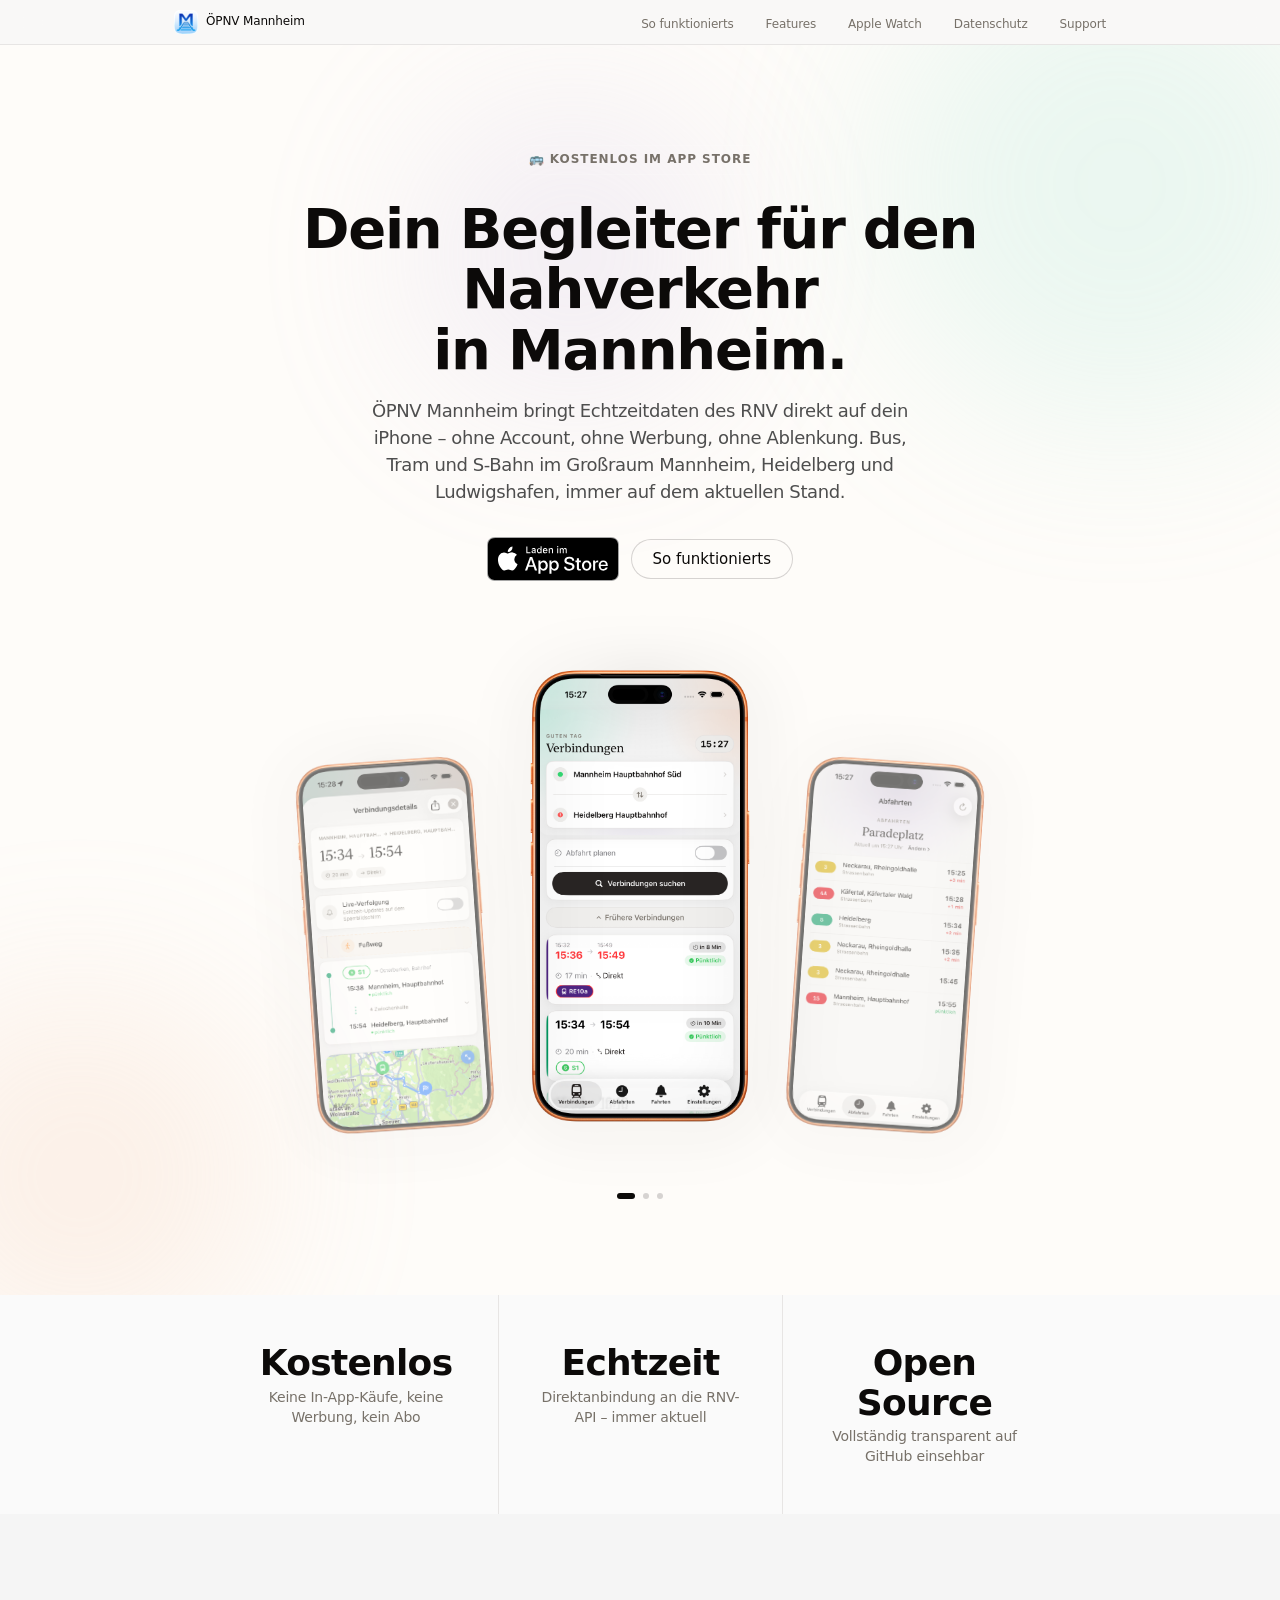
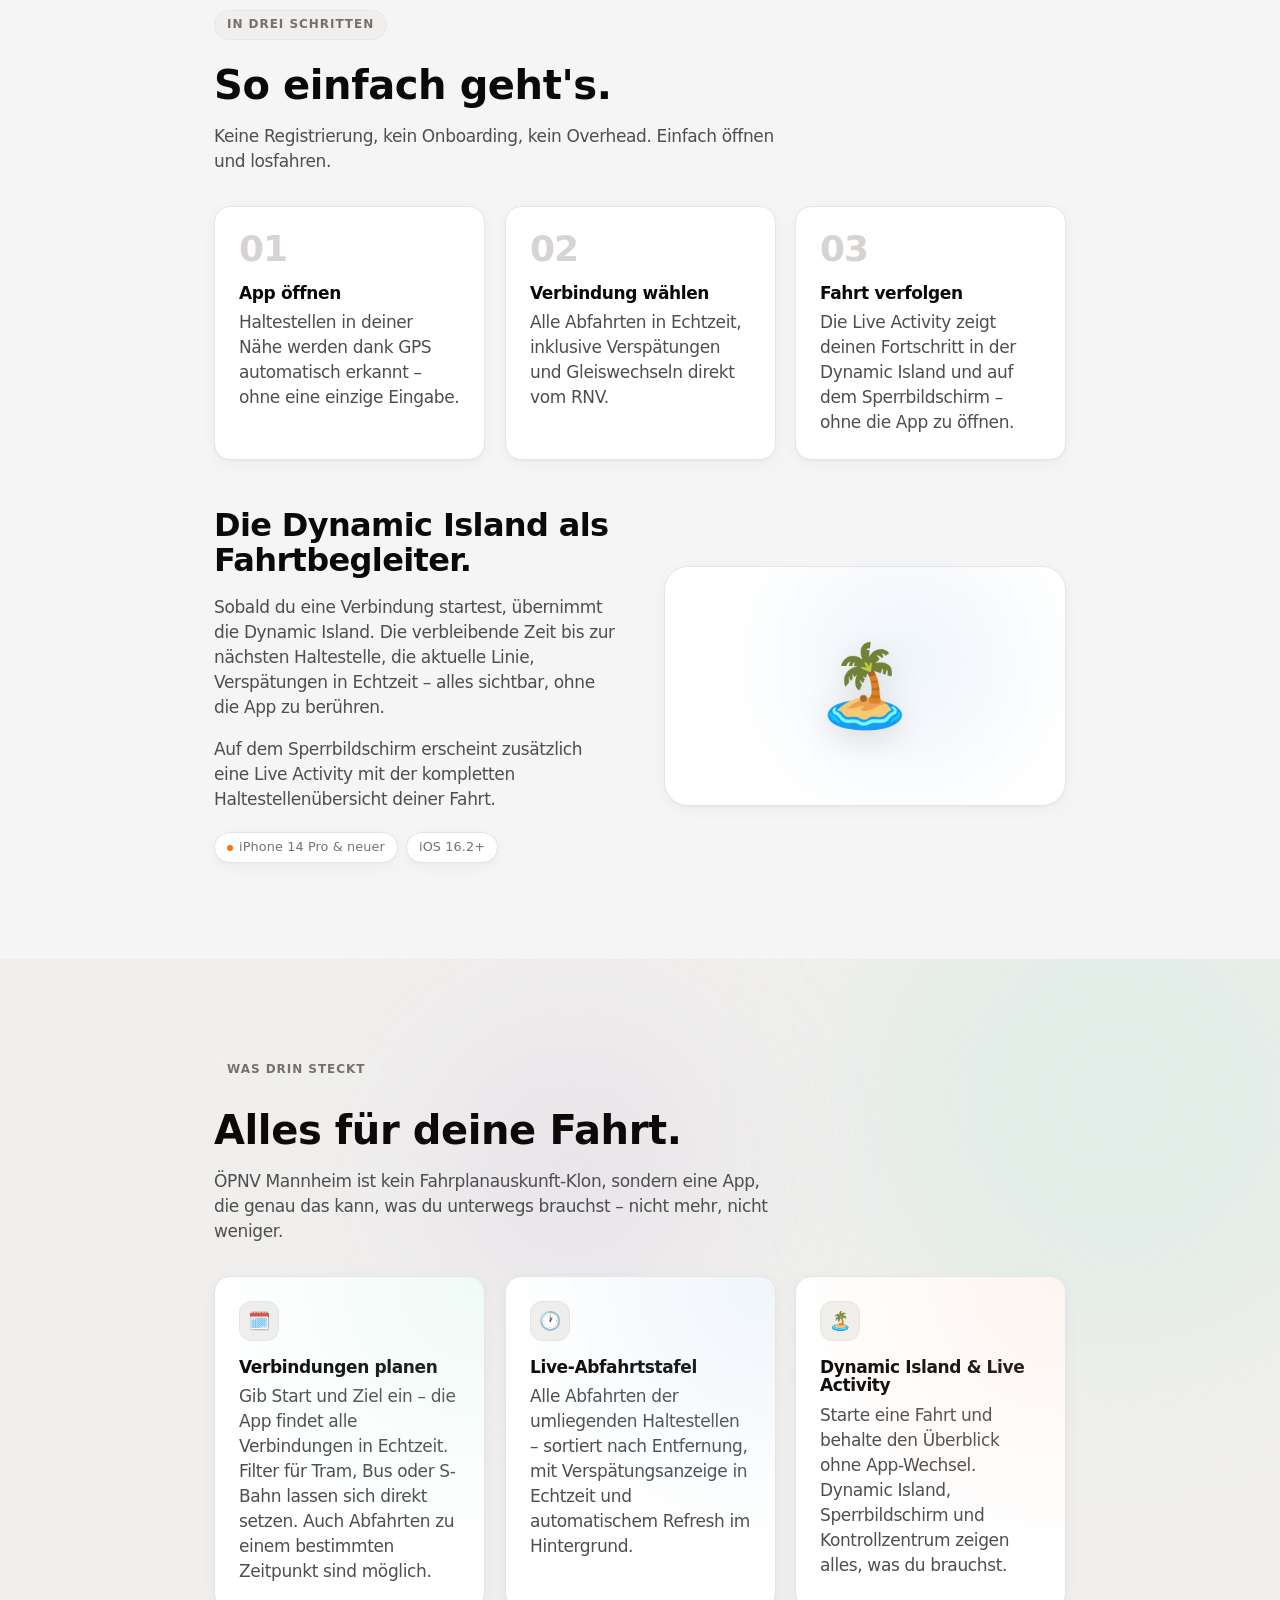
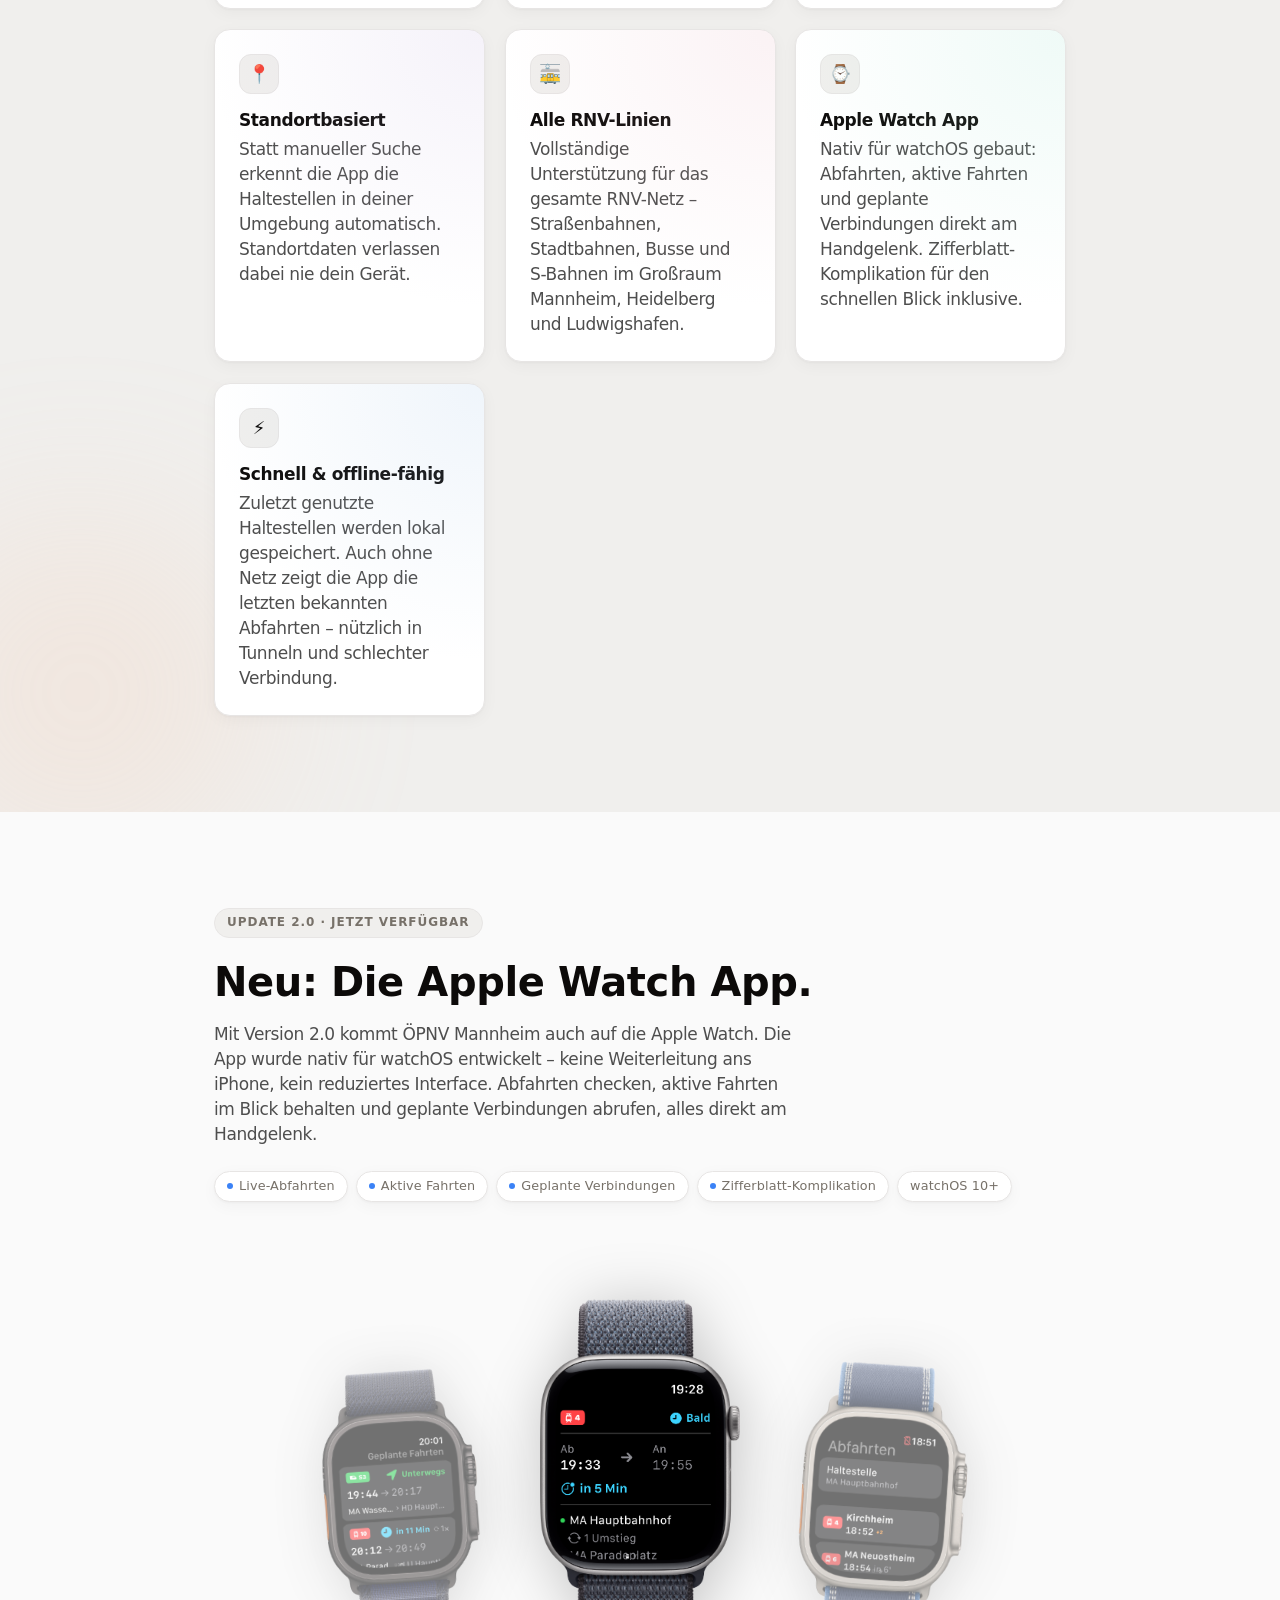
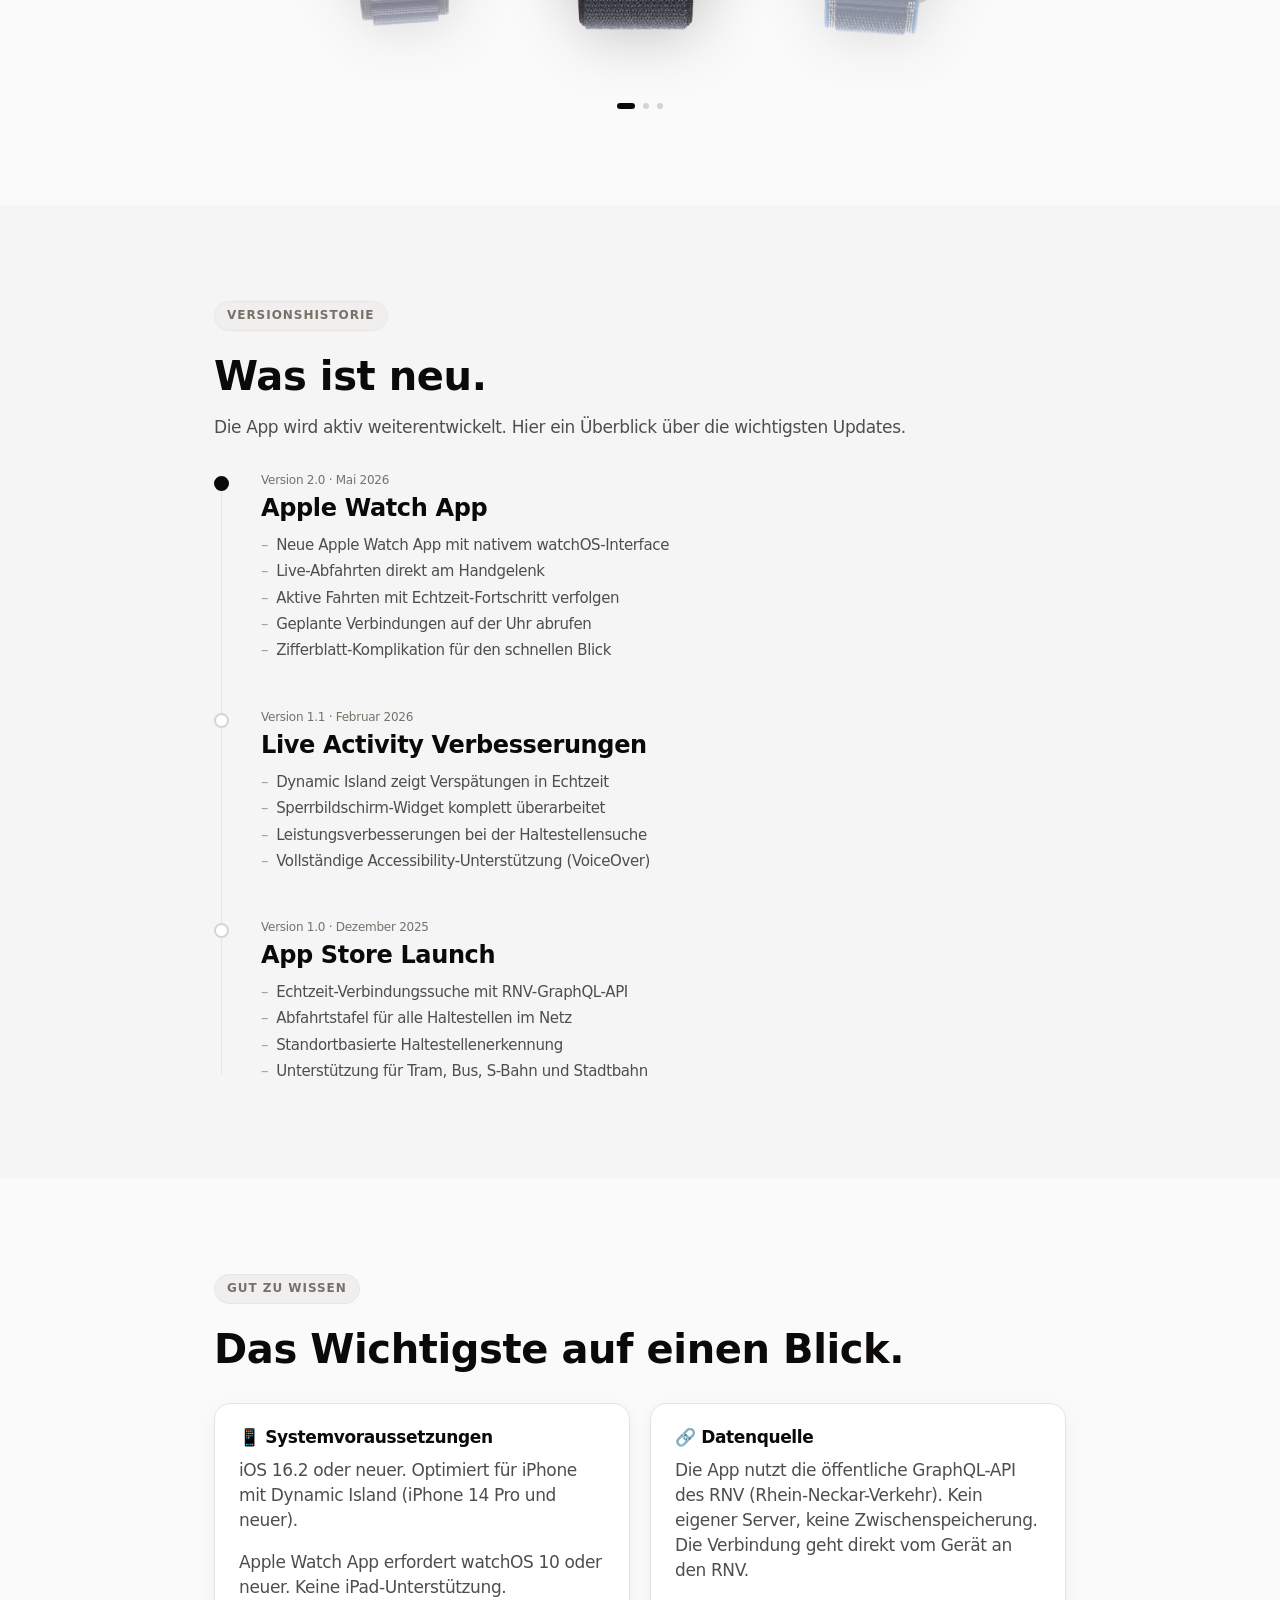
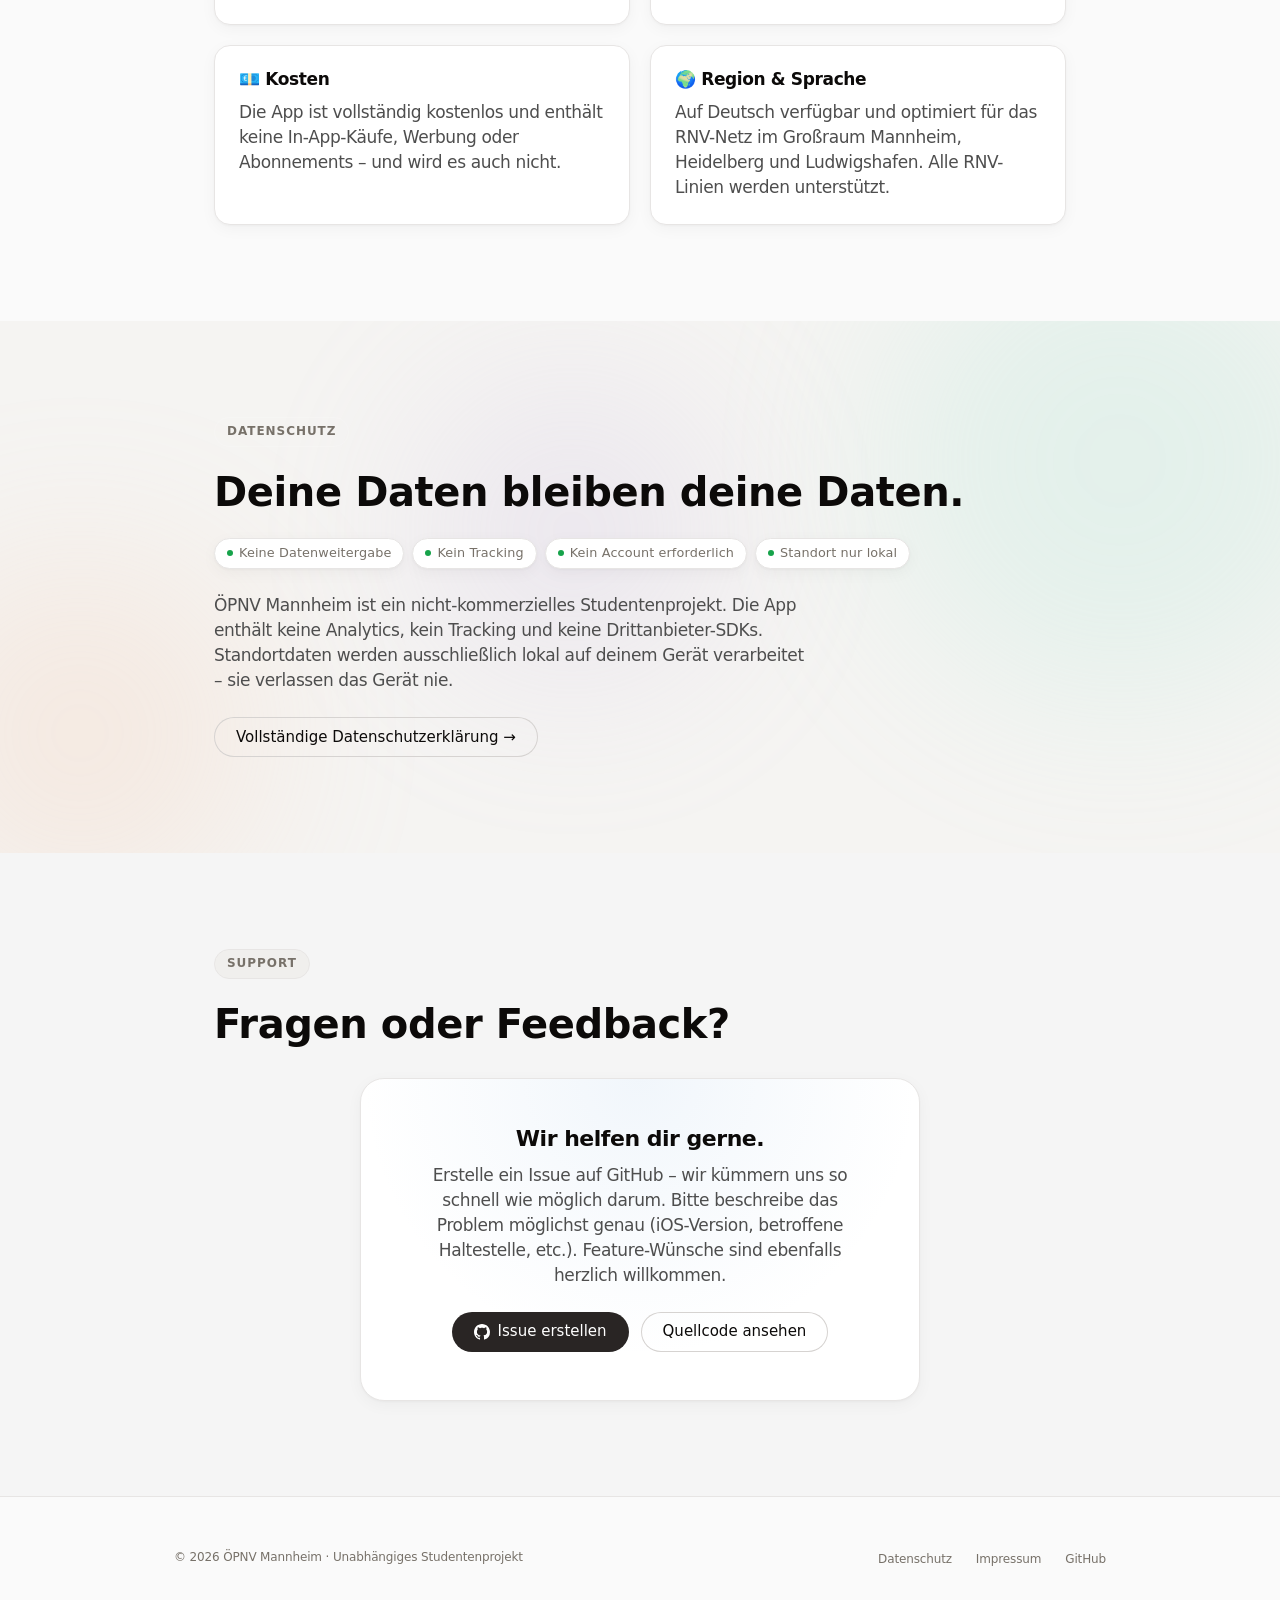
==== docs/index.html @ f4636a9d "Update index.html" ====
<!DOCTYPE html>
<html lang="de" class="no-js">
<head>
  <meta charset="UTF-8" />
  <meta name="viewport" content="width=device-width, initial-scale=1.0" />
  <title>ÖPNV Mannheim – Dein Nahverkehrsbegleiter</title>
  <meta name="description" content="Echtzeit-Verbindungen für Bus, Tram und S-Bahn in Mannheim und Umgebung – kostenlos, ohne Account, direkt auf deinem iPhone und der Apple Watch." />

  <link rel="canonical" href="https://i767513.github.io/RNV-Transport-App/" />
  <link rel="icon" type="image/png" href="favicon.png" />
  <link rel="apple-touch-icon" href="apple-touch-icon.png" />

  <!-- Open Graph -->
  <meta property="og:type"        content="website" />
  <meta property="og:title"       content="ÖPNV Mannheim – Dein Nahverkehrsbegleiter" />
  <meta property="og:description" content="Echtzeit-Verbindungen für Bus, Tram und S-Bahn in Mannheim – kostenlos im App Store." />
  <meta property="og:url"         content="https://i767513.github.io/RNV-Transport-App/" />
  <meta property="og:image"       content="https://i767513.github.io/RNV-Transport-App/screenshots/abfahrten.png" />
  <meta property="og:locale"      content="de_DE" />

  <!-- Twitter / X Card -->
  <meta name="twitter:card"        content="summary_large_image" />
  <meta name="twitter:title"       content="ÖPNV Mannheim" />
  <meta name="twitter:description" content="Echtzeit-Verbindungen für Bus, Tram und S-Bahn in Mannheim – kostenlos im App Store." />
  <meta name="twitter:image"       content="https://i767513.github.io/RNV-Transport-App/screenshots/abfahrten.png" />

  <!-- JSON-LD -->
  <script type="application/ld+json">
  {
    "@context": "https://schema.org",
    "@type": "MobileApplication",
    "name": "ÖPNV Mannheim",
    "description": "Echtzeit-Verbindungen für Bus, Tram und S-Bahn in Mannheim und Umgebung.",
    "applicationCategory": "TravelApplication",
    "operatingSystem": "iOS 16.2+",
    "offers": { "@type": "Offer", "price": "0", "priceCurrency": "EUR" },
    "url": "https://apps.apple.com/de/app/mannheim-transportation/id6761051893",
    "author": { "@type": "Person", "name": "Stefan Friedrich" }
  }
  </script>

  <link rel="stylesheet" href="style.css" />

  <noscript>
    <style>
      .carousel-slide { position: relative !important; opacity: 1 !important; transform: none !important; pointer-events: auto !important; display: block; }
      .carousel-slide + .carousel-slide { display: none; }
      .carousel-dots { display: none; }
      .anim { opacity: 1 !important; transform: none !important; }
      .hero-enter { opacity: 1 !important; transform: none !important; }
    </style>
  </noscript>
</head>
<body>

<!-- ── Navigation ─────────────────────────────────────────────── -->
<nav id="mainNav">
  <div class="nav-inner">
    <a class="nav-logo" href="#">
      <img src="favicon.png" alt="" width="30" height="30" />
      ÖPNV Mannheim
    </a>

    <ul class="nav-links">
      <li><a href="#wie">So funktionierts</a></li>
      <li><a href="#features">Features</a></li>
      <li><a href="#applewatch">Apple Watch</a></li>
      <li><a href="datenschutz.html">Datenschutz</a></li>
      <li><a href="#support">Support</a></li>
    </ul>

    <button class="nav-hamburger" id="navHamburger" aria-label="Menü öffnen" aria-expanded="false" aria-controls="navMobile">
      <span></span><span></span><span></span>
    </button>
  </div>
</nav>

<div class="nav-mobile" id="navMobile" role="dialog" aria-label="Navigation">
  <a href="#wie">So funktionierts</a>
  <a href="#features">Features</a>
  <a href="#applewatch">Apple Watch</a>
  <a href="#neuigkeiten">Neuigkeiten</a>
  <a href="datenschutz.html">Datenschutz</a>
  <a href="#support">Support</a>
  <a href="impressum.html">Impressum</a>
</div>

<!-- ── Hero ───────────────────────────────────────────────────── -->
<section id="hero" class="tile-dark">
  <div class="orb-field">
    <div class="orb orb-1"></div>
    <div class="orb orb-2"></div>
    <div class="orb orb-3"></div>
  </div>
  <div class="container hero-content">
    <span class="eyebrow hero-enter hero-enter-1">🚌 Kostenlos im App Store</span>
    <h1 class="hero-enter hero-enter-2">Dein Begleiter für den Nahverkehr in&nbsp;Mannheim.</h1>
    <p class="hero-sub hero-enter hero-enter-3">
      ÖPNV Mannheim bringt Echtzeitdaten des RNV direkt auf dein iPhone –
      ohne Account, ohne Werbung, ohne Ablenkung.
      Bus, Tram und S-Bahn im Großraum Mannheim, Heidelberg und Ludwigshafen,
      immer auf dem aktuellen Stand.
    </p>

    <div class="btn-group hero-enter hero-enter-4">
      <a href="https://apps.apple.com/de/app/mannheim-transportation/id6761051893"
         class="appstore-badge-link"
         target="_blank" rel="noopener"
         aria-label="ÖPNV Mannheim im App Store laden">
        <picture>
          <source srcset="appstore-badge-white.svg" media="(prefers-color-scheme: dark)" />
          <img src="appstore-badge-black.svg" alt="Laden im App Store" height="44" />
        </picture>
      </a>
      <a href="#wie" class="btn btn-outline">So funktionierts</a>
    </div>

    <!-- iPhone Carousel -->
    <div class="carousel hero-enter hero-enter-4" id="carousel" style="animation-delay:.65s">
      <div class="carousel-track" id="carouselTrack" tabindex="0" role="region" aria-label="App Screenshots" aria-live="polite">
        <div class="carousel-slide" data-index="0" role="img" aria-label="Verbindungen suchen">
          <div class="phone-mockup">
            <img src="screenshots/iPhone 17 Pro - Cosmic Orange - Portrait.png" class="phone-frame-img" alt="" draggable="false" />
            <img src="screenshots/verbindungen.png" class="phone-screenshot" alt="Verbindungen suchen" draggable="false" />
          </div>
        </div>
        <div class="carousel-slide" data-index="1" role="img" aria-label="Abfahrtstafel">
          <div class="phone-mockup">
            <img src="screenshots/iPhone 17 Pro - Cosmic Orange - Portrait.png" class="phone-frame-img" alt="" draggable="false" />
            <img src="screenshots/abfahrten.png" class="phone-screenshot" alt="Abfahrtstafel am Paradeplatz" draggable="false" />
          </div>
        </div>
        <div class="carousel-slide" data-index="2" role="img" aria-label="Verbindungsdetails">
          <div class="phone-mockup">
            <img src="screenshots/iPhone 17 Pro - Cosmic Orange - Portrait.png" class="phone-frame-img" alt="" draggable="false" />
            <img src="screenshots/details.png" class="phone-screenshot" alt="Verbindungsdetails mit Karte" draggable="false" />
          </div>
        </div>
      </div>
      <div class="carousel-dots" id="carouselDots" role="tablist" aria-label="Screenshots navigieren">
        <button class="dot" role="tab" aria-label="Screenshot 1" aria-selected="true"></button>
        <button class="dot" role="tab" aria-label="Screenshot 2" aria-selected="false"></button>
        <button class="dot" role="tab" aria-label="Screenshot 3" aria-selected="false"></button>
      </div>
    </div>
  </div>
</section>

<!-- ── Stats Band ──────────────────────────────────────────────── -->
<section id="stats" class="tile-parchment">
  <div class="container">
    <div class="stats-grid">
      <div class="stat-item anim">
        <span class="stat-value">Kostenlos</span>
        <span class="stat-label">Keine In-App-Käufe, keine Werbung, kein Abo</span>
      </div>
      <div class="stat-item anim anim-d1">
        <span class="stat-value">Echtzeit</span>
        <span class="stat-label">Direktanbindung an die RNV-API – immer aktuell</span>
      </div>
      <div class="stat-item anim anim-d2">
        <span class="stat-value">Open Source</span>
        <span class="stat-label">Vollständig transparent auf GitHub einsehbar</span>
      </div>
    </div>
  </div>
</section>

<!-- ── So funktioniert's ─────────────────────────────────────── -->
<section id="wie" class="tile-light">
  <div class="container">
    <span class="eyebrow anim">In drei Schritten</span>
    <h2 class="anim">So einfach geht's.</h2>
    <p class="anim" style="max-width:560px">
      Keine Registrierung, kein Onboarding, kein Overhead.
      Einfach öffnen und losfahren.
    </p>

    <div class="steps-grid">
      <div class="step-card anim anim-d1">
        <div class="step-number">01</div>
        <h3>App öffnen</h3>
        <p>Haltestellen in deiner Nähe werden dank GPS automatisch erkannt – ohne eine einzige Eingabe.</p>
      </div>
      <div class="step-card anim anim-d2">
        <div class="step-number">02</div>
        <h3>Verbindung wählen</h3>
        <p>Alle Abfahrten in Echtzeit, inklusive Verspätungen und Gleiswechseln direkt vom RNV.</p>
      </div>
      <div class="step-card anim anim-d3">
        <div class="step-number">03</div>
        <h3>Fahrt verfolgen</h3>
        <p>Die Live Activity zeigt deinen Fortschritt in der Dynamic Island und auf dem Sperrbildschirm – ohne die App zu öffnen.</p>
      </div>
    </div>

    <!-- Dynamic Island Highlight -->
    <div class="feature-highlight" style="margin-top: var(--sp-xxl)">
      <div class="highlight-text anim">
        <h3>Die Dynamic Island als Fahrtbegleiter.</h3>
        <p>
          Sobald du eine Verbindung startest, übernimmt die Dynamic Island.
          Die verbleibende Zeit bis zur nächsten Haltestelle, die aktuelle Linie,
          Verspätungen in Echtzeit – alles sichtbar, ohne die App zu berühren.
        </p>
        <p>
          Auf dem Sperrbildschirm erscheint zusätzlich eine Live Activity mit
          der kompletten Haltestellenübersicht deiner Fahrt.
        </p>
        <div class="badge-group" style="margin-top: var(--sp-base)">
          <span class="badge"><span class="dot" style="background:#f97316"></span> iPhone 14 Pro & neuer</span>
          <span class="badge">iOS 16.2+</span>
        </div>
      </div>
      <div class="highlight-visual anim anim-d2">
        <span class="big-emoji">🏝️</span>
      </div>
    </div>
  </div>
</section>

<!-- ── Features ─────────────────────────────────────────────────── -->
<section id="features" class="tile-dark-2">
  <div class="orb-field">
    <div class="orb orb-1"></div>
    <div class="orb orb-2"></div>
    <div class="orb orb-3"></div>
  </div>
  <div class="container">
    <span class="eyebrow anim">Was drin steckt</span>
    <h2 class="anim">Alles für deine Fahrt.</h2>
    <p class="anim" style="max-width:560px">
      ÖPNV Mannheim ist kein Fahrplanauskunft-Klon, sondern eine App,
      die genau das kann, was du unterwegs brauchst – nicht mehr, nicht weniger.
    </p>
    <div class="features-grid">

      <div class="feature-card anim anim-d1">
        <div class="feature-icon">🗓️</div>
        <h3>Verbindungen planen</h3>
        <p>Gib Start und Ziel ein – die App findet alle Verbindungen in Echtzeit. Filter für Tram, Bus oder S-Bahn lassen sich direkt setzen. Auch Abfahrten zu einem bestimmten Zeitpunkt sind möglich.</p>
      </div>

      <div class="feature-card anim anim-d2">
        <div class="feature-icon">🕐</div>
        <h3>Live-Abfahrtstafel</h3>
        <p>Alle Abfahrten der umliegenden Haltestellen – sortiert nach Entfernung, mit Verspätungsanzeige in Echtzeit und automatischem Refresh im Hintergrund.</p>
      </div>

      <div class="feature-card anim anim-d3">
        <div class="feature-icon">🏝️</div>
        <h3>Dynamic Island & Live Activity</h3>
        <p>Starte eine Fahrt und behalte den Überblick ohne App-Wechsel. Dynamic Island, Sperrbildschirm und Kontrollzentrum zeigen alles, was du brauchst.</p>
      </div>

      <div class="feature-card anim anim-d4">
        <div class="feature-icon">📍</div>
        <h3>Standortbasiert</h3>
        <p>Statt manueller Suche erkennt die App die Haltestellen in deiner Umgebung automatisch. Standortdaten verlassen dabei nie dein Gerät.</p>
      </div>

      <div class="feature-card anim anim-d5">
        <div class="feature-icon">🚋</div>
        <h3>Alle RNV-Linien</h3>
        <p>Vollständige Unterstützung für das gesamte RNV-Netz – Straßenbahnen, Stadtbahnen, Busse und S-Bahnen im Großraum Mannheim, Heidelberg und Ludwigshafen.</p>
      </div>

      <div class="feature-card anim anim-d6">
        <div class="feature-icon">⌚</div>
        <h3>Apple Watch App</h3>
        <p>Nativ für watchOS gebaut: Abfahrten, aktive Fahrten und geplante Verbindungen direkt am Handgelenk. Zifferblatt-Komplikation für den schnellen Blick inklusive.</p>
      </div>

      <div class="feature-card anim anim-d7">
        <div class="feature-icon">⚡</div>
        <h3>Schnell & offline-fähig</h3>
        <p>Zuletzt genutzte Haltestellen werden lokal gespeichert. Auch ohne Netz zeigt die App die letzten bekannten Abfahrten – nützlich in Tunneln und schlechter Verbindung.</p>
      </div>

    </div>
  </div>
</section>

<!-- ── Apple Watch ─────────────────────────────────────────────── -->
<section id="applewatch" class="tile-parchment">
  <div class="container">
    <span class="eyebrow anim">Update 2.0 · Jetzt verfügbar</span>
    <h2 class="anim">Neu: Die Apple Watch&nbsp;App.</h2>
    <p class="anim" style="max-width:580px">
      Mit Version 2.0 kommt ÖPNV Mannheim auch auf die Apple Watch.
      Die App wurde nativ für watchOS entwickelt – keine Weiterleitung ans iPhone,
      kein reduziertes Interface. Abfahrten checken, aktive Fahrten im Blick behalten
      und geplante Verbindungen abrufen, alles direkt am Handgelenk.
    </p>

    <div class="badge-group anim">
      <span class="badge"><span class="dot" style="background:#3b82f6"></span> Live-Abfahrten</span>
      <span class="badge"><span class="dot" style="background:#3b82f6"></span> Aktive Fahrten</span>
      <span class="badge"><span class="dot" style="background:#3b82f6"></span> Geplante Verbindungen</span>
      <span class="badge"><span class="dot" style="background:#3b82f6"></span> Zifferblatt-Komplikation</span>
      <span class="badge">watchOS 10+</span>
    </div>

    <!-- Watch Carousel -->
    <div class="carousel carousel--watch anim" id="watchCarousel">
      <div class="carousel-track" id="watchCarouselTrack" tabindex="0" role="region" aria-label="Apple Watch Screenshots" aria-live="polite">
        <div class="carousel-slide" data-index="0">
          <img src="screenshots/Apple watch S11.png" class="watch-img" alt="Aktive Fahrt auf Apple Watch Series 11" draggable="false" />
        </div>
        <div class="carousel-slide" data-index="1">
          <img src="screenshots/Ultra 3 Natural Blue.png" class="watch-img" alt="Abfahrten auf Apple Watch Ultra 3" draggable="false" />
        </div>
        <div class="carousel-slide" data-index="2">
          <img src="screenshots/Ultra 3 .png" class="watch-img" alt="Geplante Fahrten auf Apple Watch Ultra 3" draggable="false" />
        </div>
      </div>
      <div class="carousel-dots" id="watchCarouselDots" role="tablist" aria-label="Watch Screenshots navigieren">
        <button class="dot" role="tab" aria-label="Watch Screenshot 1" aria-selected="true"></button>
        <button class="dot" role="tab" aria-label="Watch Screenshot 2" aria-selected="false"></button>
        <button class="dot" role="tab" aria-label="Watch Screenshot 3" aria-selected="false"></button>
      </div>
    </div>
  </div>
</section>

<!-- ── Neuigkeiten / Changelog ───────────────────────────────────── -->
<section id="neuigkeiten" class="tile-light">
  <div class="container">
    <span class="eyebrow anim">Versionshistorie</span>
    <h2 class="anim">Was ist neu.</h2>
    <p class="anim">Die App wird aktiv weiterentwickelt. Hier ein Überblick über die wichtigsten Updates.</p>

    <div class="timeline">

      <div class="timeline-item anim">
        <div class="timeline-dot is-latest"></div>
        <div class="timeline-body">
          <p class="timeline-version">Version 2.0 · Mai 2026</p>
          <p class="timeline-title">Apple Watch App</p>
          <ul class="timeline-list">
            <li>Neue Apple Watch App mit nativem watchOS-Interface</li>
            <li>Live-Abfahrten direkt am Handgelenk</li>
            <li>Aktive Fahrten mit Echtzeit-Fortschritt verfolgen</li>
            <li>Geplante Verbindungen auf der Uhr abrufen</li>
            <li>Zifferblatt-Komplikation für den schnellen Blick</li>
          </ul>
        </div>
      </div>

      <div class="timeline-item anim">
        <div class="timeline-dot"></div>
        <div class="timeline-body">
          <p class="timeline-version">Version 1.1 · Februar 2026</p>
          <p class="timeline-title">Live Activity Verbesserungen</p>
          <ul class="timeline-list">
            <li>Dynamic Island zeigt Verspätungen in Echtzeit</li>
            <li>Sperrbildschirm-Widget komplett überarbeitet</li>
            <li>Leistungsverbesserungen bei der Haltestellensuche</li>
            <li>Vollständige Accessibility-Unterstützung (VoiceOver)</li>
          </ul>
        </div>
      </div>

      <div class="timeline-item anim">
        <div class="timeline-dot"></div>
        <div class="timeline-body">
          <p class="timeline-version">Version 1.0 · Dezember 2025</p>
          <p class="timeline-title">App Store Launch</p>
          <ul class="timeline-list">
            <li>Echtzeit-Verbindungssuche mit RNV-GraphQL-API</li>
            <li>Abfahrtstafel für alle Haltestellen im Netz</li>
            <li>Standortbasierte Haltestellenerkennung</li>
            <li>Unterstützung für Tram, Bus, S-Bahn und Stadtbahn</li>
          </ul>
        </div>
      </div>

    </div>
  </div>
</section>

<!-- ── Info ──────────────────────────────────────────────────────── -->
<section id="info" class="tile-parchment">
  <div class="container">
    <span class="eyebrow anim">Gut zu wissen</span>
    <h2 class="anim">Das Wichtigste auf einen Blick.</h2>
    <div class="info-grid">
      <div class="info-card anim anim-d1">
        <h3>📱 Systemvoraussetzungen</h3>
        <p>iOS 16.2 oder neuer. Optimiert für iPhone mit Dynamic Island (iPhone 14 Pro und neuer).</p>
        <p>Apple Watch App erfordert watchOS 10 oder neuer. Keine iPad-Unterstützung.</p>
      </div>
      <div class="info-card anim anim-d2">
        <h3>🔗 Datenquelle</h3>
        <p>Die App nutzt die öffentliche GraphQL-API des RNV (Rhein-Neckar-Verkehr). Kein eigener Server, keine Zwischenspeicherung. Die Verbindung geht direkt vom Gerät an den RNV.</p>
      </div>
      <div class="info-card anim anim-d3">
        <h3>💶 Kosten</h3>
        <p>Die App ist vollständig kostenlos und enthält keine In-App-Käufe, Werbung oder Abonnements – und wird es auch nicht.</p>
      </div>
      <div class="info-card anim anim-d4">
        <h3>🌍 Region & Sprache</h3>
        <p>Auf Deutsch verfügbar und optimiert für das RNV-Netz im Großraum Mannheim, Heidelberg und Ludwigshafen. Alle RNV-Linien werden unterstützt.</p>
      </div>
    </div>
  </div>
</section>

<!-- ── Datenschutz ───────────────────────────────────────────────── -->
<section id="datenschutz" class="tile-dark-3">
  <div class="orb-field">
    <div class="orb orb-1"></div>
    <div class="orb orb-2"></div>
    <div class="orb orb-3"></div>
  </div>
  <div class="container">
    <span class="eyebrow anim">Datenschutz</span>
    <h2 class="anim">Deine Daten bleiben deine Daten.</h2>
    <div class="badge-group anim">
      <span class="badge"><span class="dot"></span> Keine Datenweitergabe</span>
      <span class="badge"><span class="dot"></span> Kein Tracking</span>
      <span class="badge"><span class="dot"></span> Kein Account erforderlich</span>
      <span class="badge"><span class="dot"></span> Standort nur lokal</span>
    </div>
    <p class="anim" style="margin-top: 1.5rem; max-width: 600px;">
      ÖPNV Mannheim ist ein nicht-kommerzielles Studentenprojekt.
      Die App enthält keine Analytics, kein Tracking und keine Drittanbieter-SDKs.
      Standortdaten werden ausschließlich lokal auf deinem Gerät verarbeitet –
      sie verlassen das Gerät nie.
    </p>
    <div class="btn-group anim" style="margin-top: 1.5rem">
      <a href="datenschutz.html" class="btn btn-outline">Vollständige Datenschutzerklärung →</a>
    </div>
  </div>
</section>

<!-- ── Support ───────────────────────────────────────────────────── -->
<section id="support" class="tile-light">
  <div class="container">
    <span class="eyebrow anim">Support</span>
    <h2 class="anim">Fragen oder Feedback?</h2>
    <div class="support-box anim">
      <h3>Wir helfen dir gerne.</h3>
      <p>
        Erstelle ein Issue auf GitHub – wir kümmern uns so schnell wie möglich darum.
        Bitte beschreibe das Problem möglichst genau (iOS-Version, betroffene Haltestelle, etc.).
        Feature-Wünsche sind ebenfalls herzlich willkommen.
      </p>
      <div class="btn-group" style="justify-content: center">
        <a href="https://github.com/I767513/RNV-Transport-App/issues/new"
           class="btn btn-primary"
           target="_blank" rel="noopener">
          <svg width="16" height="16" viewBox="0 0 24 24" fill="currentColor" aria-hidden="true">
            <path d="M12 0C5.37 0 0 5.37 0 12c0 5.31 3.435 9.795 8.205 11.385.6.105.825-.255.825-.57 0-.285-.015-1.23-.015-2.235-3.015.555-3.795-.735-4.035-1.41-.135-.345-.72-1.41-1.23-1.695-.42-.225-1.02-.78-.015-.795.945-.015 1.62.87 1.845 1.23 1.08 1.815 2.805 1.305 3.495.99.105-.78.42-1.305.765-1.605-2.67-.3-5.46-1.335-5.46-5.925 0-1.305.465-2.385 1.23-3.225-.12-.3-.54-1.53.12-3.18 0 0 1.005-.315 3.3 1.23.96-.27 1.98-.405 3-.405s2.04.135 3 .405c2.295-1.56 3.3-1.23 3.3-1.23.66 1.65.24 2.88.12 3.18.765.84 1.23 1.905 1.23 3.225 0 4.605-2.805 5.625-5.475 5.925.435.375.81 1.095.81 2.22 0 1.605-.015 2.895-.015 3.3 0 .315.225.69.825.57A12.02 12.02 0 0 0 24 12c0-6.63-5.37-12-12-12z"/>
          </svg>
          Issue erstellen
        </a>
        <a href="https://github.com/friedrichstefan/RNV-Transport-App" class="btn btn-outline" target="_blank" rel="noopener">
          Quellcode ansehen
        </a>
      </div>
    </div>
  </div>
</section>

<!-- ── Footer ────────────────────────────────────────────────────── -->
<footer class="tile-parchment">
  <div class="footer-inner">
    <span>© 2026 ÖPNV Mannheim · Unabhängiges Studentenprojekt</span>
    <ul>
      <li><a href="datenschutz.html">Datenschutz</a></li>
      <li><a href="impressum.html">Impressum</a></li>
      <li><a href="https://github.com/friedrichstefan/RNV-Transport-App" target="_blank" rel="noopener">GitHub</a></li>
    </ul>
  </div>
</footer>


<script>
/* ── Bootstrap ──────────────────────────────────────── */
document.documentElement.classList.remove('no-js');

/* ── Nav: Hamburger ─────────────────────────────────── */
(function () {
  var hamburger = document.getElementById('navHamburger');
  var menu      = document.getElementById('navMobile');

  function close() {
    menu.classList.remove('is-open');
    hamburger.classList.remove('is-open');
    hamburger.setAttribute('aria-expanded', 'false');
    document.body.style.overflow = '';
  }

  hamburger.addEventListener('click', function () {
    var open = menu.classList.toggle('is-open');
    hamburger.classList.toggle('is-open', open);
    hamburger.setAttribute('aria-expanded', String(open));
    document.body.style.overflow = open ? 'hidden' : '';
  });

  menu.querySelectorAll('a').forEach(function (a) { a.addEventListener('click', close); });
  document.addEventListener('keydown', function (e) { if (e.key === 'Escape') close(); });
})();

/* ── Nav: Scroll shadow ─────────────────────────────── */
(function () {
  var nav = document.getElementById('mainNav');
  window.addEventListener('scroll', function () {
    nav.classList.toggle('scrolled', window.scrollY > 40);
  }, { passive: true });
})();

/* ── Scroll Animations (Intersection Observer) ──────── */
(function () {
  if (!window.IntersectionObserver) {
    document.querySelectorAll('.anim').forEach(function (el) {
      el.classList.add('visible');
    });
    return;
  }

  var observer = new IntersectionObserver(function (entries) {
    entries.forEach(function (entry) {
      if (entry.isIntersecting) {
        entry.target.classList.add('visible');
        observer.unobserve(entry.target);
      }
    });
  }, { threshold: 0.12, rootMargin: '0px 0px -48px 0px' });

  document.querySelectorAll('.anim').forEach(function (el) {
    observer.observe(el);
  });
})();

/* ── Shared Carousel Factory ────────────────────────── */
function initCarousel(trackId, dotsId) {
  var track   = document.getElementById(trackId);
  var slides  = Array.from(track.querySelectorAll('.carousel-slide'));
  var dots    = Array.from(document.querySelectorAll('#' + dotsId + ' .dot'));
  var total   = slides.length;
  var current = 0;
  var timer;
  var paused  = false;

  function goTo(i) {
    var prev = (i - 1 + total) % total;
    var next = (i + 1) % total;
    slides.forEach(function (s, j) {
      s.classList.remove('is-active', 'is-prev', 'is-next');
      if (j === i)    s.classList.add('is-active');
      else if (j === prev) s.classList.add('is-prev');
      else if (j === next) s.classList.add('is-next');
    });
    dots.forEach(function (d, j) {
      d.classList.toggle('active', j === i);
      d.setAttribute('aria-selected', String(j === i));
    });
    current = i;
  }

  function tick() { goTo((current + 1) % total); }

  function startTimer() {
    clearInterval(timer);
    if (!paused) timer = setInterval(tick, 6000);
  }

  dots.forEach(function (d, i) {
    d.addEventListener('click', function () { goTo(i); startTimer(); });
  });

  track.addEventListener('mouseenter', function () { paused = true;  clearInterval(timer); });
  track.addEventListener('mouseleave', function () { paused = false; startTimer(); });

  track.addEventListener('keydown', function (e) {
    if (e.key === 'ArrowLeft')  { goTo((current - 1 + total) % total); startTimer(); }
    if (e.key === 'ArrowRight') { goTo((current + 1) % total); startTimer(); }
  });

  /* Touch */
  var sx = 0, sy = 0, drag = false;
  track.addEventListener('touchstart', function (e) {
    sx = e.touches[0].clientX; sy = e.touches[0].clientY; drag = true;
  }, { passive: true });
  track.addEventListener('touchmove', function (e) {
    if (!drag) return;
    if (Math.abs(e.touches[0].clientX - sx) > Math.abs(e.touches[0].clientY - sy)) e.preventDefault();
  }, { passive: false });
  track.addEventListener('touchend', function (e) {
    if (!drag) return; drag = false;
    var dx = e.changedTouches[0].clientX - sx;
    if (Math.abs(dx) > 40) { goTo(dx < 0 ? (current + 1) % total : (current - 1 + total) % total); startTimer(); }
  });

  /* Mouse drag */
  var mx = 0, md = false;
  track.addEventListener('mousedown',  function (e) { mx = e.clientX; md = true; });
  track.addEventListener('mouseup',    function (e) {
    if (!md) return; md = false;
    var dx = e.clientX - mx;
    if (Math.abs(dx) > 40) { goTo(dx < 0 ? (current + 1) % total : (current - 1 + total) % total); startTimer(); }
  });
  track.addEventListener('mouseleave', function () { md = false; });

  goTo(0);
  startTimer();
}

initCarousel('carouselTrack', 'carouselDots');
initCarousel('watchCarouselTrack', 'watchCarouselDots');
</script>
</body>
</html>
---- docs/style.css ----
/* ── Design Tokens – Blend (Apple structure × ElevenLabs soul) ─ */
:root {
  /* CTAs – ElevenLabs warm ink pill (not Apple blue) */
  --c-primary:        #292524;
  --c-primary-active: #0c0a09;
  --c-on-primary:     #ffffff;

  /* Text – ElevenLabs warm ink scale */
  --c-ink:       #0c0a09;
  --c-body:      #4e4e4e;
  --c-muted:     #777169;
  --c-muted-soft:#a8a29e;

  /* Canvas – ElevenLabs off-white (warmer than Apple white) */
  --c-canvas:          #f5f5f5;
  --c-canvas-soft:     #fafafa;
  --c-surface:         #ffffff;
  --c-surface-strong:  #f0efed;

  /* Dark tiles – ElevenLabs warm dark (not Apple cool gray) */
  --c-tile-dark:   #0c0a09;
  --c-tile-dark-2: #1c1917;
  --c-tile-dark-3: #110f0e;

  /* Hairlines – ElevenLabs warm */
  --c-hairline:        #e7e5e4;
  --c-hairline-solid:  #d6d3d1;
  --c-hairline-soft:   #f0efed;

  /* Gradient orbs – ElevenLabs atmospheric palette */
  --c-grad-mint:    #a7e5d3;
  --c-grad-peach:   #f4c5a8;
  --c-grad-lavender:#c8b8e0;
  --c-grad-sky:     #a8c8e8;
  --c-grad-rose:    #e8b8c4;

  /* Semantic */
  --c-success: #16a34a;
  --c-error:   #dc2626;

  /* Typography – Apple SF Pro system stack (unchanged) */
  --font-display: 'SF Pro Display', system-ui, -apple-system, BlinkMacSystemFont, 'Inter', sans-serif;
  --font-body:    'SF Pro Text',    system-ui, -apple-system, BlinkMacSystemFont, 'Inter', sans-serif;

  /* Spacing */
  --sp-xxs:     4px;
  --sp-xs:      8px;
  --sp-sm:      12px;
  --sp-base:    20px;
  --sp-md:      17px;
  --sp-lg:      24px;
  --sp-xl:      32px;
  --sp-xxl:     48px;
  --sp-section: 96px;

  /* Radius – ElevenLabs rounder scale */
  --r-xs:   4px;
  --r-sm:   6px;
  --r-md:   8px;
  --r-lg:   12px;
  --r-xl:   16px;
  --r-xxl:  24px;
  --r-pill: 9999px;

  /* Shadows – ElevenLabs soft editorial */
  --shadow-card:       0 1px 3px rgba(0,0,0,.04), 0 4px 16px rgba(0,0,0,.04);
  --shadow-card-hover: 0 2px 8px rgba(0,0,0,.06), 0 8px 32px rgba(0,0,0,.08);
  --shadow-product:    drop-shadow(rgba(0,0,0,.22) 3px 5px 30px);

  /* Orb opacity */
  --orb-opacity: .32;
}

/* ── Tile overrides – hell im Light Mode, dunkel im Dark Mode ── */
.tile-dark   { background: #fefcf9; --orb-opacity: .22; }
.tile-dark-2 { background: #f0efed; --orb-opacity: .20; }
.tile-dark-3 { background: #f5f4f2; --orb-opacity: .22; }

.tile-parchment { background: var(--c-canvas-soft); }

/* ── Reset & Base ─────────────────────────────────────────────── */
*, *::before, *::after { box-sizing: border-box; margin: 0; padding: 0; }
html { scroll-behavior: smooth; }

body {
  font-family: var(--font-body);
  font-size: 17px;
  line-height: 1.47;
  letter-spacing: -0.022em;
  background: var(--c-canvas);
  color: var(--c-ink);
  -webkit-font-smoothing: antialiased;
  -moz-osx-font-smoothing: grayscale;
}

/* ── Typography – Apple metrics, untouched ───────────────────── */
h1, h2, h3 {
  font-family: var(--font-display);
  font-weight: 600;
  color: var(--c-ink);
  line-height: 1.08;
}

h1 { font-size: clamp(2.1rem, 5.5vw, 3.5rem); letter-spacing: -0.022em; }
h2 { font-size: clamp(1.7rem, 4vw, 2.5rem);   letter-spacing: -0.01em;  margin-bottom: var(--sp-md); }
h3 { font-size: 1.0625rem; font-weight: 600; letter-spacing: -0.022em; font-family: var(--font-body); margin-bottom: var(--sp-xs); }

p {
  font-family: var(--font-body);
  font-size: 17px;
  color: var(--c-body);
  line-height: 1.47;
  letter-spacing: -0.022em;
  margin-bottom: 1em;
}
p:last-child { margin-bottom: 0; }

a { color: var(--c-ink); text-decoration: underline; text-underline-offset: 3px; }
a:hover { opacity: .7; text-decoration: none; }

/* ── Layout ─────────────────────────────────────────────────── */
.container         { max-width: 900px; margin: 0 auto; padding: 0 var(--sp-lg); }
.container--narrow { max-width: 720px; margin: 0 auto; padding: 0 var(--sp-lg); }

section { padding: var(--sp-section) 0; position: relative; overflow: hidden; }
section + section { border-top: none; }

/* ── Eyebrow / Label – ElevenLabs pill style ─────────────────── */
.eyebrow {
  display: inline-flex;
  align-items: center;
  gap: var(--sp-xs);
  font-family: var(--font-body);
  font-size: .75rem;
  font-weight: 600;
  letter-spacing: .08em;
  text-transform: uppercase;
  color: var(--c-muted);
  background: var(--c-surface-strong);
  border: 1px solid var(--c-hairline);
  border-radius: var(--r-pill);
  padding: 5px 12px;
  margin-bottom: var(--sp-lg);
  text-decoration: none;
}

.tile-dark .eyebrow,
.tile-dark-2 .eyebrow,
.tile-dark-3 .eyebrow {
  background: rgba(255,255,255,.06);
  border-color: rgba(255,255,255,.12);
}

/* ── Gradient Orbs – ElevenLabs atmospheric ──────────────────── */
.orb-field {
  position: absolute;
  inset: 0;
  pointer-events: none;
  z-index: 0;
  overflow: hidden;
}

.orb {
  position: absolute;
  border-radius: 50%;
  filter: blur(88px);
  opacity: var(--orb-opacity);
}

.orb-1 { width: 480px; height: 480px; background: var(--c-grad-mint);     top: -100px; right: -80px; }
.orb-2 { width: 360px; height: 360px; background: var(--c-grad-peach);    bottom: -60px; left: -100px; }
.orb-3 { width: 300px; height: 300px; background: var(--c-grad-lavender); top: 60px; left: 33%; }

@keyframes orbFloat {
  0%, 100% { transform: translateY(0px) scale(1); }
  50%       { transform: translateY(-22px) scale(1.04); }
}
.orb-1 { animation: orbFloat 14s ease-in-out infinite; }
.orb-2 { animation: orbFloat 18s ease-in-out infinite 2.5s; }
.orb-3 { animation: orbFloat 16s ease-in-out infinite 5s; }

/* ── Navigation ─────────────────────────────────────────────── */
nav {
  position: sticky;
  top: 0;
  z-index: 200;
  background: rgba(250, 249, 248, 0.90);
  backdrop-filter: saturate(180%) blur(20px);
  -webkit-backdrop-filter: saturate(180%) blur(20px);
  border-bottom: 1px solid var(--c-hairline);
  transition: background .3s, border-color .3s;
}

nav.scrolled { background: rgba(250, 249, 248, 0.96); }

.nav-inner {
  display: flex;
  align-items: center;
  justify-content: space-between;
  height: 44px;
  max-width: 980px;
  margin: 0 auto;
  padding: 0 var(--sp-lg);
}

.nav-logo {
  display: flex;
  align-items: center;
  gap: var(--sp-xs);
  text-decoration: none;
  font-size: 12px;
  font-weight: 400;
  letter-spacing: -0.012em;
  color: var(--c-ink);
}

.nav-logo:hover { opacity: 1; text-decoration: none; }
.nav-logo img { width: 24px; height: 24px; border-radius: 6px; }

.nav-links { display: flex; align-items: center; gap: var(--sp-xl); list-style: none; }

.nav-links a {
  font-size: 12px;
  font-weight: 400;
  letter-spacing: -0.012em;
  text-decoration: none;
  color: var(--c-muted);
  transition: color .15s;
}
.nav-links a:hover { color: var(--c-ink); opacity: 1; text-decoration: none; }

/* Hamburger */
.nav-hamburger {
  display: none;
  flex-direction: column;
  justify-content: center;
  align-items: center;
  gap: 4px;
  width: 36px;
  height: 36px;
  background: none;
  border: none;
  cursor: pointer;
  padding: 0;
}

.nav-hamburger span {
  display: block;
  width: 18px;
  height: 1px;
  background: var(--c-ink);
  border-radius: 1px;
  transition: transform .22s ease, opacity .22s ease;
  transform-origin: center;
}

.nav-hamburger.is-open span:nth-child(1) { transform: translateY(5px) rotate(45deg); }
.nav-hamburger.is-open span:nth-child(2) { opacity: 0; transform: scaleX(0); }
.nav-hamburger.is-open span:nth-child(3) { transform: translateY(-5px) rotate(-45deg); }

.nav-mobile {
  display: none;
  position: fixed;
  inset: 44px 0 0 0;
  background: rgba(250, 249, 248, .97);
  backdrop-filter: blur(24px);
  -webkit-backdrop-filter: blur(24px);
  z-index: 190;
  flex-direction: column;
  padding: var(--sp-xl) var(--sp-lg);
  border-top: 1px solid var(--c-hairline);
}

.nav-mobile.is-open { display: flex; }

.nav-mobile a {
  display: block;
  font-family: var(--font-display);
  font-size: 1.5rem;
  font-weight: 600;
  color: var(--c-ink);
  text-decoration: none;
  padding: var(--sp-md) 0;
  border-bottom: 1px solid var(--c-hairline);
  transition: color .15s;
}
.nav-mobile a:last-child { border-bottom: none; }
.nav-mobile a:hover { opacity: .6; text-decoration: none; }

/* ── Buttons – ElevenLabs ink pill ───────────────────────────── */
.btn {
  display: inline-flex;
  align-items: center;
  gap: var(--sp-xs);
  padding: 10px 22px;
  height: 40px;
  border-radius: var(--r-pill);
  font-family: var(--font-body);
  font-size: .9375rem;
  font-weight: 500;
  letter-spacing: 0;
  text-decoration: none;
  cursor: pointer;
  border: none;
  transition: opacity .15s, transform .15s, background .15s;
  white-space: nowrap;
  line-height: 1;
}
.btn:hover { opacity: .85; transform: translateY(-1px); text-decoration: none; }
.btn:active { transform: scale(0.97) translateY(0); }

.btn-primary { background: var(--c-primary); color: var(--c-on-primary); }
.btn-primary:hover { opacity: 1; background: var(--c-primary-active); }

.btn-outline {
  background: transparent;
  color: var(--c-ink);
  box-shadow: inset 0 0 0 1px var(--c-hairline-solid);
}

.btn-group { display: flex; gap: var(--sp-sm); flex-wrap: wrap; align-items: center; }

/* App Store badge */
.appstore-badge-link {
  display: inline-flex;
  align-items: center;
  text-decoration: none;
  transition: opacity .15s, transform .15s;
}
.appstore-badge-link:hover  { opacity: .8; transform: translateY(-1px); text-decoration: none; }
.appstore-badge-link img    { display: block; height: 44px; width: auto; }

/* ── Badge Pills – ElevenLabs ────────────────────────────────── */
.badge {
  display: inline-flex;
  align-items: center;
  gap: 6px;
  background: var(--c-surface);
  border: 1px solid var(--c-hairline);
  border-radius: var(--r-pill);
  padding: 5px 12px;
  font-size: .8rem;
  font-weight: 400;
  color: var(--c-muted);
  box-shadow: var(--shadow-card);
  letter-spacing: .01em;
}

.badge .dot { width: 6px; height: 6px; border-radius: 50%; background: var(--c-success); flex-shrink: 0; }
.badge-group { display: flex; flex-wrap: wrap; gap: var(--sp-xs); margin: var(--sp-lg) 0 0; }

/* Ensure containers in dark tiles sit above orb-field (z-index:0) */
.tile-dark   > .container,
.tile-dark-2 > .container,
.tile-dark-3 > .container { position: relative; z-index: 1; }

/* ── Hero ────────────────────────────────────────────────────── */
#hero {
  padding: 100px 0 var(--sp-section);
  text-align: center;
}

.hero-content { position: relative; z-index: 1; }
#hero .eyebrow { display: inline-flex; text-align: center; }
#hero h1 { margin: 0 auto var(--sp-md); max-width: 760px; }

.hero-sub {
  font-size: 1.125rem;
  color: var(--c-body);
  max-width: 540px;
  margin: 0 auto var(--sp-xl);
  line-height: 1.5;
}

.hero-content .btn-group { justify-content: center; }

/* ── Carousel ────────────────────────────────────────────────── */
.carousel { margin-top: var(--sp-xxl); }

.carousel-track {
  display: flex;
  align-items: center;
  justify-content: center;
  height: 540px;
  position: relative;
  touch-action: pan-y;
  cursor: grab;
  outline: none;
}
.carousel-track:active { cursor: grabbing; }

.carousel-slide {
  position: absolute;
  transition: transform .55s cubic-bezier(.4,0,.2,1), opacity .55s cubic-bezier(.4,0,.2,1);
  opacity: 0;
  pointer-events: none;
  will-change: transform, opacity;
}

.carousel-slide.is-active  { opacity: 1; pointer-events: auto; transform: translateX(0) rotate(0deg) scale(1); z-index: 3; }
.carousel-slide.is-prev    { opacity: .55; transform: translateX(-252px) rotate(-4deg) scale(.82); transform-origin: bottom right; z-index: 2; }
.carousel-slide.is-next    { opacity: .55; transform: translateX(252px)  rotate(4deg)  scale(.82); transform-origin: bottom left;  z-index: 2; }

.phone-mockup { position: relative; display: inline-block; width: 224px; }

.phone-mockup .phone-frame-img {
  display: block; width: 100%; height: auto;
  position: relative; z-index: 2;
  pointer-events: none; user-select: none; -webkit-user-drag: none;
  filter: var(--shadow-product);
}

.phone-mockup .phone-screenshot {
  position: absolute;
  top: 2.5%; left: 5.33%; width: 89.33%; height: 96.7%;
  object-fit: cover; z-index: 1;
  border-radius: 14px 14px 32px 32px;
  user-select: none; -webkit-user-drag: none;
}

.carousel-dots { display: flex; justify-content: center; gap: var(--sp-xs); margin-top: var(--sp-lg); }

.carousel-dots .dot {
  width: 6px; height: 6px; border-radius: 50%;
  background: var(--c-hairline-solid);
  border: none; cursor: pointer; padding: 0;
  transition: background .2s, width .25s cubic-bezier(.4,0,.2,1);
}

.carousel-dots .dot.active { background: var(--c-ink); width: 18px; border-radius: 3px; }

/* Watch carousel */
.carousel--watch .carousel-track { height: 430px; }

.watch-img {
  width: 200px; height: auto; display: block;
  filter: var(--shadow-product);
  user-select: none; -webkit-user-drag: none;
}

/* ── Stats Band ──────────────────────────────────────────────── */
#stats { padding: 0; }

.stats-grid { display: grid; grid-template-columns: repeat(3, 1fr); }

.stat-item { padding: var(--sp-xxl) var(--sp-xl); text-align: center; position: relative; }

.stat-item + .stat-item { border-left: 1px solid var(--c-hairline); }

.stat-value {
  display: block;
  font-family: var(--font-display);
  font-size: clamp(1.5rem, 3.5vw, 2.25rem);
  font-weight: 600;
  letter-spacing: -0.02em;
  color: var(--c-ink);
  margin-bottom: var(--sp-xxs);
  line-height: 1.1;
}

.stat-label { display: block; font-size: 14px; color: var(--c-muted); line-height: 1.43; letter-spacing: -0.014em; }

/* ── Steps ───────────────────────────────────────────────────── */
.steps-grid {
  display: grid;
  grid-template-columns: repeat(3, 1fr);
  gap: var(--sp-base);
  margin-top: var(--sp-xl);
}

.step-card {
  background: var(--c-surface);
  border: 1px solid var(--c-hairline);
  border-radius: var(--r-xl);
  padding: var(--sp-lg);
  box-shadow: var(--shadow-card);
  transition: box-shadow .2s, transform .2s;
}

.step-card:hover { box-shadow: var(--shadow-card-hover); transform: translateY(-2px); }

.step-number {
  font-family: var(--font-display);
  font-size: 2.25rem;
  font-weight: 600;
  letter-spacing: -0.03em;
  color: var(--c-hairline-solid);
  line-height: 1;
  margin-bottom: var(--sp-md);
  transition: color .3s;
}

.step-card:hover .step-number { color: var(--c-muted-soft); }

/* ── Feature Cards ───────────────────────────────────────────── */
.features-grid {
  display: grid;
  grid-template-columns: repeat(auto-fill, minmax(250px, 1fr));
  gap: var(--sp-base);
  margin-top: var(--sp-xl);
}

.feature-card {
  background: var(--c-surface);
  border-radius: var(--r-xl);
  padding: var(--sp-lg);
  border: 1px solid var(--c-hairline);
  box-shadow: var(--shadow-card);
  position: relative;
  overflow: hidden;
  transition: box-shadow .2s, transform .2s;
}

.feature-card:hover { box-shadow: var(--shadow-card-hover); transform: translateY(-2px); }

/* Subtle gradient blob – ElevenLabs signature on cards */
.feature-card::before {
  content: "";
  position: absolute;
  inset: 0;
  background: radial-gradient(circle at top right, var(--blob-color, transparent) 0%, transparent 65%);
  opacity: .18;
  pointer-events: none;
}

.feature-card:nth-child(1) { --blob-color: var(--c-grad-mint); }
.feature-card:nth-child(2) { --blob-color: var(--c-grad-sky); }
.feature-card:nth-child(3) { --blob-color: var(--c-grad-peach); }
.feature-card:nth-child(4) { --blob-color: var(--c-grad-lavender); }
.feature-card:nth-child(5) { --blob-color: var(--c-grad-rose); }
.feature-card:nth-child(6) { --blob-color: var(--c-grad-mint); }
.feature-card:nth-child(7) { --blob-color: var(--c-grad-sky); }

.feature-icon {
  width: 40px; height: 40px;
  border-radius: var(--r-lg);
  background: var(--c-surface-strong);
  border: 1px solid var(--c-hairline);
  display: grid; place-items: center;
  font-size: 18px;
  margin-bottom: var(--sp-md);
}

/* ── Info Cards ──────────────────────────────────────────────── */
.info-grid {
  display: grid;
  grid-template-columns: 1fr 1fr;
  gap: var(--sp-base);
  margin-top: var(--sp-xl);
}

.info-card {
  background: var(--c-surface);
  border-radius: var(--r-xl);
  padding: var(--sp-lg);
  border: 1px solid var(--c-hairline);
  box-shadow: var(--shadow-card);
}

.info-card h3 { margin-bottom: var(--sp-sm); }

/* ── Timeline / Changelog ────────────────────────────────────── */
.timeline { margin-top: var(--sp-xl); position: relative; }

.timeline::before {
  content: "";
  position: absolute;
  left: 7px; top: 8px; bottom: 8px;
  width: 1px;
  background: var(--c-hairline);
}

.timeline-item { display: flex; gap: var(--sp-xl); padding-bottom: var(--sp-xxl); position: relative; }
.timeline-item:last-child { padding-bottom: 0; }

.timeline-dot {
  width: 15px; height: 15px; border-radius: 50%;
  background: var(--c-surface);
  border: 2px solid var(--c-hairline-solid);
  flex-shrink: 0; margin-top: 4px; position: relative; z-index: 1;
}

.timeline-dot.is-latest { background: var(--c-ink); border-color: var(--c-ink); }

.timeline-body { flex: 1; }

.timeline-version { font-size: 12px; color: var(--c-muted); margin-bottom: var(--sp-xxs); }

.timeline-title {
  font-family: var(--font-display);
  font-size: 1.5rem; font-weight: 600;
  color: var(--c-ink);
  letter-spacing: -0.015em;
  margin-bottom: var(--sp-sm);
  line-height: 1.2;
}

.timeline-list { list-style: none; display: flex; flex-direction: column; gap: var(--sp-xxs); }

.timeline-list li {
  font-size: 15px; color: var(--c-body);
  display: flex; align-items: baseline; gap: var(--sp-xs);
}

.timeline-list li::before { content: "–"; color: var(--c-muted-soft); flex-shrink: 0; }

/* ── Feature Highlight ───────────────────────────────────────── */
.feature-highlight {
  display: grid;
  grid-template-columns: 1fr 1fr;
  gap: var(--sp-xxl);
  align-items: center;
  margin-top: var(--sp-xxl);
}

.feature-highlight.reverse { direction: rtl; }
.feature-highlight.reverse > * { direction: ltr; }

.highlight-text h3 {
  font-family: var(--font-display);
  font-size: clamp(1.5rem, 3vw, 2rem);
  font-weight: 600;
  letter-spacing: -0.02em;
  margin-bottom: var(--sp-md);
  line-height: 1.1;
  color: var(--c-ink);
}

.highlight-visual {
  background: var(--c-surface);
  border: 1px solid var(--c-hairline);
  border-radius: var(--r-xxl);
  padding: var(--sp-xl);
  display: flex; align-items: center; justify-content: center;
  min-height: 240px;
  position: relative; overflow: hidden;
  box-shadow: var(--shadow-card);
}

.highlight-visual::before {
  content: "";
  position: absolute; inset: 0;
  background: radial-gradient(circle at 60% 40%, var(--c-grad-sky) 0%, transparent 65%);
  opacity: .18;
  pointer-events: none;
}

.highlight-visual .big-emoji {
  font-size: 5rem;
  position: relative; z-index: 1;
  filter: drop-shadow(0 8px 16px rgba(0,0,0,.12));
}

/* ── Privacy Section ─────────────────────────────────────────── */
#datenschutz .prose { max-width: 680px; }

/* ── Support Box ─────────────────────────────────────────────── */
.support-box {
  background: var(--c-surface);
  border-radius: var(--r-xxl);
  padding: var(--sp-xxl);
  border: 1px solid var(--c-hairline);
  box-shadow: var(--shadow-card);
  text-align: center;
  max-width: 560px;
  margin: var(--sp-xl) auto 0;
  position: relative; overflow: hidden;
}

.support-box::before {
  content: "";
  position: absolute; inset: 0;
  background: radial-gradient(circle at 50% 0%, var(--c-grad-sky) 0%, transparent 65%);
  opacity: .16;
  pointer-events: none;
}

.support-box > * { position: relative; z-index: 1; }
.support-box h3 { font-size: 1.375rem; margin-bottom: var(--sp-sm); }
.support-box p  { margin-bottom: var(--sp-lg); }

/* ── Footer ──────────────────────────────────────────────────── */
footer { border-top: 1px solid var(--c-hairline); padding: var(--sp-xxl) 0; }

.footer-inner {
  display: flex; align-items: center; justify-content: space-between;
  flex-wrap: wrap; gap: var(--sp-md);
  max-width: 980px; margin: 0 auto; padding: 0 var(--sp-lg);
}

footer span, footer a { font-size: 12px; color: var(--c-muted); letter-spacing: -0.012em; }
footer a { text-decoration: none; }
footer a:hover { color: var(--c-ink); opacity: 1; text-decoration: none; }
footer ul { list-style: none; display: flex; gap: var(--sp-lg); flex-wrap: wrap; }

/* ── Sub-page layout ─────────────────────────────────────────── */
.page-main { max-width: 720px; margin: 0 auto; padding: 72px var(--sp-lg) 96px; }

.page-eyebrow { font-size: 12px; font-weight: 400; color: var(--c-muted); margin-bottom: var(--sp-sm); }

.page-main h1 { margin-bottom: var(--sp-xl); }

.card {
  background: var(--c-surface);
  border-radius: var(--r-xl);
  padding: var(--sp-xl);
  border: 1px solid var(--c-hairline);
  box-shadow: var(--shadow-card);
  margin-bottom: var(--sp-md);
}

.card h2 { font-size: 17px; font-family: var(--font-body); font-weight: 600; letter-spacing: -0.022em; margin-bottom: var(--sp-sm); line-height: 1.24; }
.card h3 { font-size: 15px; font-weight: 600; margin-top: var(--sp-lg); margin-bottom: var(--sp-xs); font-family: var(--font-body); }
.card h3:first-of-type { margin-top: 0; }
.card p { font-size: 15px; }

.disclaimer { background: var(--c-canvas-soft); border: 1px solid var(--c-hairline); border-radius: var(--r-sm); padding: var(--sp-md) var(--sp-lg); margin-top: var(--sp-xl); }
.disclaimer p { font-size: 14px; }

.highlight-box { background: var(--c-canvas-soft); border: 1px solid var(--c-hairline); border-radius: var(--r-sm); padding: var(--sp-md) var(--sp-lg); margin-bottom: var(--sp-lg); }
.highlight-box p { font-size: 15px; }

.meta { font-size: 12px; color: var(--c-muted); margin-top: var(--sp-xl); padding-top: var(--sp-lg); border-top: 1px solid var(--c-hairline); }

.back-link { font-size: 14px; color: var(--c-muted); text-decoration: none; display: flex; align-items: center; gap: 4px; transition: color .15s; }
.back-link:hover { color: var(--c-ink); text-decoration: none; opacity: 1; }

/* ── Scroll Animations ───────────────────────────────────────── */
.anim {
  opacity: 0;
  transform: translateY(22px);
  transition:
    opacity  0.78s cubic-bezier(0.25, 0.46, 0.45, 0.94),
    transform 0.78s cubic-bezier(0.25, 0.46, 0.45, 0.94);
  will-change: transform, opacity;
}

.anim.visible { opacity: 1; transform: translateY(0); }

.anim-d1 { transition-delay: 0.08s; }
.anim-d2 { transition-delay: 0.16s; }
.anim-d3 { transition-delay: 0.24s; }
.anim-d4 { transition-delay: 0.32s; }
.anim-d5 { transition-delay: 0.40s; }
.anim-d6 { transition-delay: 0.48s; }
.anim-d7 { transition-delay: 0.56s; }

/* Hero entrance */
.hero-enter {
  opacity: 0;
  transform: translateY(18px);
  animation: heroUp 0.85s cubic-bezier(0.25, 0.46, 0.45, 0.94) forwards;
}
.hero-enter-1 { animation-delay: 0.05s; }
.hero-enter-2 { animation-delay: 0.18s; }
.hero-enter-3 { animation-delay: 0.31s; }
.hero-enter-4 { animation-delay: 0.44s; }

@keyframes heroUp { to { opacity: 1; transform: translateY(0); } }

/* Nav scrolled state */
nav.scrolled { box-shadow: 0 1px 20px rgba(0,0,0,.2); }

/* ── Responsive ──────────────────────────────────────────────── */
@media (max-width: 768px) {
  .nav-links    { display: none; }
  .nav-hamburger{ display: flex; }
}

@media (max-width: 640px) {
  :root { --sp-section: 64px; }

  #hero { padding-top: 72px; text-align: left; }
  #hero .eyebrow { display: inline-flex; }
  #hero h1 { margin-left: 0; margin-right: 0; }
  .hero-sub { margin-left: 0; margin-right: 0; max-width: 100%; }
  .hero-content .btn-group { justify-content: flex-start; }

  .carousel-track { height: 460px; }
  /* Peek-Effekt: Nachbar-Slides schauen seitlich rein */
  .carousel-slide.is-prev { opacity: .5; transform: translateX(-120px) rotate(-2deg) scale(.82); pointer-events: none; }
  .carousel-slide.is-next { opacity: .5; transform: translateX( 120px) rotate( 2deg) scale(.82); pointer-events: none; }
  .phone-mockup { width: 200px; }

  .carousel--watch .carousel-track { height: 360px; }
  .watch-img { width: 170px; }

  .features-grid { grid-template-columns: 1fr; }
  .steps-grid    { grid-template-columns: 1fr; }
  .info-grid     { grid-template-columns: 1fr; }
  .stats-grid    { grid-template-columns: 1fr; }

  .stat-item + .stat-item { border-left: none; border-top: 1px solid var(--c-hairline); }

  .feature-highlight,
  .feature-highlight.reverse { grid-template-columns: 1fr; direction: ltr; }

  .support-box { padding: var(--sp-xl); }
  .timeline::before { left: 5px; }
  .timeline-item { gap: var(--sp-md); }
}

/* ── Dark Mode (prefers-color-scheme) ───────────────────────── */
@media (prefers-color-scheme: dark) {
  :root {
    /* Canvas */
    --c-canvas:          #0c0a09;
    --c-canvas-soft:     #1c1917;
    --c-surface:         #1c1917;
    --c-surface-strong:  #292524;

    /* Text */
    --c-ink:        #fafaf9;
    --c-body:       #a8a29e;
    --c-muted:      #78716c;
    --c-muted-soft: #57534e;

    /* Hairlines */
    --c-hairline:        rgba(255,255,255,.10);
    --c-hairline-solid:  rgba(255,255,255,.18);
    --c-hairline-soft:   rgba(255,255,255,.06);

    /* CTAs */
    --c-primary:        #fafaf9;
    --c-primary-active: #e7e5e4;
    --c-on-primary:     #0c0a09;

    /* Shadows */
    --shadow-card:       0 1px 3px rgba(0,0,0,.35), 0 4px 16px rgba(0,0,0,.28);
    --shadow-card-hover: 0 2px 8px rgba(0,0,0,.45), 0 8px 32px rgba(0,0,0,.38);

    --orb-opacity: .38;
  }

  /* Navigation – dunkel */
  nav {
    background: rgba(12, 10, 9, 0.90);
    border-bottom: none;
  }
  nav.scrolled { background: rgba(12, 10, 9, 0.96); }
  .nav-logo { color: #fafaf9; }
  .nav-links a { color: rgba(250,250,249,.62); }
  .nav-links a:hover { color: #fafaf9; }
  .nav-hamburger span { background: rgba(250,250,249,.85); }
  .nav-mobile {
    background: rgba(12,10,9,.96);
    border-top-color: rgba(255,255,255,.08);
  }
  .nav-mobile a {
    color: #fafaf9;
    border-bottom-color: rgba(255,255,255,.08);
  }

  /* Tile-dark – dunkle Hintergründe + CSS-Variable-Overrides */
  .tile-dark {
    background: var(--c-tile-dark);
    --c-ink:            #fafaf9;
    --c-body:           #a8a29e;
    --c-muted:          #78716c;
    --c-muted-soft:     #57534e;
    --c-surface:        #1c1917;
    --c-surface-strong: #292524;
    --c-hairline:       rgba(255,255,255,.10);
    --c-hairline-solid: rgba(255,255,255,.14);
    --c-primary:        #fafaf9;
    --orb-opacity:      .38;
  }
  .tile-dark-2 {
    background: var(--c-tile-dark-2);
    --c-ink:            #fafaf9;
    --c-body:           #a8a29e;
    --c-muted:          #78716c;
    --c-muted-soft:     #57534e;
    --c-surface:        #292524;
    --c-surface-strong: #3c3836;
    --c-hairline:       rgba(255,255,255,.10);
    --c-hairline-solid: rgba(255,255,255,.14);
    --c-primary:        #fafaf9;
    --orb-opacity:      .35;
  }
  .tile-dark-3 {
    background: var(--c-tile-dark-3);
    --c-ink:            #fafaf9;
    --c-body:           #a8a29e;
    --c-muted:          #78716c;
    --c-muted-soft:     #57534e;
    --c-surface:        #1c1917;
    --c-surface-strong: #292524;
    --c-hairline:       rgba(255,255,255,.10);
    --c-hairline-solid: rgba(255,255,255,.14);
    --c-primary:        #fafaf9;
    --orb-opacity:      .38;
  }

  /* Eyebrow auf dunklen Tiles */
  .tile-dark .eyebrow,
  .tile-dark-2 .eyebrow,
  .tile-dark-3 .eyebrow {
    background: rgba(255,255,255,.06);
    border-color: rgba(255,255,255,.12);
  }

  /* Badges auf dunklen Tiles */
  .tile-dark .badge,
  .tile-dark-2 .badge,
  .tile-dark-3 .badge {
    background: rgba(255,255,255,.06);
    border-color: rgba(255,255,255,.12);
    color: rgba(250,250,249,.55);
    box-shadow: none;
  }

  /* Outline-Button – überall auf dunklem Untergrund */
  .btn-outline {
    color: rgba(250,250,249,.86);
    box-shadow: inset 0 0 0 1px rgba(255,255,255,.28);
  }
  .btn-outline:hover {
    box-shadow: inset 0 0 0 1px rgba(255,255,255,.55);
  }

  /* Carousel Dots auf dunklen Tiles */
  .tile-dark .carousel-dots .dot,
  .tile-dark-2 .carousel-dots .dot { background: rgba(255,255,255,.28); }
  .tile-dark .carousel-dots .dot.active,
  .tile-dark-2 .carousel-dots .dot.active { background: rgba(250,250,249,.85); }
}

/* ── Noscript ────────────────────────────────────────────────── */
.no-js .carousel-slide { position: relative !important; opacity: 1 !important; transform: none !important; pointer-events: auto !important; display: block; }
.no-js .carousel-slide + .carousel-slide { display: none; }
.no-js .carousel-dots  { display: none; }
.no-js .anim           { opacity: 1 !important; transform: none !important; }
.no-js .hero-enter     { opacity: 1 !important; transform: none !important; }
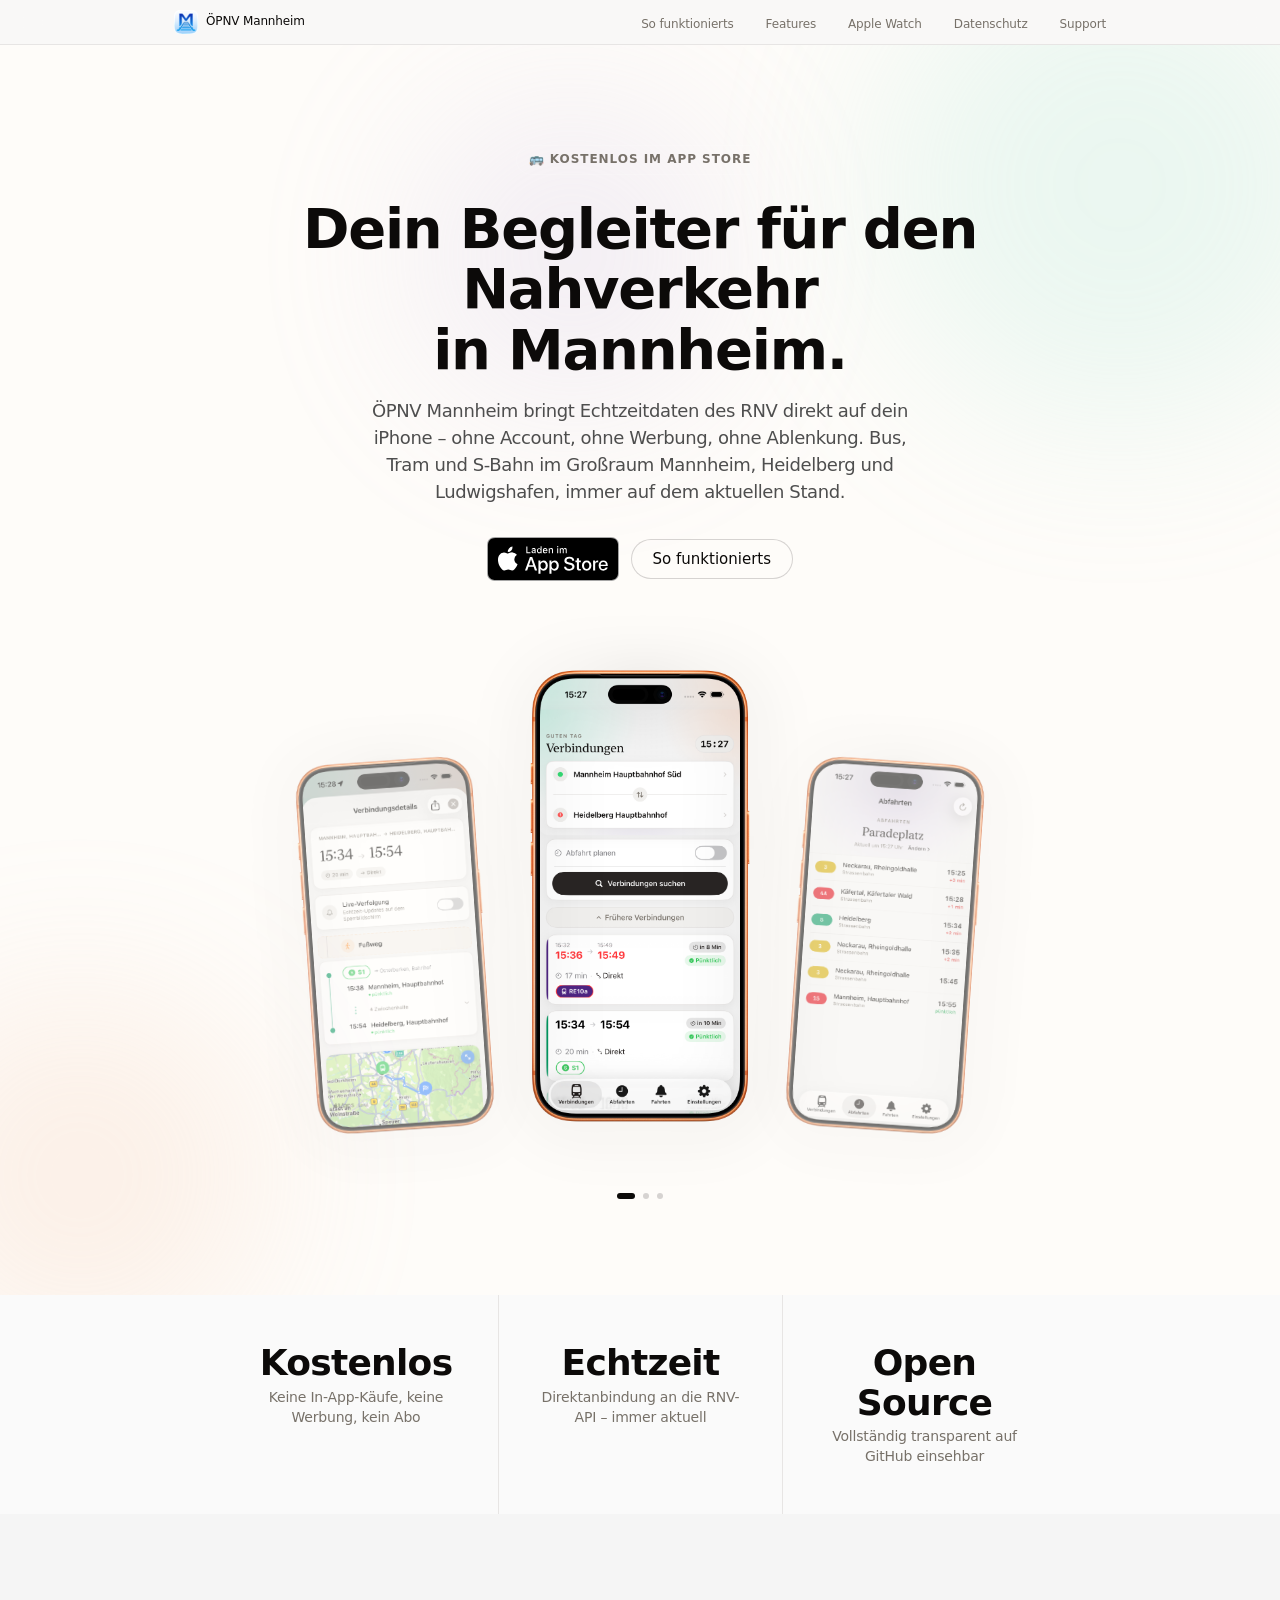
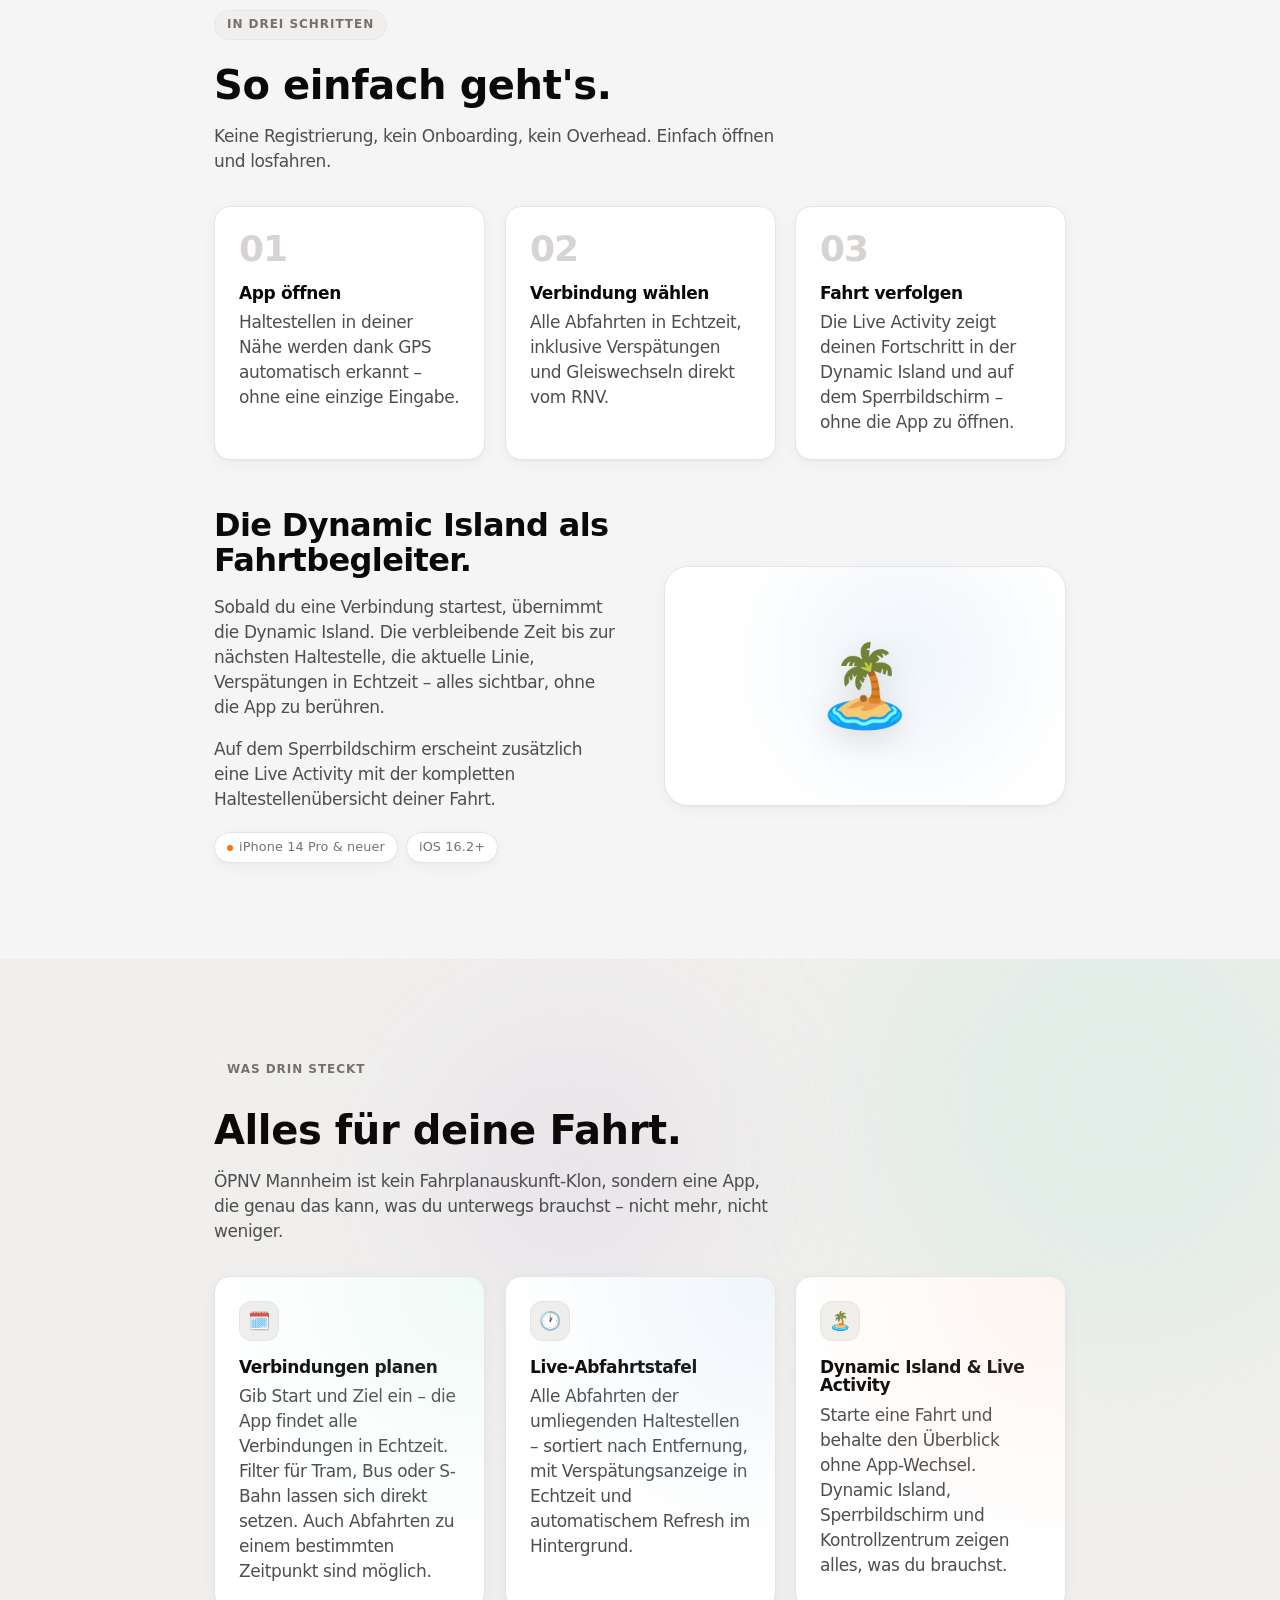
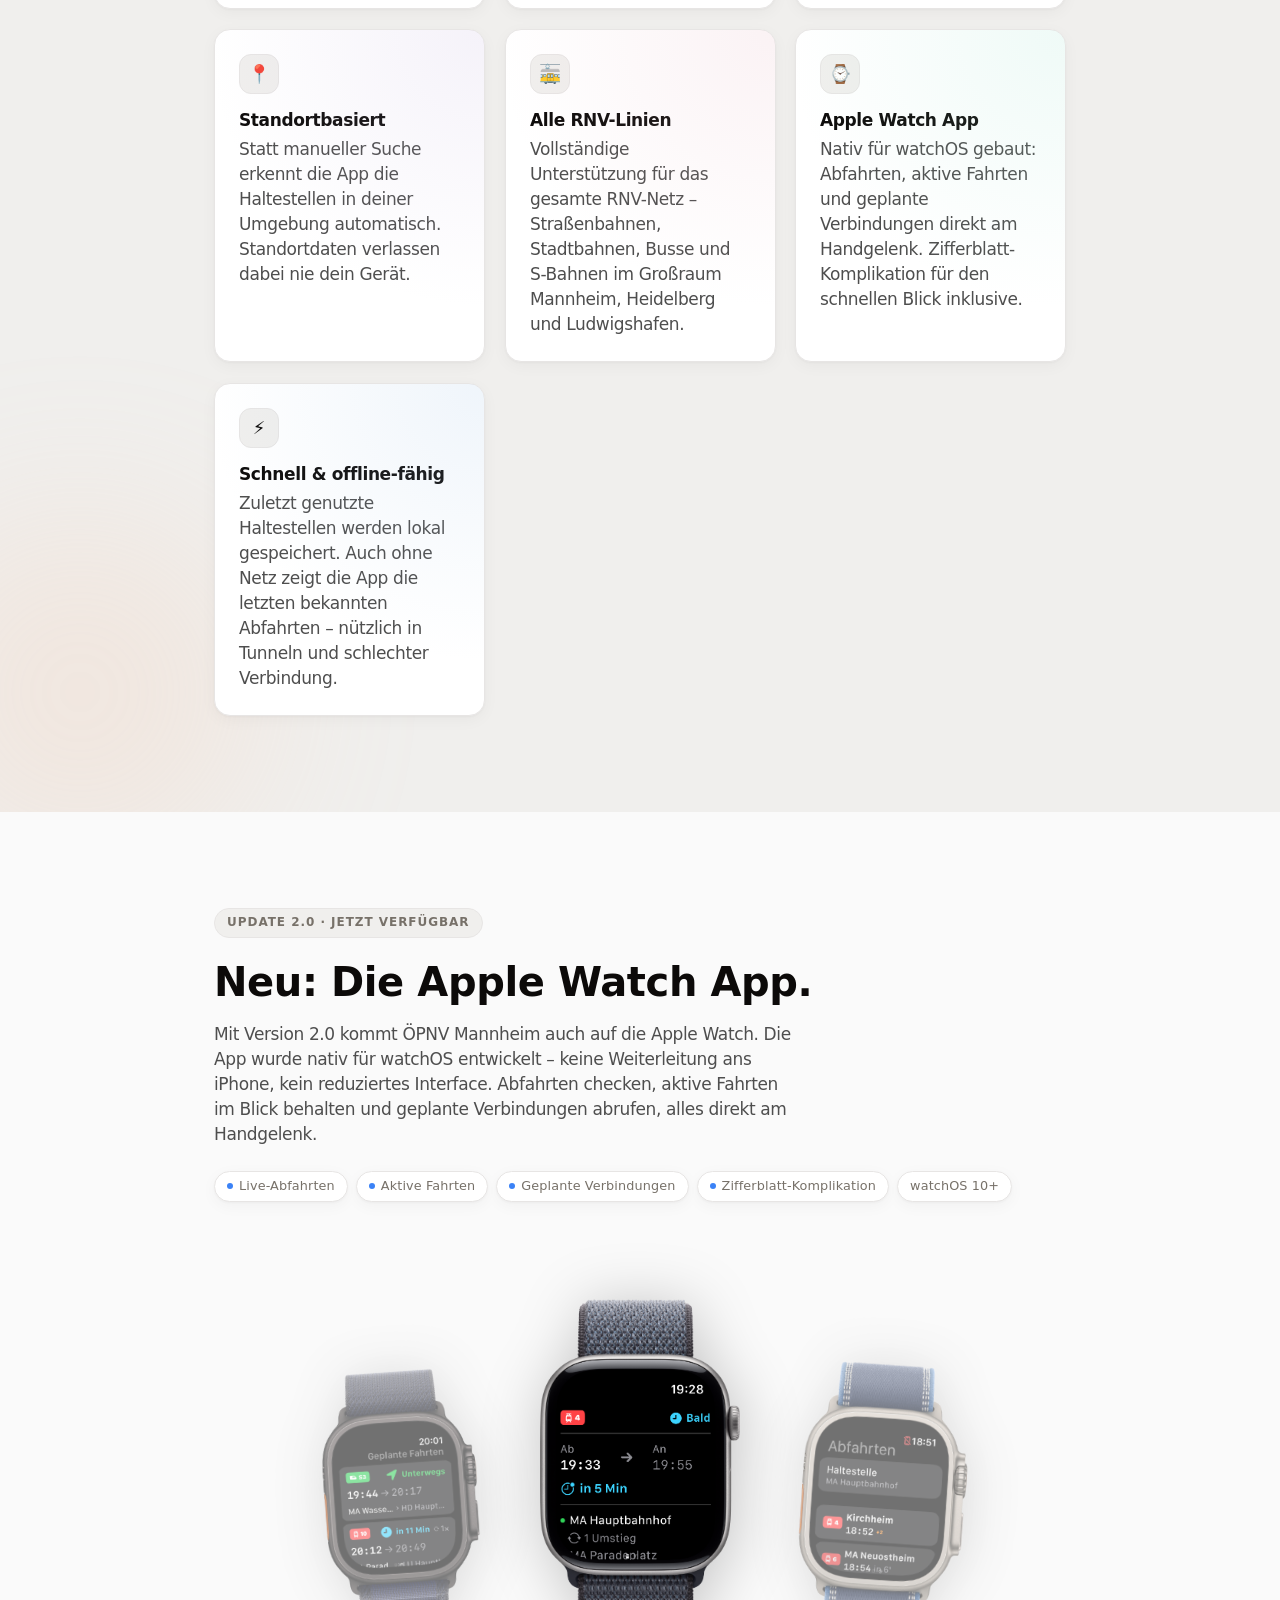
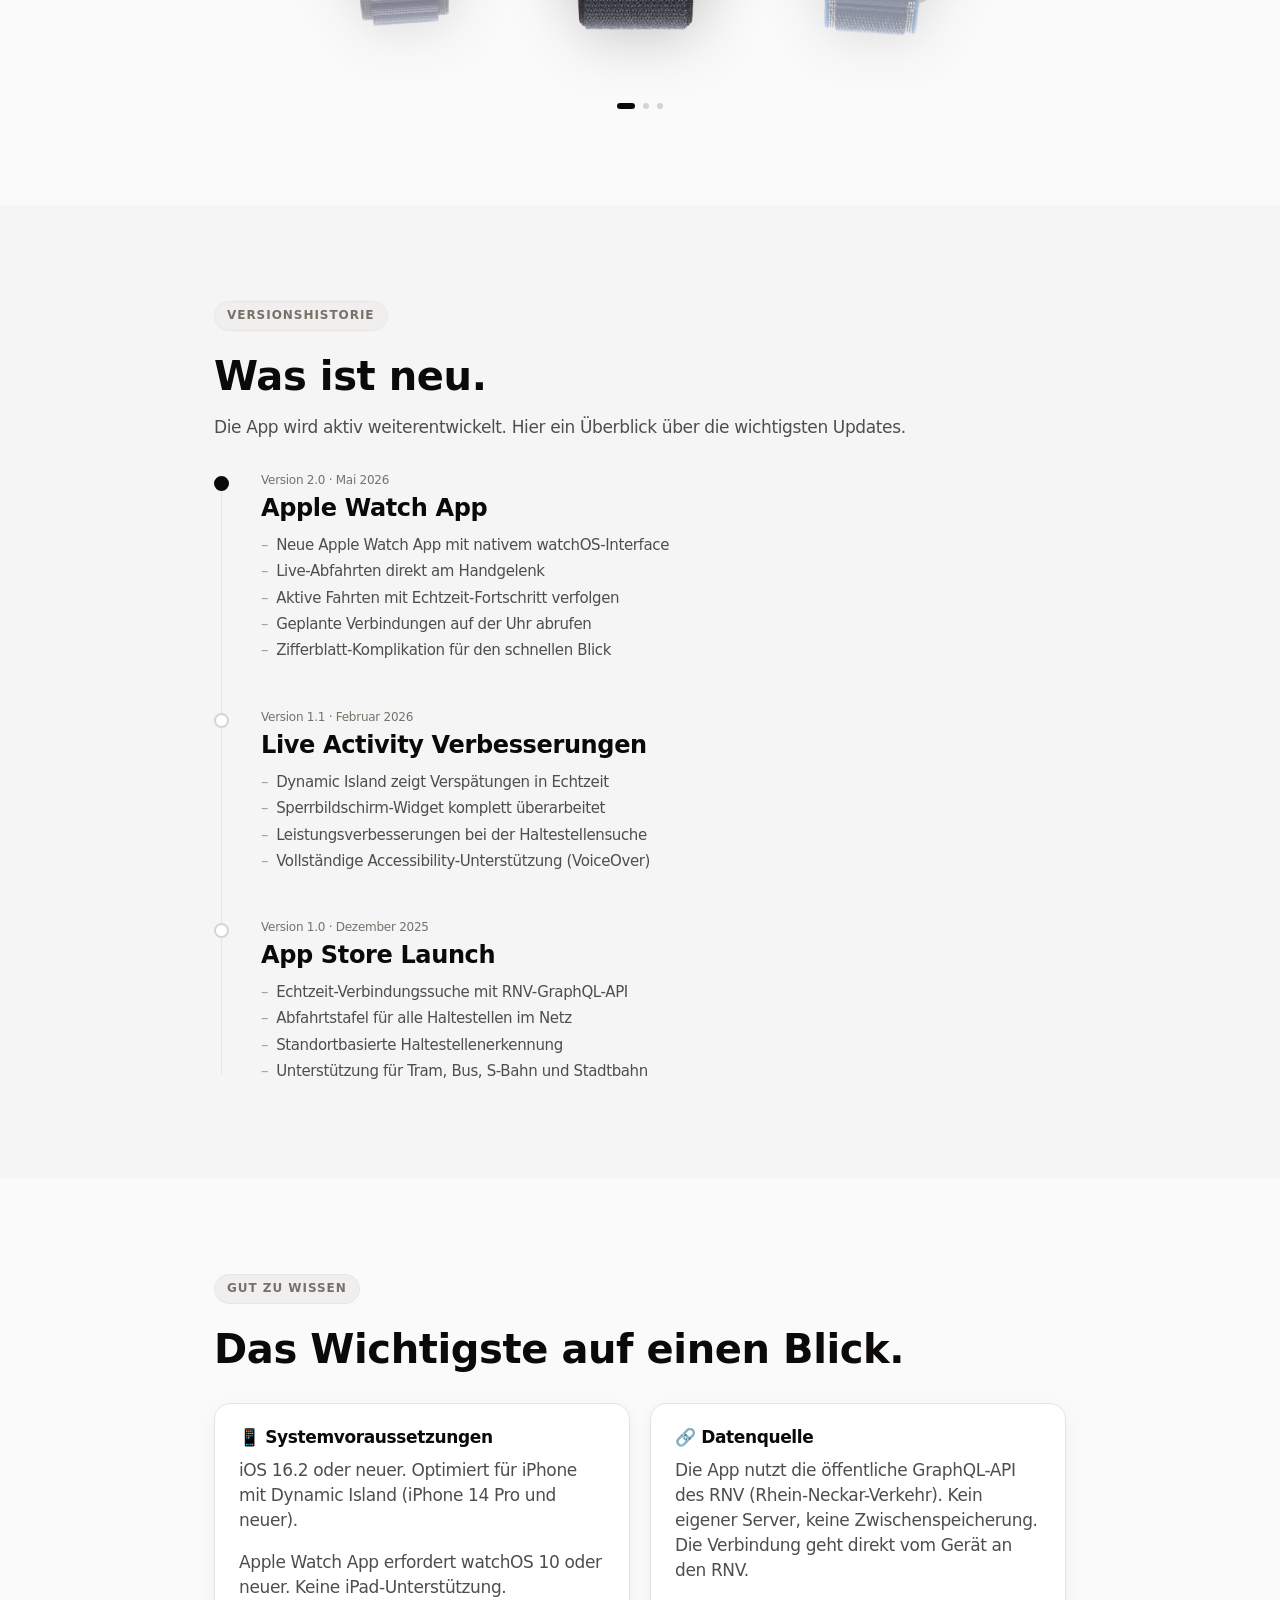
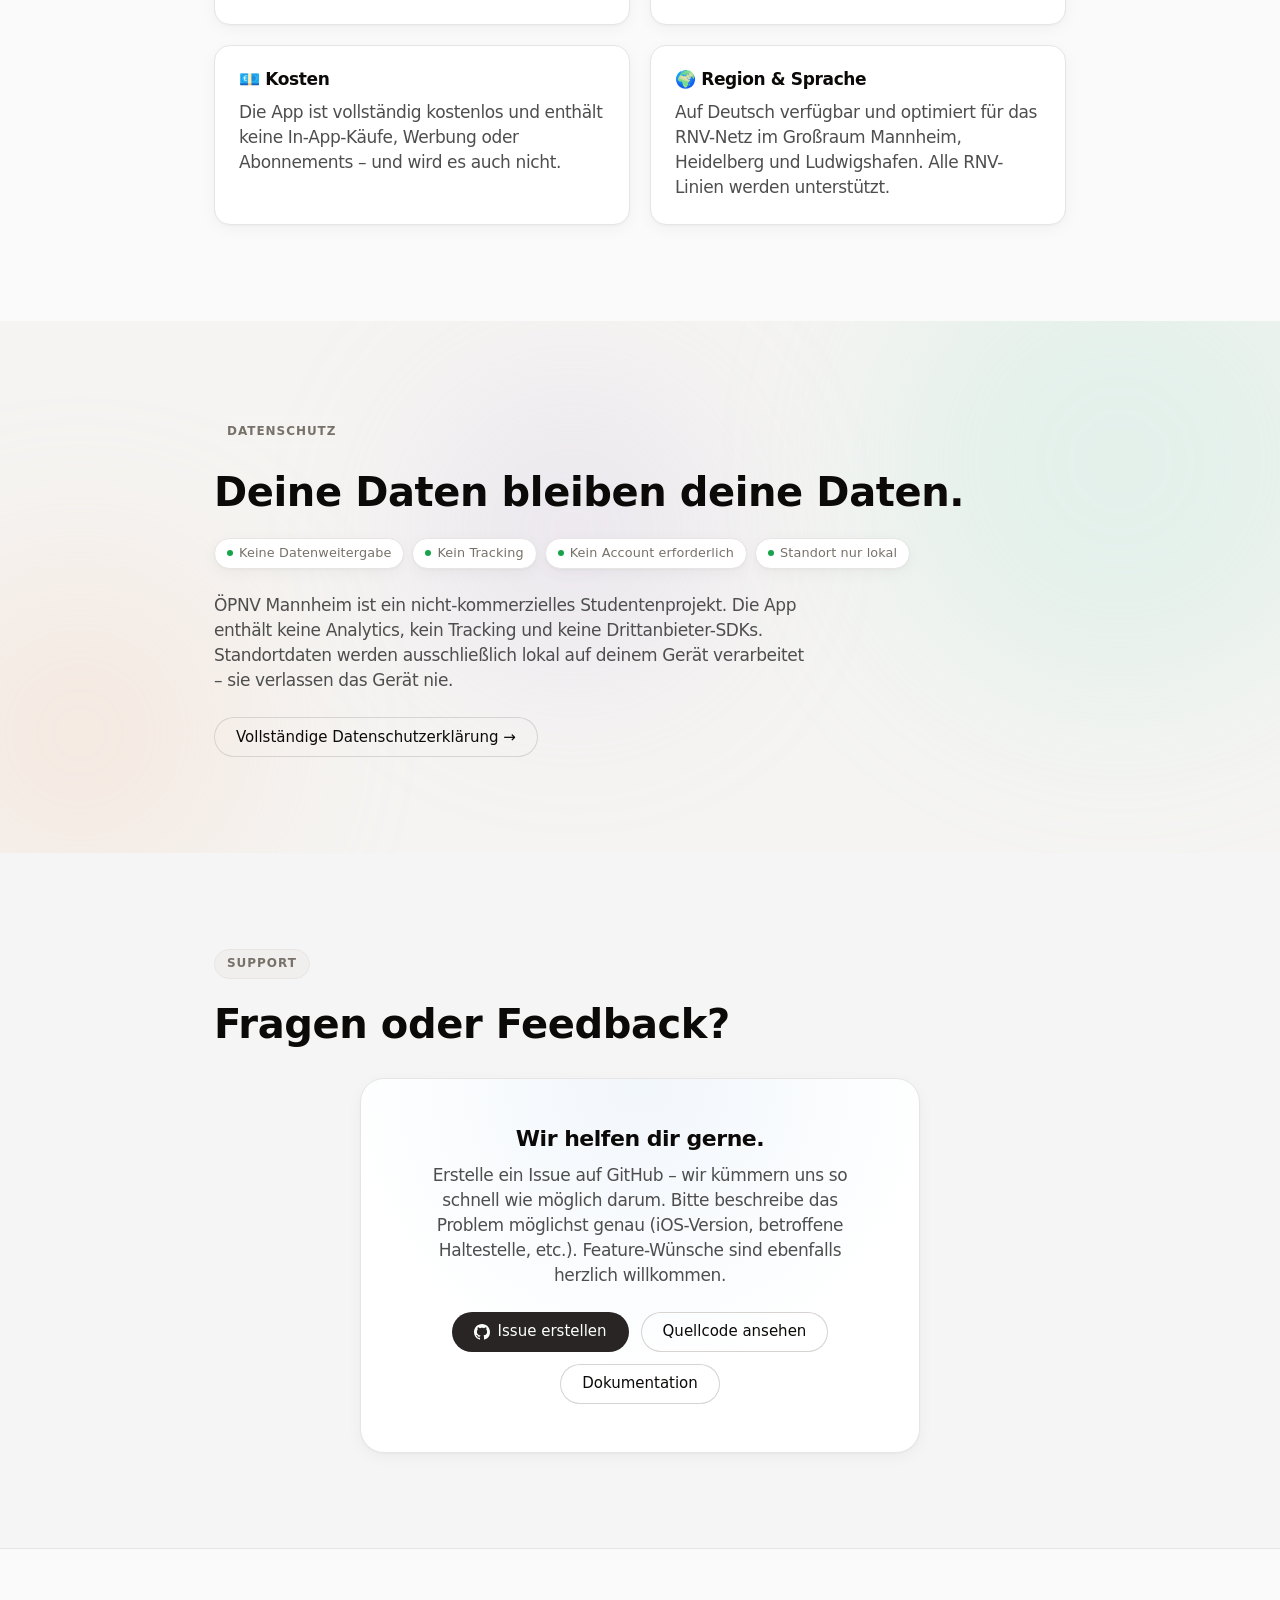
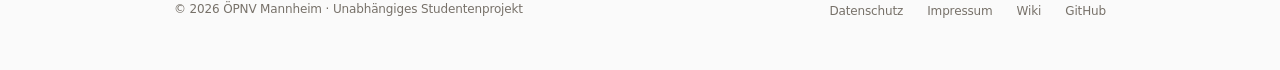
==== commit 6a2a97fb: "docs: Wiki-Link in Support-Section und Footer eingebaut" ====
--- a/docs/index.html
+++ b/docs/index.html
@@ -6,7 +6,7 @@
   <title>ÖPNV Mannheim – Dein Nahverkehrsbegleiter</title>
   <meta name="description" content="Echtzeit-Verbindungen für Bus, Tram und S-Bahn in Mannheim und Umgebung – kostenlos, ohne Account, direkt auf deinem iPhone und der Apple Watch." />
 
-  <link rel="canonical" href="https://i767513.github.io/RNV-Transport-App/" />
+  <link rel="canonical" href="https://friedrichstefan.github.io/RNV-Transport-App/" />
   <link rel="icon" type="image/png" href="favicon.png" />
   <link rel="apple-touch-icon" href="apple-touch-icon.png" />
 
@@ -14,15 +14,15 @@
   <meta property="og:type"        content="website" />
   <meta property="og:title"       content="ÖPNV Mannheim – Dein Nahverkehrsbegleiter" />
   <meta property="og:description" content="Echtzeit-Verbindungen für Bus, Tram und S-Bahn in Mannheim – kostenlos im App Store." />
-  <meta property="og:url"         content="https://i767513.github.io/RNV-Transport-App/" />
-  <meta property="og:image"       content="https://i767513.github.io/RNV-Transport-App/screenshots/abfahrten.png" />
+  <meta property="og:url"         content="https://friedrichstefan.github.io/RNV-Transport-App/" />
+  <meta property="og:image"       content="https://friedrichstefan.github.io/RNV-Transport-App/screenshots/abfahrten.png" />
   <meta property="og:locale"      content="de_DE" />
 
   <!-- Twitter / X Card -->
   <meta name="twitter:card"        content="summary_large_image" />
   <meta name="twitter:title"       content="ÖPNV Mannheim" />
   <meta name="twitter:description" content="Echtzeit-Verbindungen für Bus, Tram und S-Bahn in Mannheim – kostenlos im App Store." />
-  <meta name="twitter:image"       content="https://i767513.github.io/RNV-Transport-App/screenshots/abfahrten.png" />
+  <meta name="twitter:image"       content="https://friedrichstefan.github.io/RNV-Transport-App/screenshots/abfahrten.png" />
 
   <!-- JSON-LD -->
   <script type="application/ld+json">
@@ -447,7 +447,7 @@
         Feature-Wünsche sind ebenfalls herzlich willkommen.
       </p>
       <div class="btn-group" style="justify-content: center">
-        <a href="https://github.com/I767513/RNV-Transport-App/issues/new"
+        <a href="https://github.com/friedrichstefan/RNV-Transport-App/issues"
            class="btn btn-primary"
            target="_blank" rel="noopener">
           <svg width="16" height="16" viewBox="0 0 24 24" fill="currentColor" aria-hidden="true">
@@ -458,6 +458,9 @@
         <a href="https://github.com/friedrichstefan/RNV-Transport-App" class="btn btn-outline" target="_blank" rel="noopener">
           Quellcode ansehen
         </a>
+        <a href="https://github.com/friedrichstefan/RNV-Transport-App/wiki" class="btn btn-outline" target="_blank" rel="noopener">
+          Dokumentation
+        </a>
       </div>
     </div>
   </div>
@@ -470,6 +473,7 @@
     <ul>
       <li><a href="datenschutz.html">Datenschutz</a></li>
       <li><a href="impressum.html">Impressum</a></li>
+      <li><a href="https://github.com/friedrichstefan/RNV-Transport-App/wiki" target="_blank" rel="noopener">Wiki</a></li>
       <li><a href="https://github.com/friedrichstefan/RNV-Transport-App" target="_blank" rel="noopener">GitHub</a></li>
     </ul>
   </div>
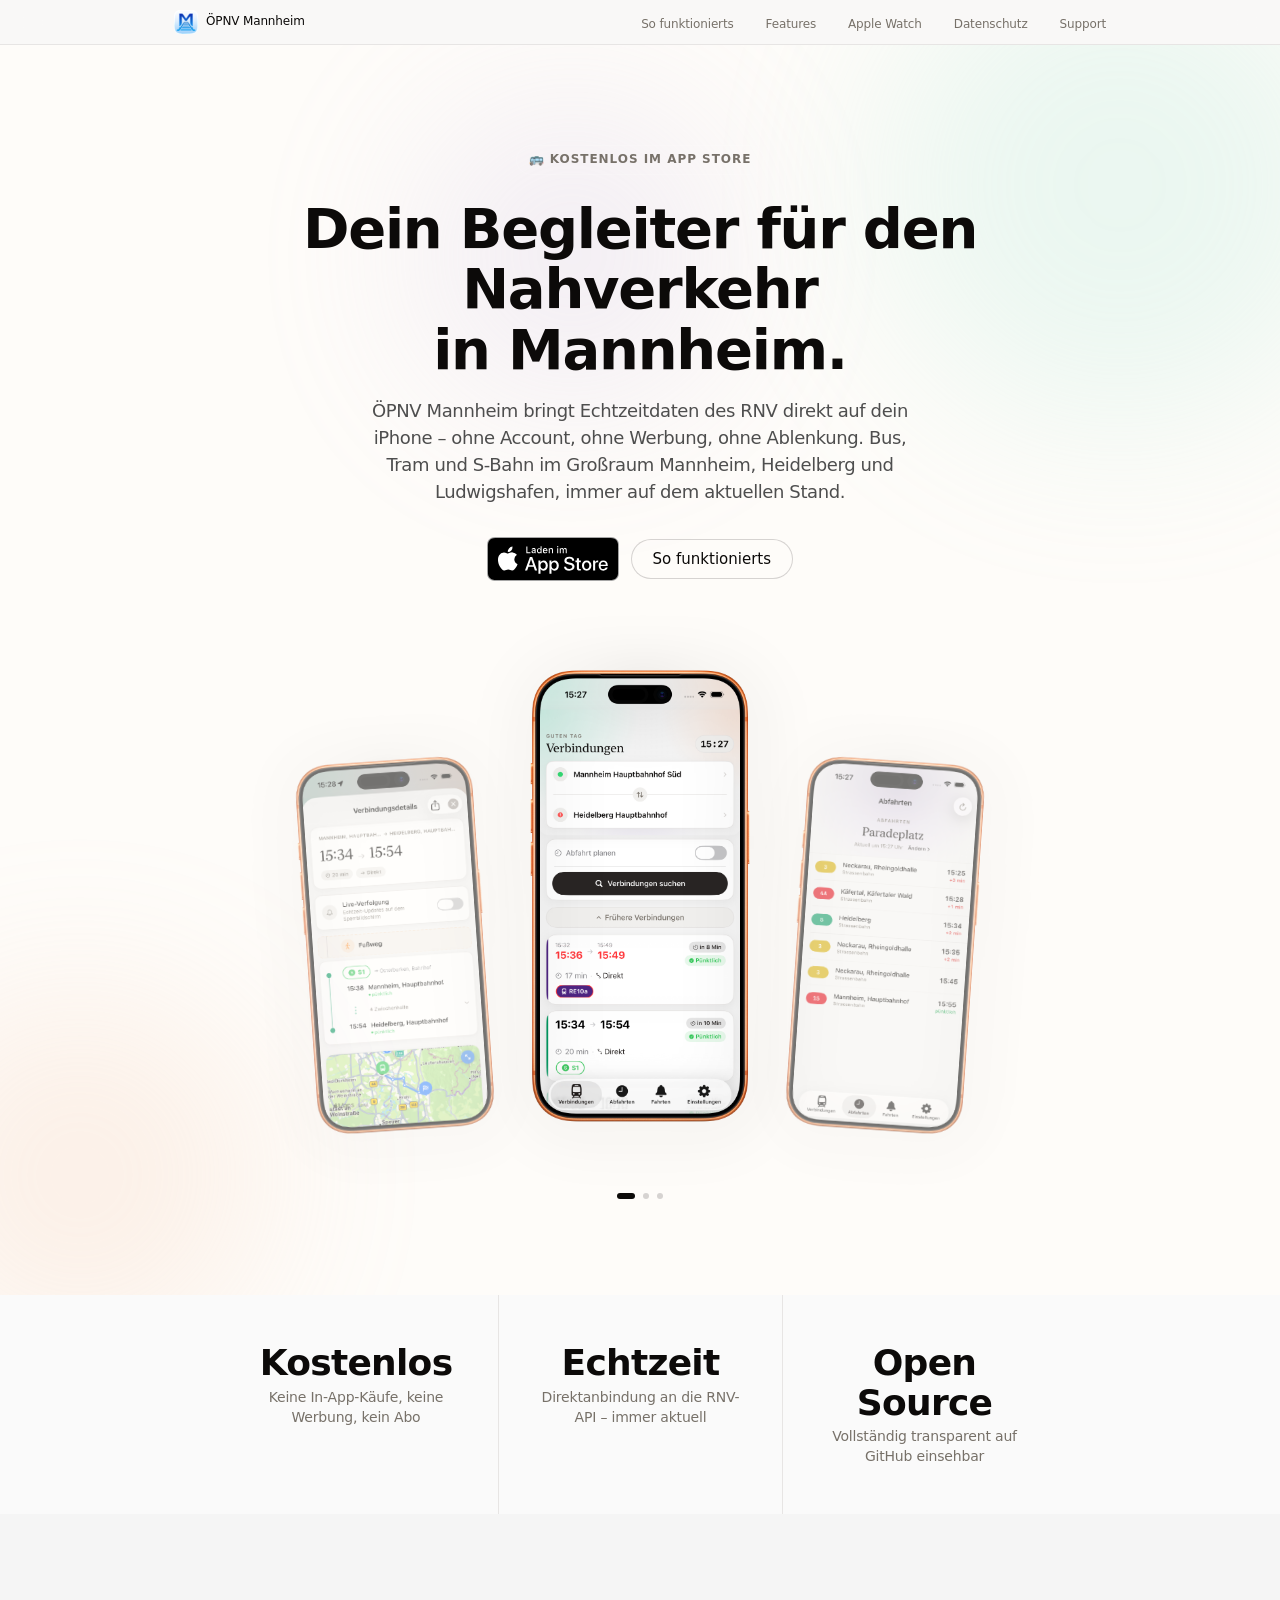
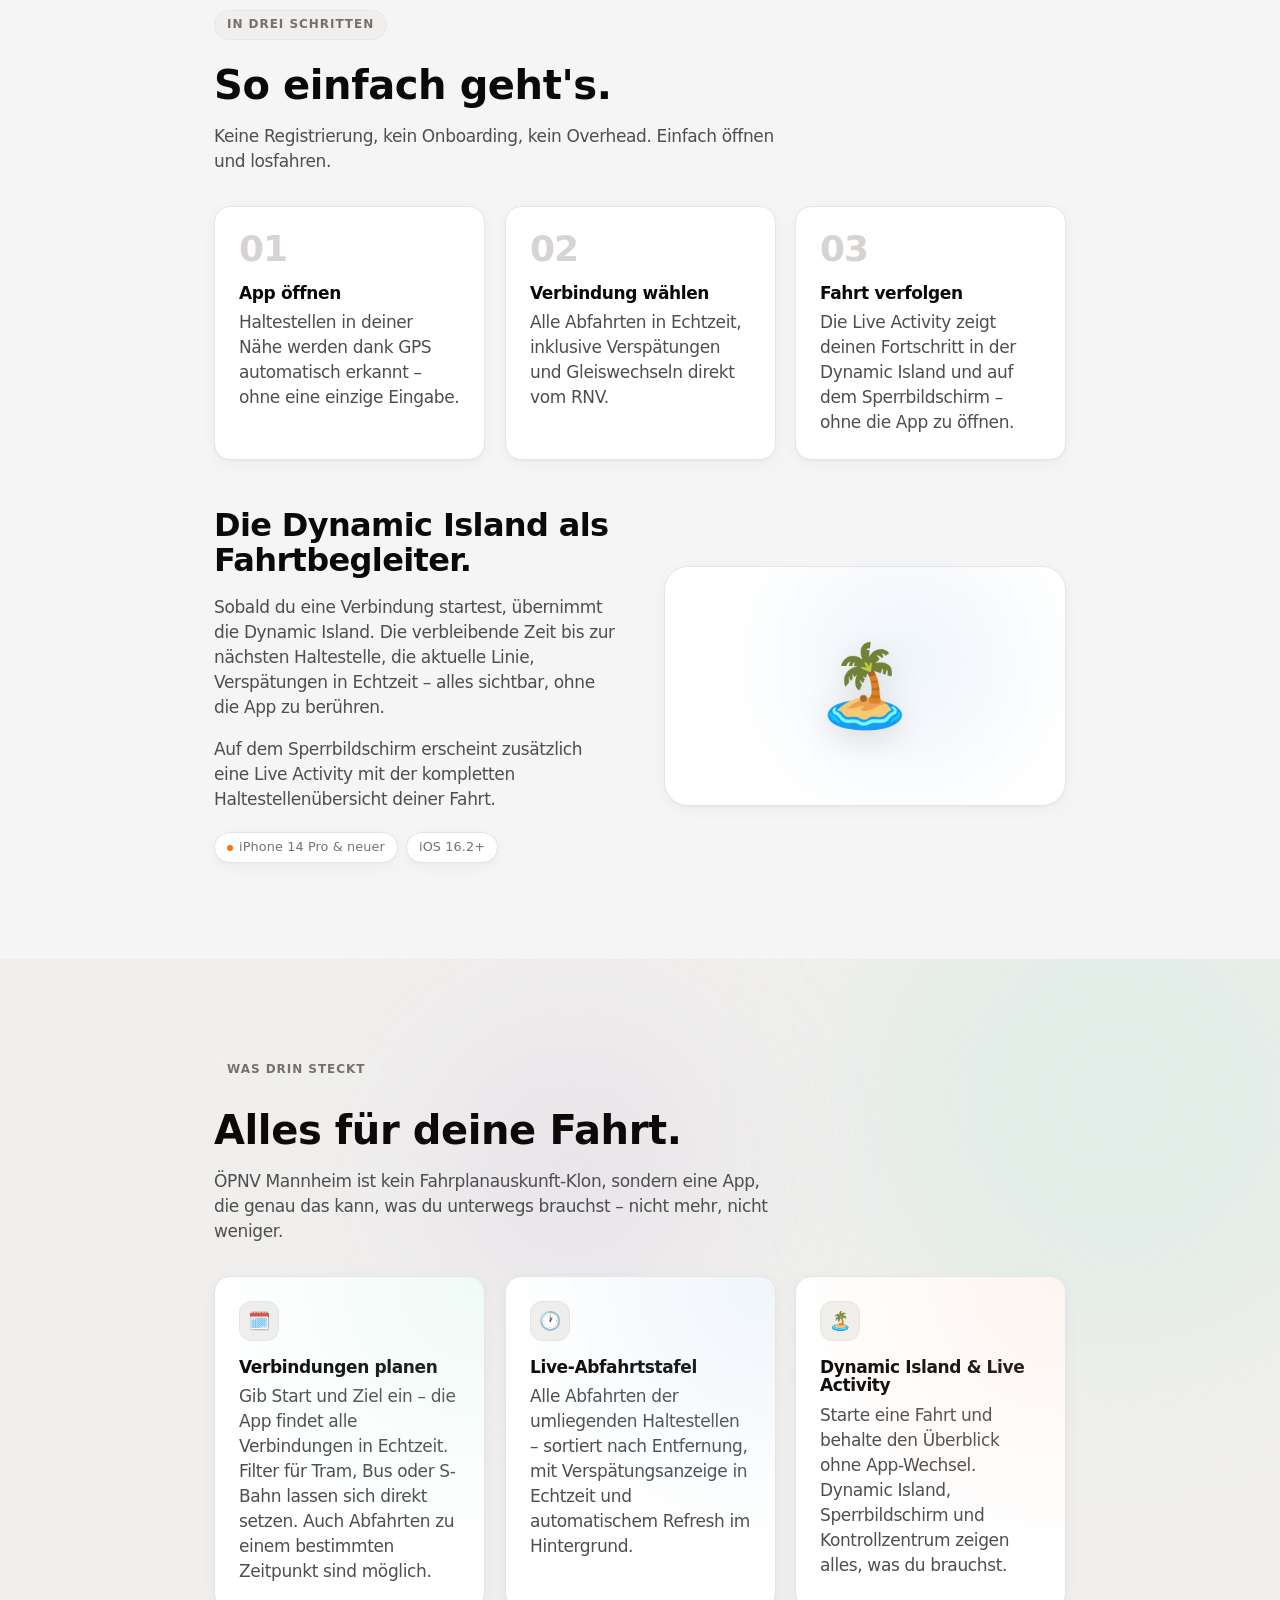
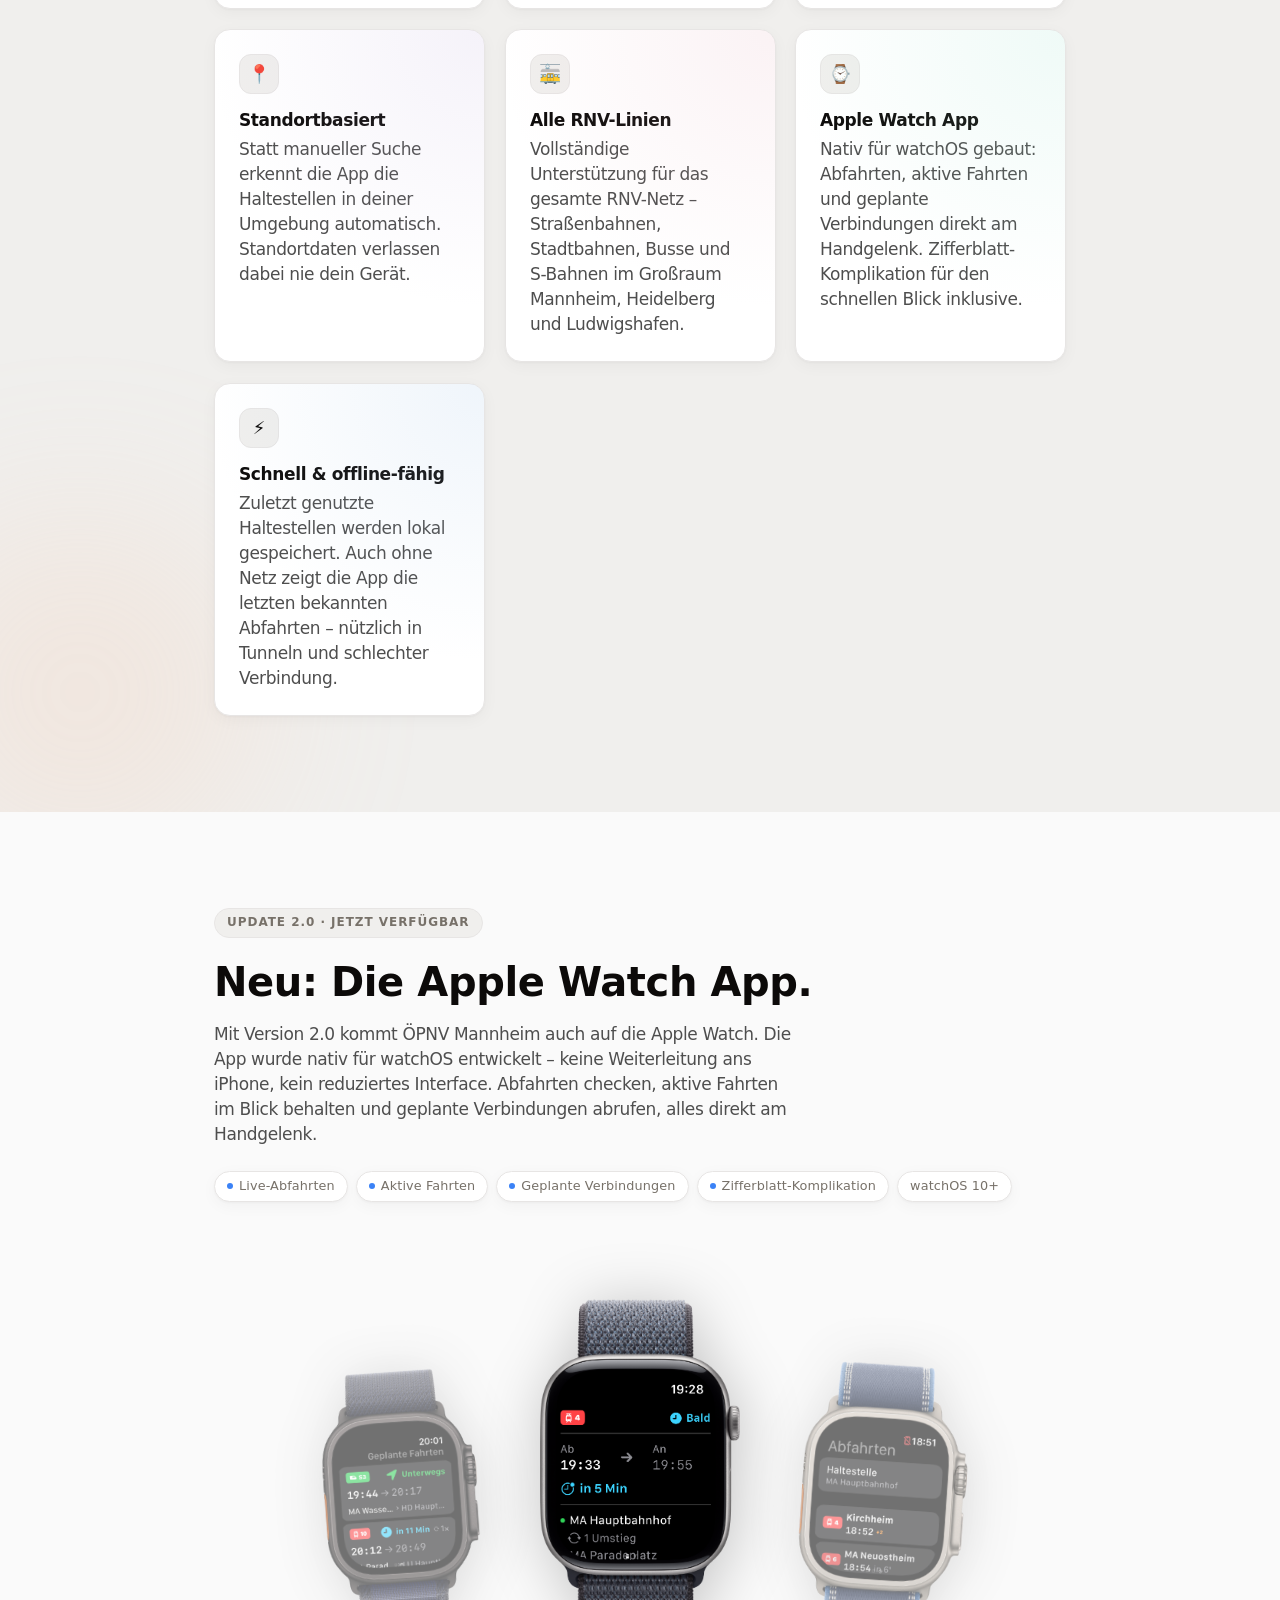
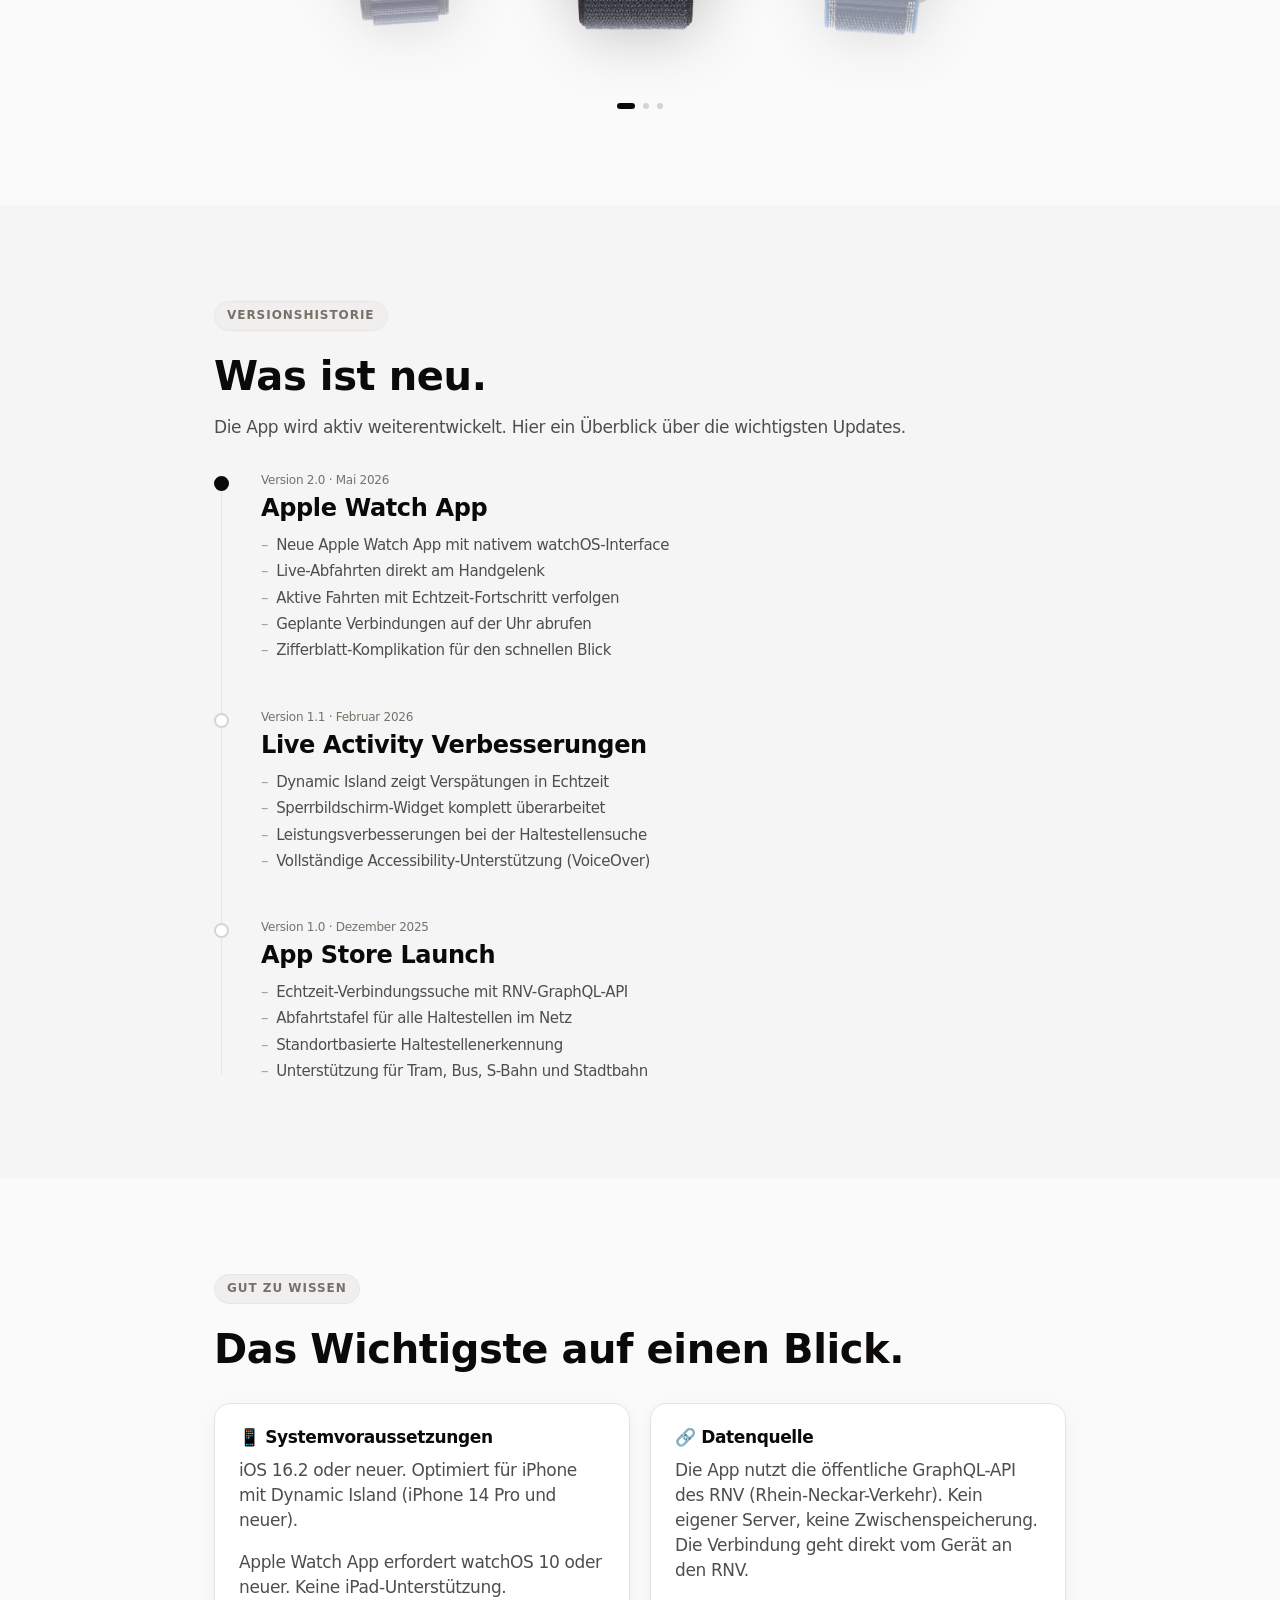
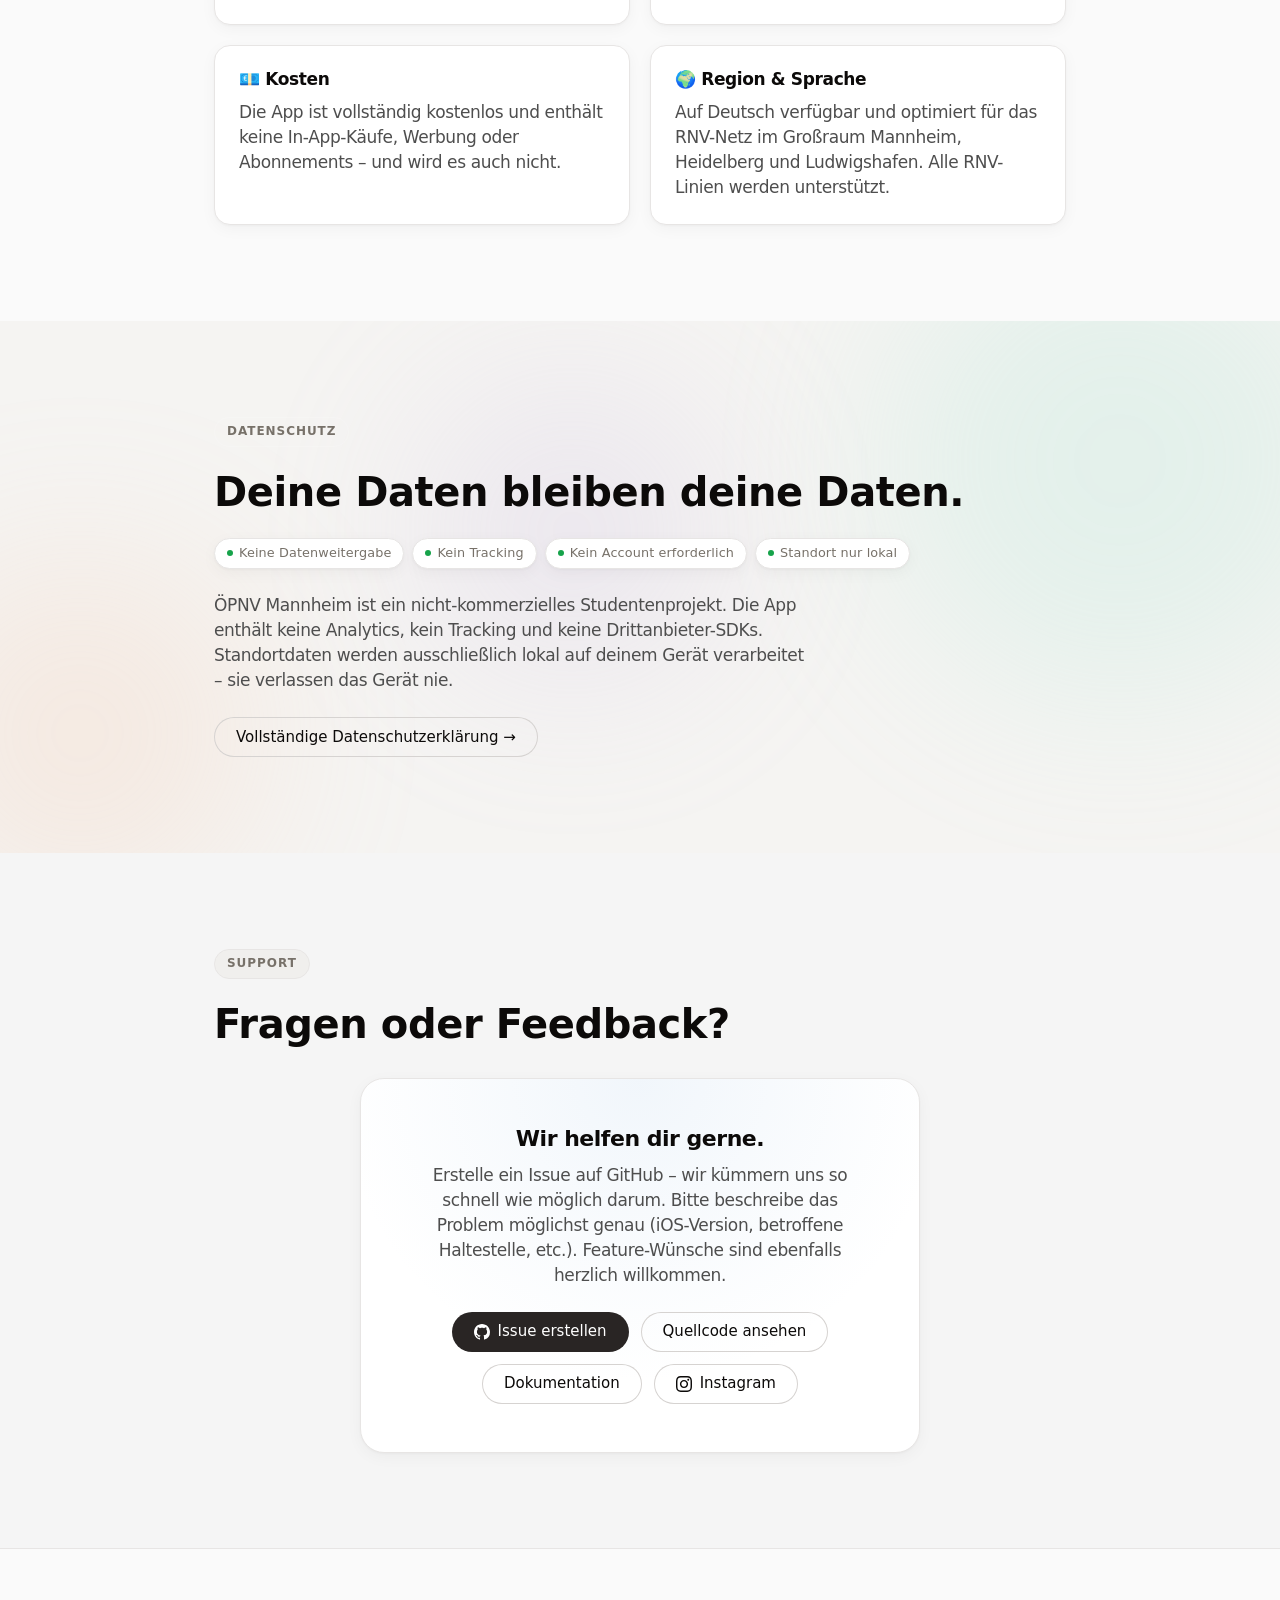
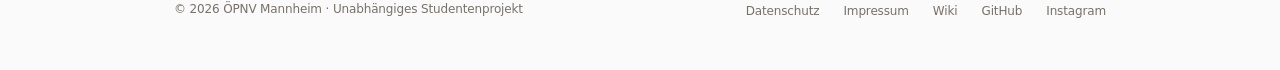
==== commit fb7b8142: "feat: Instagram-Link delta.corelabs hinzugefügt Im Support-Bereich und im Footer verlinkt." ====
--- a/docs/index.html
+++ b/docs/index.html
@@ -461,6 +461,12 @@
         <a href="https://github.com/friedrichstefan/RNV-Transport-App/wiki" class="btn btn-outline" target="_blank" rel="noopener">
           Dokumentation
         </a>
+        <a href="https://www.instagram.com/delta.corelabs/" class="btn btn-outline" target="_blank" rel="noopener">
+          <svg width="16" height="16" viewBox="0 0 24 24" fill="currentColor" aria-hidden="true">
+            <path d="M12 2.163c3.204 0 3.584.012 4.85.07 3.252.148 4.771 1.691 4.919 4.919.058 1.265.069 1.645.069 4.849 0 3.205-.012 3.584-.069 4.849-.149 3.225-1.664 4.771-4.919 4.919-1.266.058-1.644.07-4.85.07-3.204 0-3.584-.012-4.849-.07-3.26-.149-4.771-1.699-4.919-4.92-.058-1.265-.07-1.644-.07-4.849 0-3.204.013-3.583.07-4.849.149-3.227 1.664-4.771 4.919-4.919 1.266-.057 1.645-.069 4.849-.069zm0-2.163c-3.259 0-3.667.014-4.947.072-4.358.2-6.78 2.618-6.98 6.98-.059 1.281-.073 1.689-.073 4.948 0 3.259.014 3.668.072 4.948.2 4.358 2.618 6.78 6.98 6.98 1.281.058 1.689.072 4.948.072 3.259 0 3.668-.014 4.948-.072 4.354-.2 6.782-2.618 6.979-6.98.059-1.28.073-1.689.073-4.948 0-3.259-.014-3.667-.072-4.947-.196-4.354-2.617-6.78-6.979-6.98-1.281-.059-1.69-.073-4.949-.073zm0 5.838c-3.403 0-6.162 2.759-6.162 6.162s2.759 6.163 6.162 6.163 6.162-2.759 6.162-6.163c0-3.403-2.759-6.162-6.162-6.162zm0 10.162c-2.209 0-4-1.79-4-4 0-2.209 1.791-4 4-4s4 1.791 4 4c0 2.21-1.791 4-4 4zm6.406-11.845c-.796 0-1.441.645-1.441 1.44s.645 1.44 1.441 1.44c.795 0 1.439-.645 1.439-1.44s-.644-1.44-1.439-1.44z"/>
+          </svg>
+          Instagram
+        </a>
       </div>
     </div>
   </div>
@@ -475,6 +481,7 @@
       <li><a href="impressum.html">Impressum</a></li>
       <li><a href="https://github.com/friedrichstefan/RNV-Transport-App/wiki" target="_blank" rel="noopener">Wiki</a></li>
       <li><a href="https://github.com/friedrichstefan/RNV-Transport-App" target="_blank" rel="noopener">GitHub</a></li>
+      <li><a href="https://www.instagram.com/delta.corelabs/" target="_blank" rel="noopener">Instagram</a></li>
     </ul>
   </div>
 </footer>
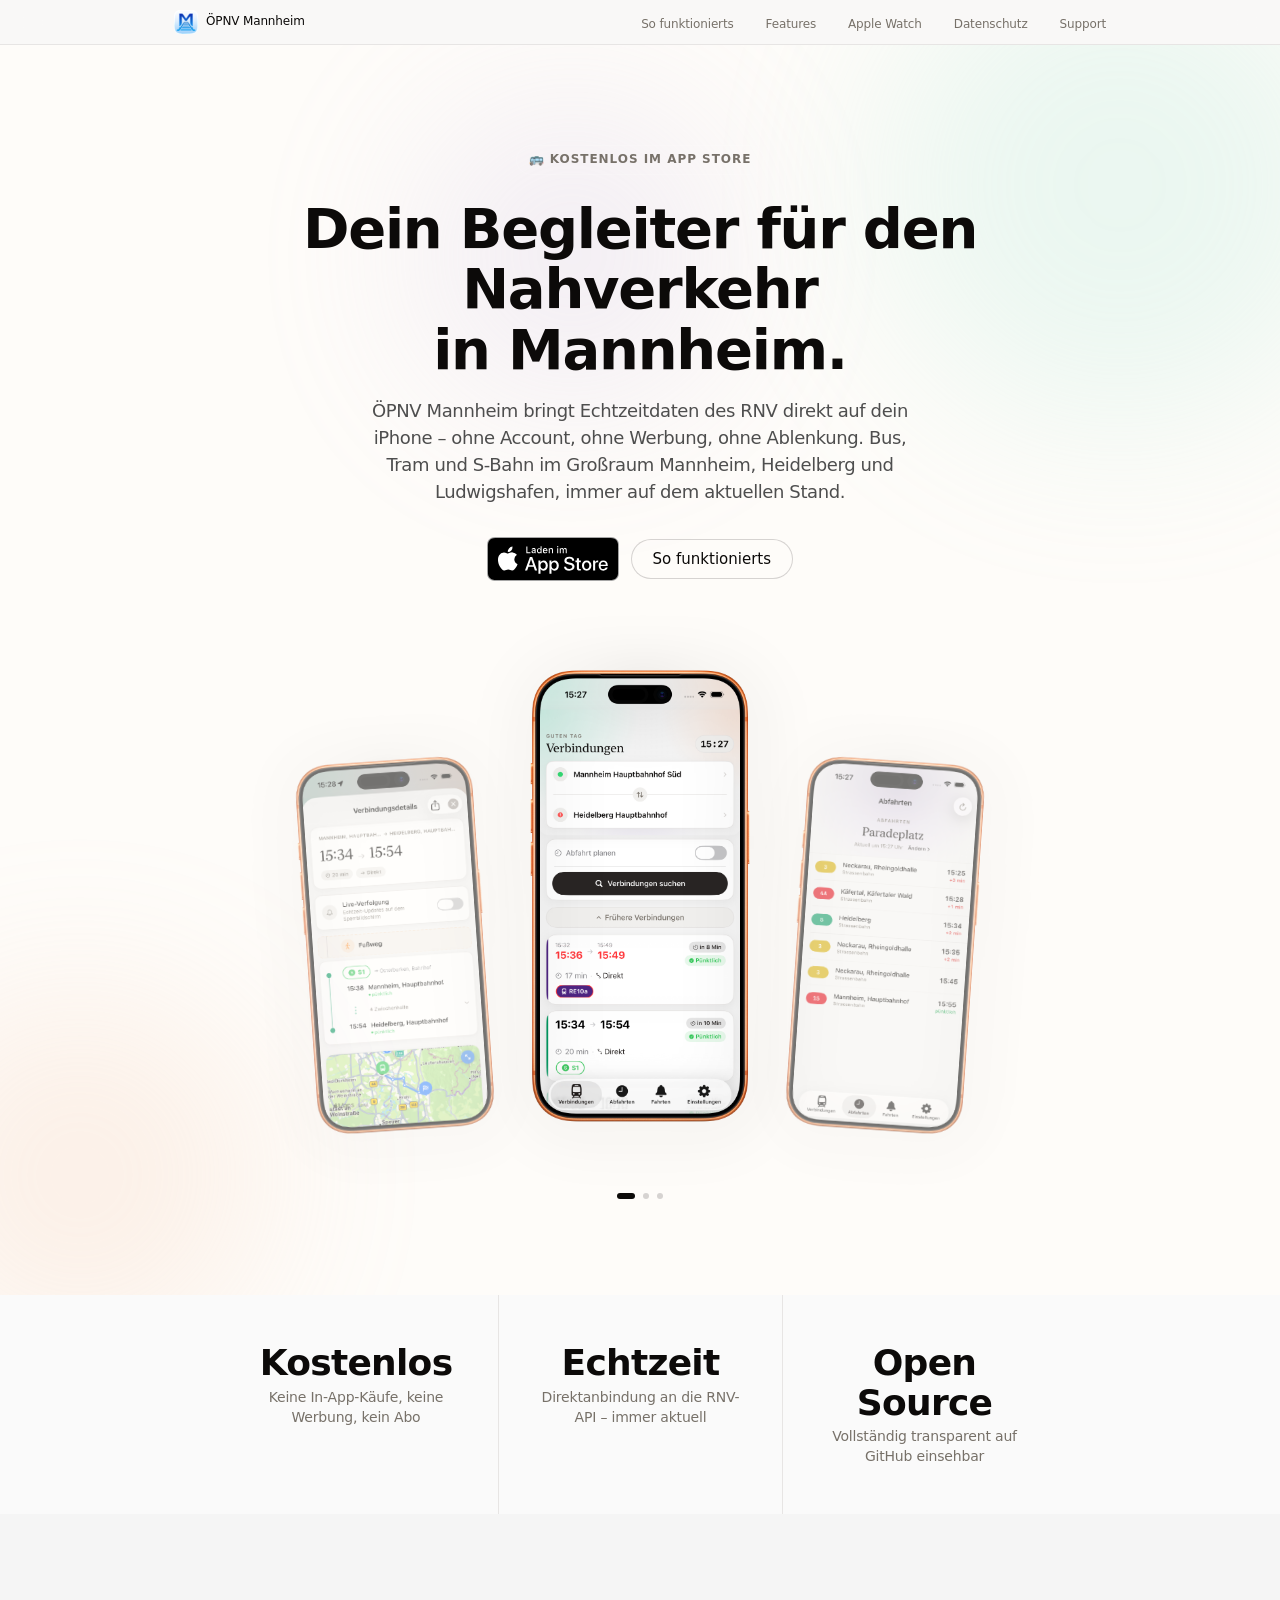
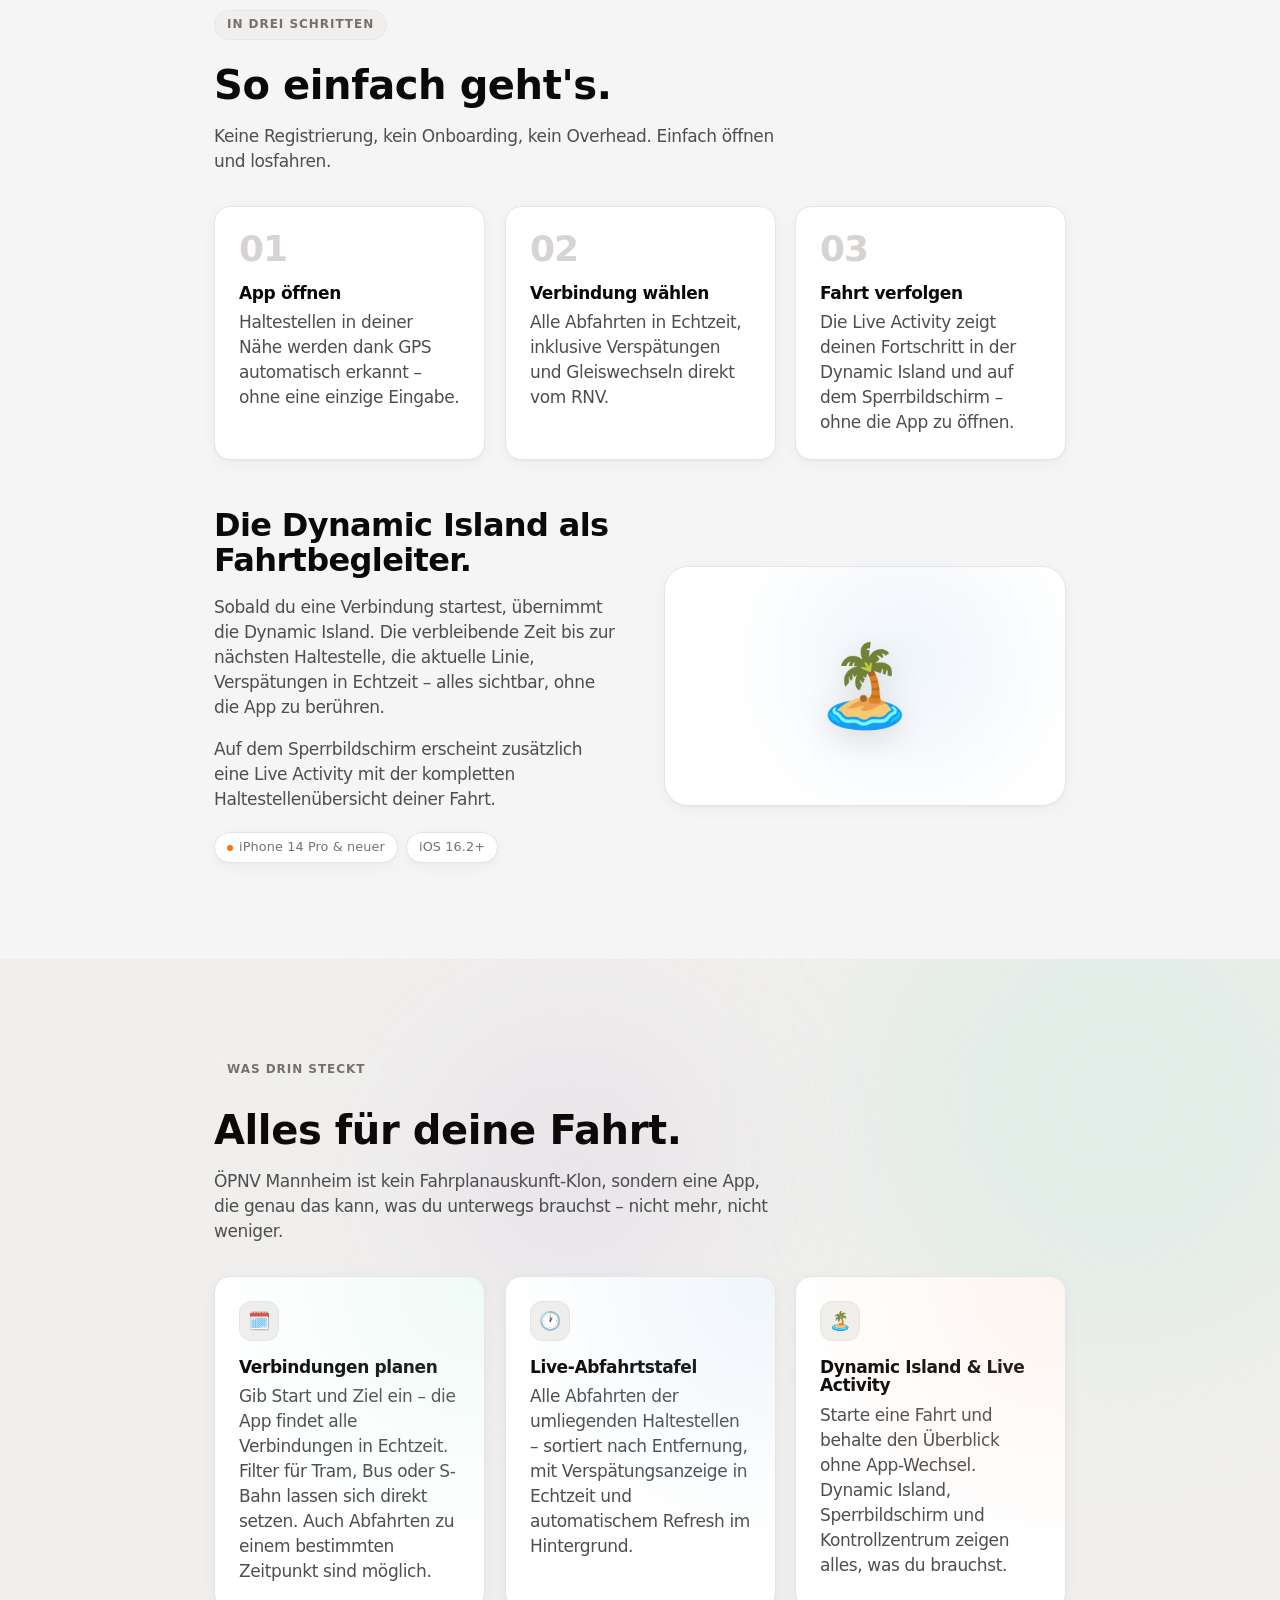
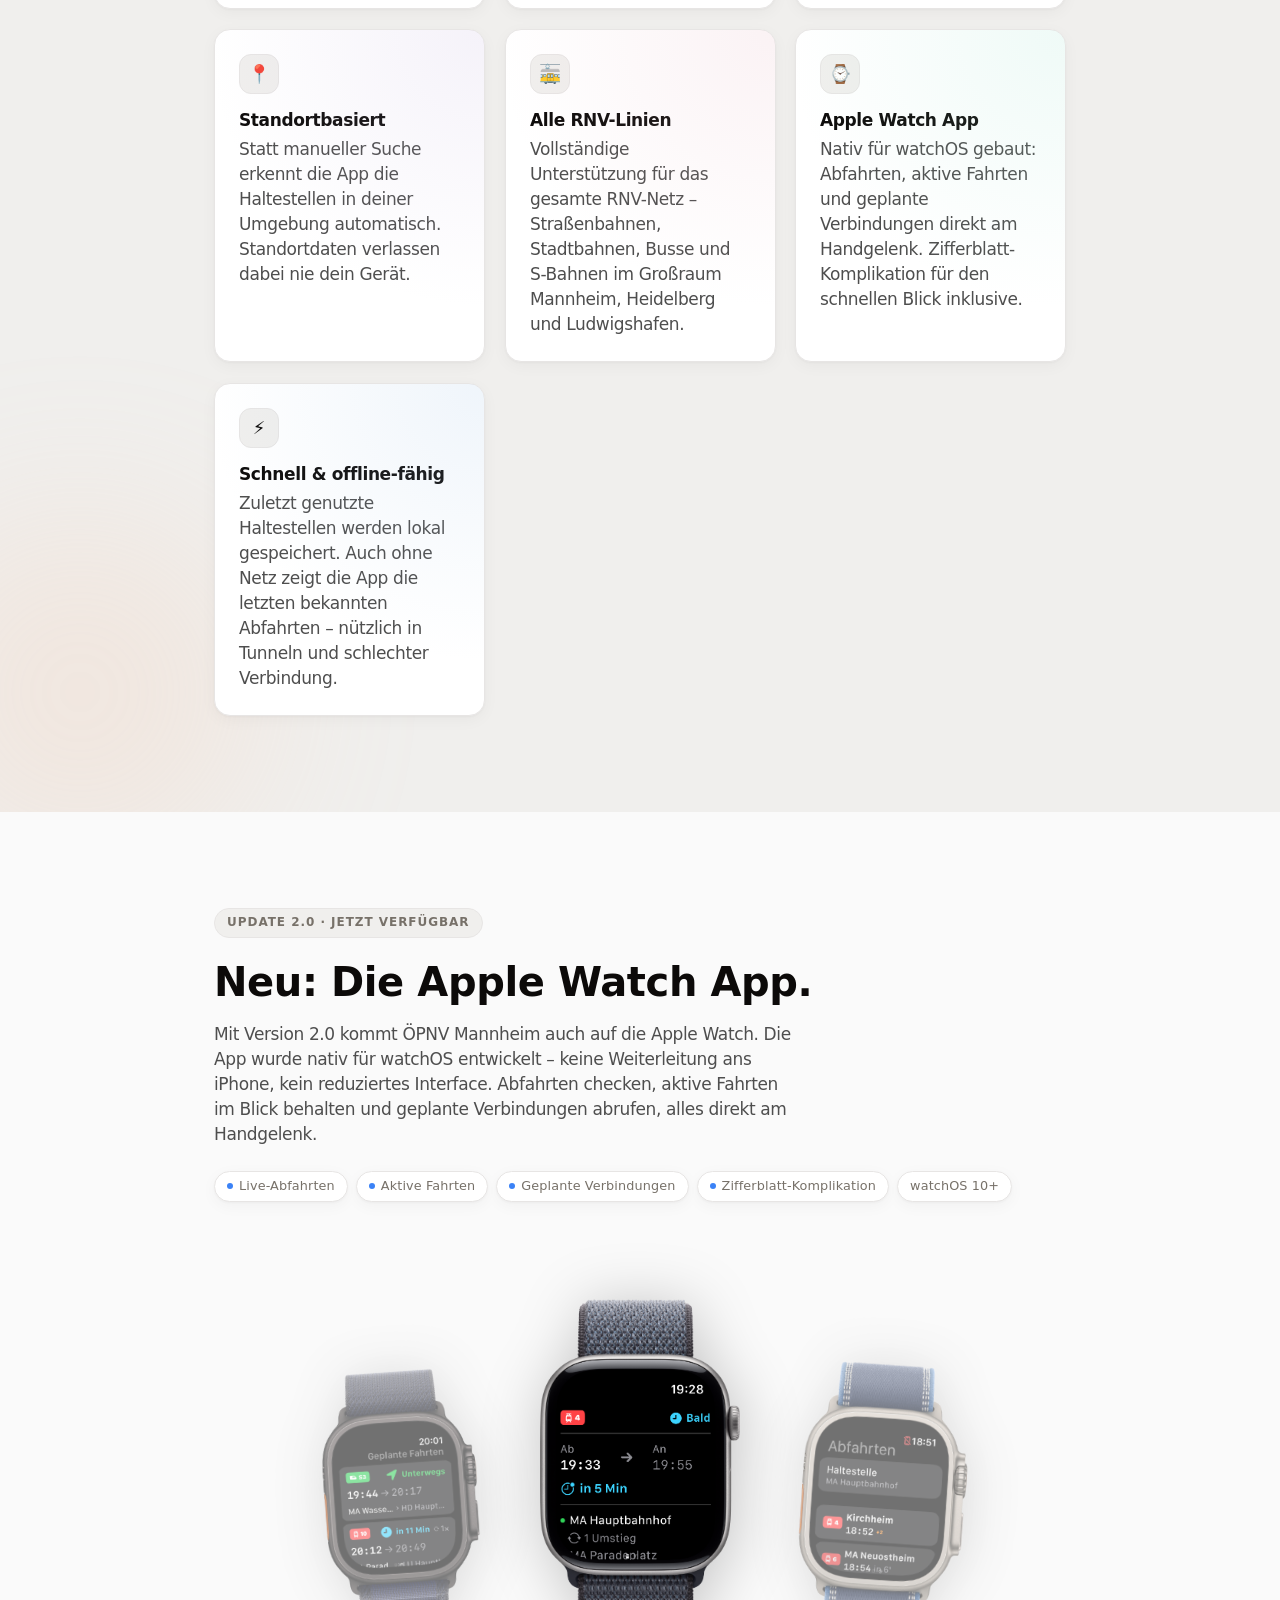
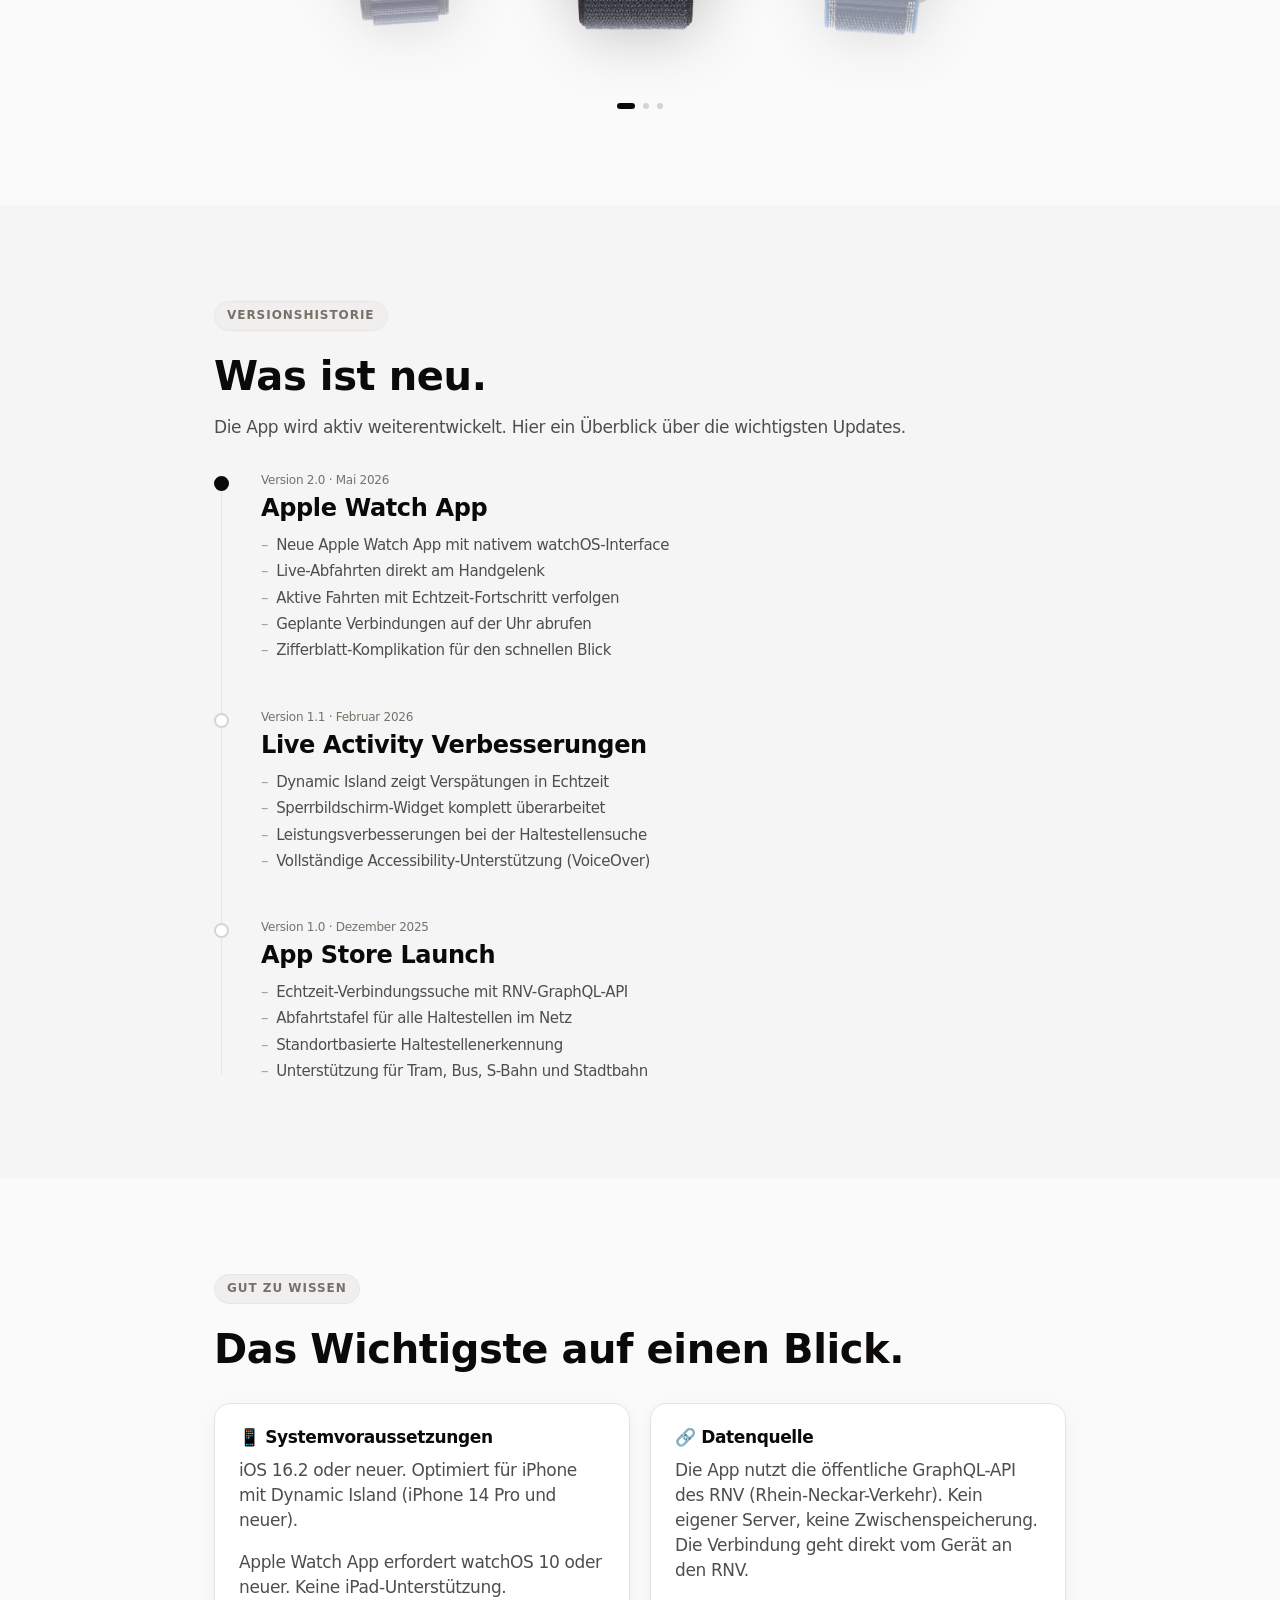
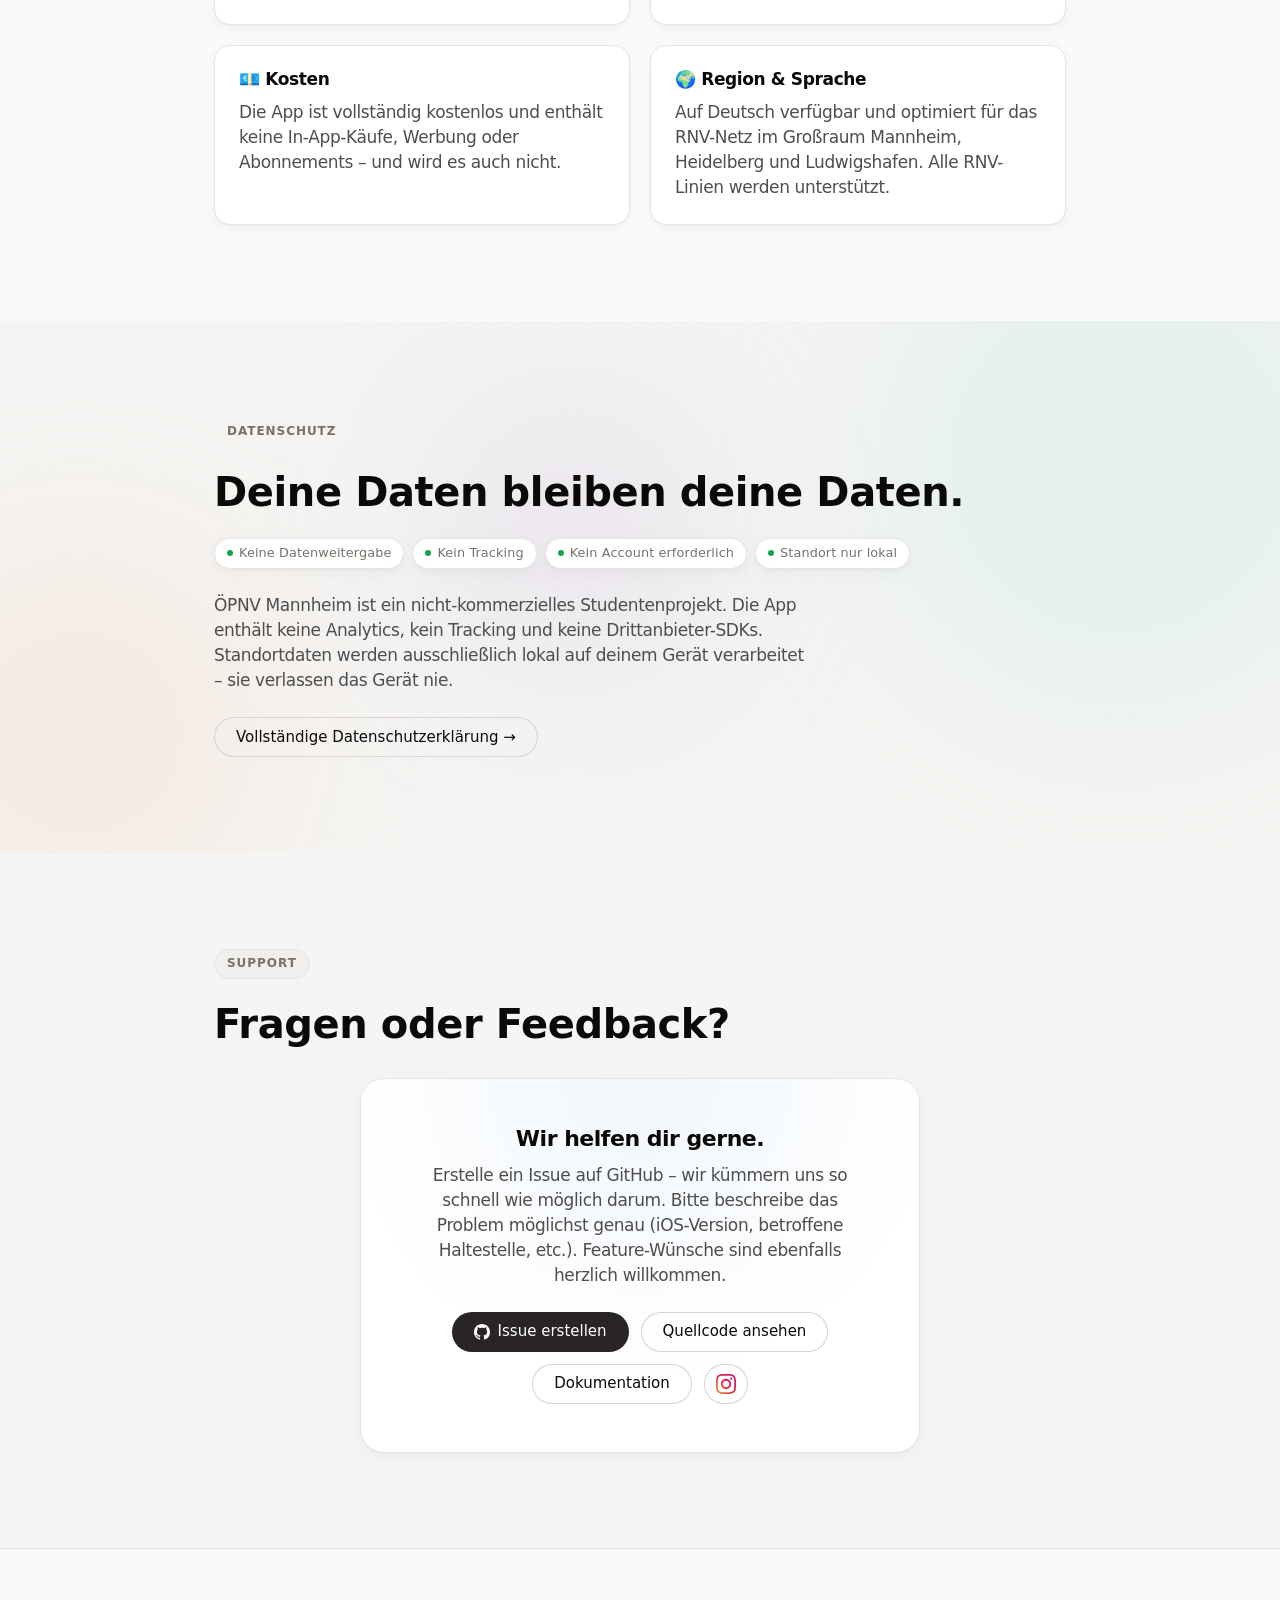
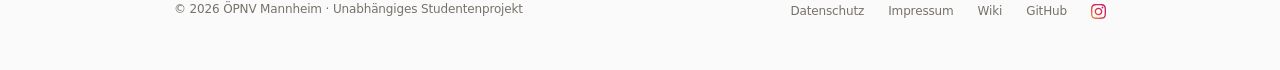
==== commit 3205fc19: "style: Instagram-Button zeigt Logo mit Gradient statt Text" ====
--- a/docs/index.html
+++ b/docs/index.html
@@ -461,11 +461,19 @@
         <a href="https://github.com/friedrichstefan/RNV-Transport-App/wiki" class="btn btn-outline" target="_blank" rel="noopener">
           Dokumentation
         </a>
-        <a href="https://www.instagram.com/delta.corelabs/" class="btn btn-outline" target="_blank" rel="noopener">
-          <svg width="16" height="16" viewBox="0 0 24 24" fill="currentColor" aria-hidden="true">
+        <a href="https://www.instagram.com/delta.corelabs/" class="btn btn-instagram" target="_blank" rel="noopener" aria-label="Instagram">
+          <svg width="20" height="20" viewBox="0 0 24 24" fill="url(#ig-grad)" aria-hidden="true">
+            <defs>
+              <linearGradient id="ig-grad" x1="0%" y1="100%" x2="100%" y2="0%">
+                <stop offset="0%"   stop-color="#f09433"/>
+                <stop offset="25%"  stop-color="#e6683c"/>
+                <stop offset="50%"  stop-color="#dc2743"/>
+                <stop offset="75%"  stop-color="#cc2366"/>
+                <stop offset="100%" stop-color="#bc1888"/>
+              </linearGradient>
+            </defs>
             <path d="M12 2.163c3.204 0 3.584.012 4.85.07 3.252.148 4.771 1.691 4.919 4.919.058 1.265.069 1.645.069 4.849 0 3.205-.012 3.584-.069 4.849-.149 3.225-1.664 4.771-4.919 4.919-1.266.058-1.644.07-4.85.07-3.204 0-3.584-.012-4.849-.07-3.26-.149-4.771-1.699-4.919-4.92-.058-1.265-.07-1.644-.07-4.849 0-3.204.013-3.583.07-4.849.149-3.227 1.664-4.771 4.919-4.919 1.266-.057 1.645-.069 4.849-.069zm0-2.163c-3.259 0-3.667.014-4.947.072-4.358.2-6.78 2.618-6.98 6.98-.059 1.281-.073 1.689-.073 4.948 0 3.259.014 3.668.072 4.948.2 4.358 2.618 6.78 6.98 6.98 1.281.058 1.689.072 4.948.072 3.259 0 3.668-.014 4.948-.072 4.354-.2 6.782-2.618 6.979-6.98.059-1.28.073-1.689.073-4.948 0-3.259-.014-3.667-.072-4.947-.196-4.354-2.617-6.78-6.979-6.98-1.281-.059-1.69-.073-4.949-.073zm0 5.838c-3.403 0-6.162 2.759-6.162 6.162s2.759 6.163 6.162 6.163 6.162-2.759 6.162-6.163c0-3.403-2.759-6.162-6.162-6.162zm0 10.162c-2.209 0-4-1.79-4-4 0-2.209 1.791-4 4-4s4 1.791 4 4c0 2.21-1.791 4-4 4zm6.406-11.845c-.796 0-1.441.645-1.441 1.44s.645 1.44 1.441 1.44c.795 0 1.439-.645 1.439-1.44s-.644-1.44-1.439-1.44z"/>
           </svg>
-          Instagram
         </a>
       </div>
     </div>
@@ -481,7 +489,11 @@
       <li><a href="impressum.html">Impressum</a></li>
       <li><a href="https://github.com/friedrichstefan/RNV-Transport-App/wiki" target="_blank" rel="noopener">Wiki</a></li>
       <li><a href="https://github.com/friedrichstefan/RNV-Transport-App" target="_blank" rel="noopener">GitHub</a></li>
-      <li><a href="https://www.instagram.com/delta.corelabs/" target="_blank" rel="noopener">Instagram</a></li>
+      <li><a href="https://www.instagram.com/delta.corelabs/" target="_blank" rel="noopener" aria-label="Instagram">
+        <svg width="15" height="15" viewBox="0 0 24 24" fill="url(#ig-grad)" aria-hidden="true" style="vertical-align:middle">
+          <path d="M12 2.163c3.204 0 3.584.012 4.85.07 3.252.148 4.771 1.691 4.919 4.919.058 1.265.069 1.645.069 4.849 0 3.205-.012 3.584-.069 4.849-.149 3.225-1.664 4.771-4.919 4.919-1.266.058-1.644.07-4.85.07-3.204 0-3.584-.012-4.849-.07-3.26-.149-4.771-1.699-4.919-4.92-.058-1.265-.07-1.644-.07-4.849 0-3.204.013-3.583.07-4.849.149-3.227 1.664-4.771 4.919-4.919 1.266-.057 1.645-.069 4.849-.069zm0-2.163c-3.259 0-3.667.014-4.947.072-4.358.2-6.78 2.618-6.98 6.98-.059 1.281-.073 1.689-.073 4.948 0 3.259.014 3.668.072 4.948.2 4.358 2.618 6.78 6.98 6.98 1.281.058 1.689.072 4.948.072 3.259 0 3.668-.014 4.948-.072 4.354-.2 6.782-2.618 6.979-6.98.059-1.28.073-1.689.073-4.948 0-3.259-.014-3.667-.072-4.947-.196-4.354-2.617-6.78-6.979-6.98-1.281-.059-1.69-.073-4.949-.073zm0 5.838c-3.403 0-6.162 2.759-6.162 6.162s2.759 6.163 6.162 6.163 6.162-2.759 6.162-6.163c0-3.403-2.759-6.162-6.162-6.162zm0 10.162c-2.209 0-4-1.79-4-4 0-2.209 1.791-4 4-4s4 1.791 4 4c0 2.21-1.791 4-4 4zm6.406-11.845c-.796 0-1.441.645-1.441 1.44s.645 1.44 1.441 1.44c.795 0 1.439-.645 1.439-1.44s-.644-1.44-1.439-1.44z"/>
+        </svg>
+      </a></li>
     </ul>
   </div>
 </footer>
--- a/docs/style.css
+++ b/docs/style.css
@@ -318,6 +318,14 @@
   box-shadow: inset 0 0 0 1px var(--c-hairline-solid);
 }
 
+.btn-instagram {
+  background: transparent;
+  box-shadow: inset 0 0 0 1px var(--c-hairline-solid);
+  padding: var(--sp-xs) var(--sp-sm);
+  line-height: 0;
+}
+.btn-instagram:hover { opacity: .7; }
+
 .btn-group { display: flex; gap: var(--sp-sm); flex-wrap: wrap; align-items: center; }
 
 /* App Store badge */
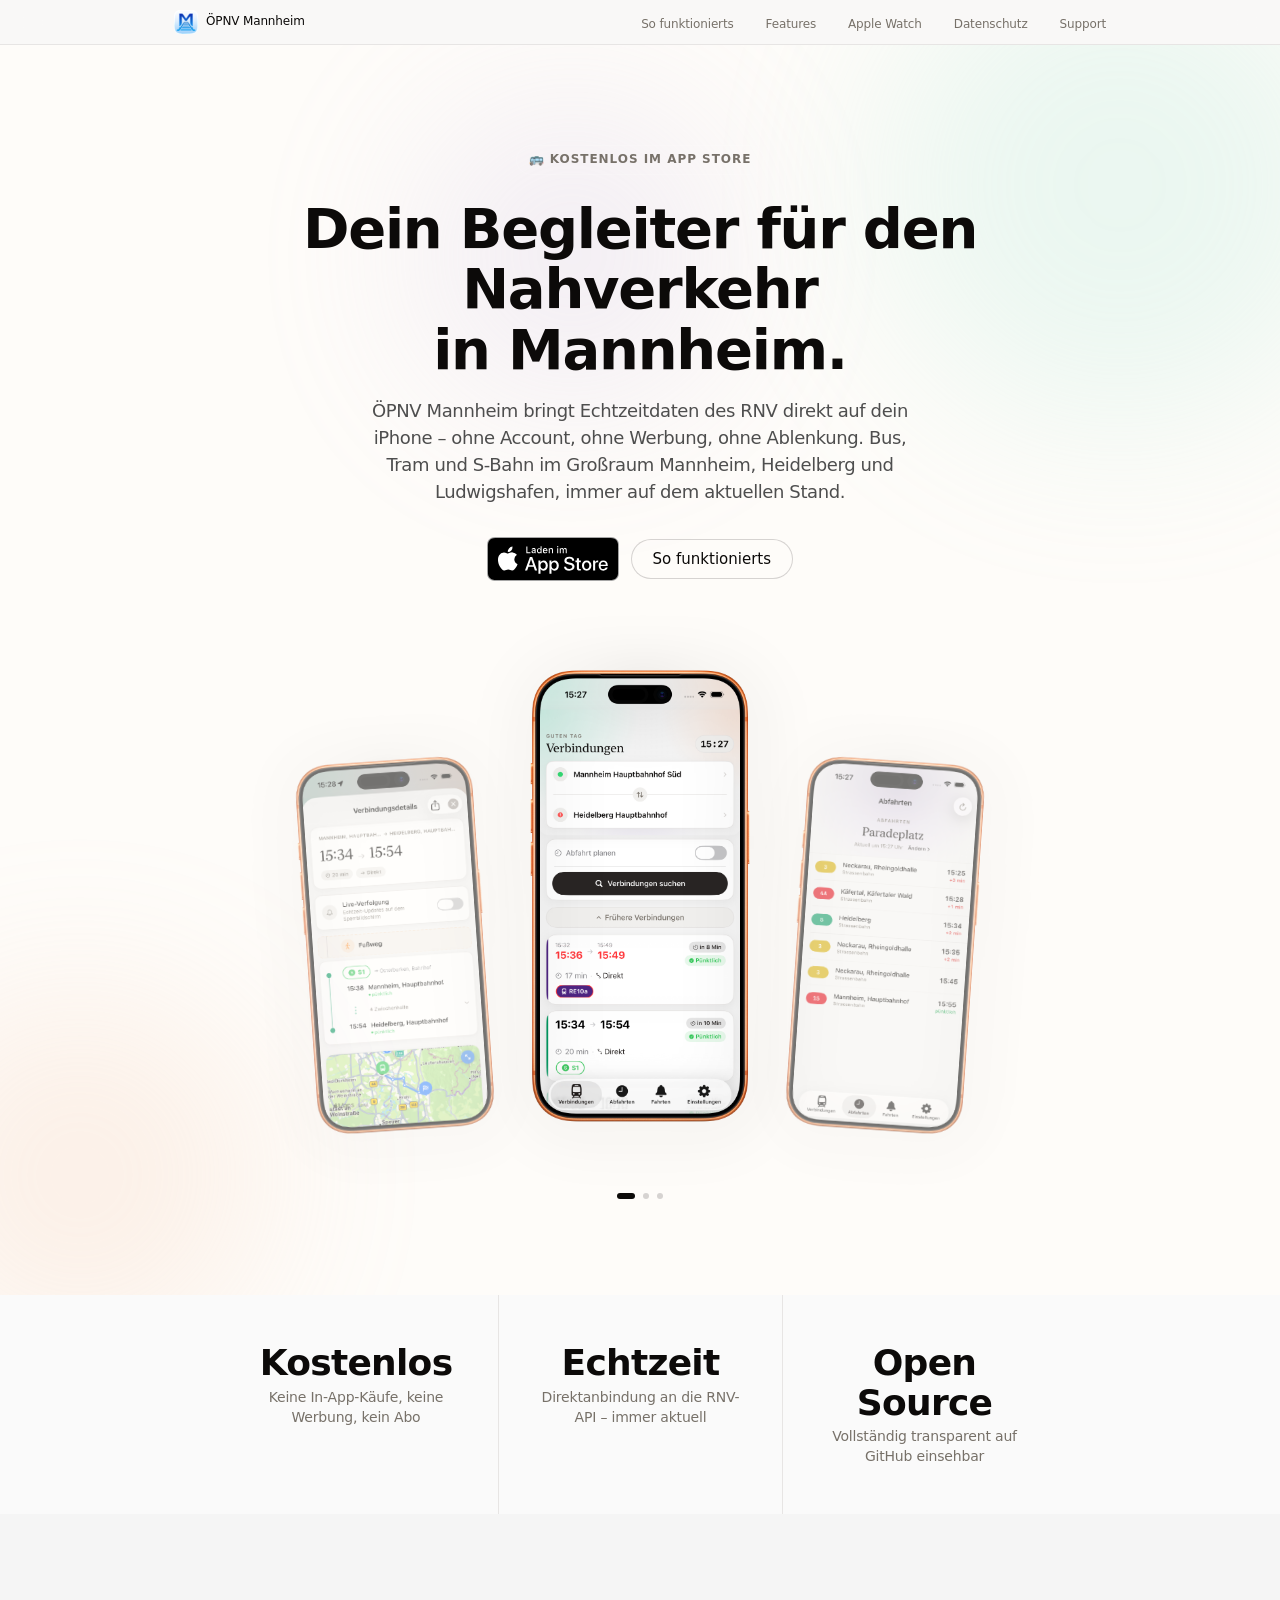
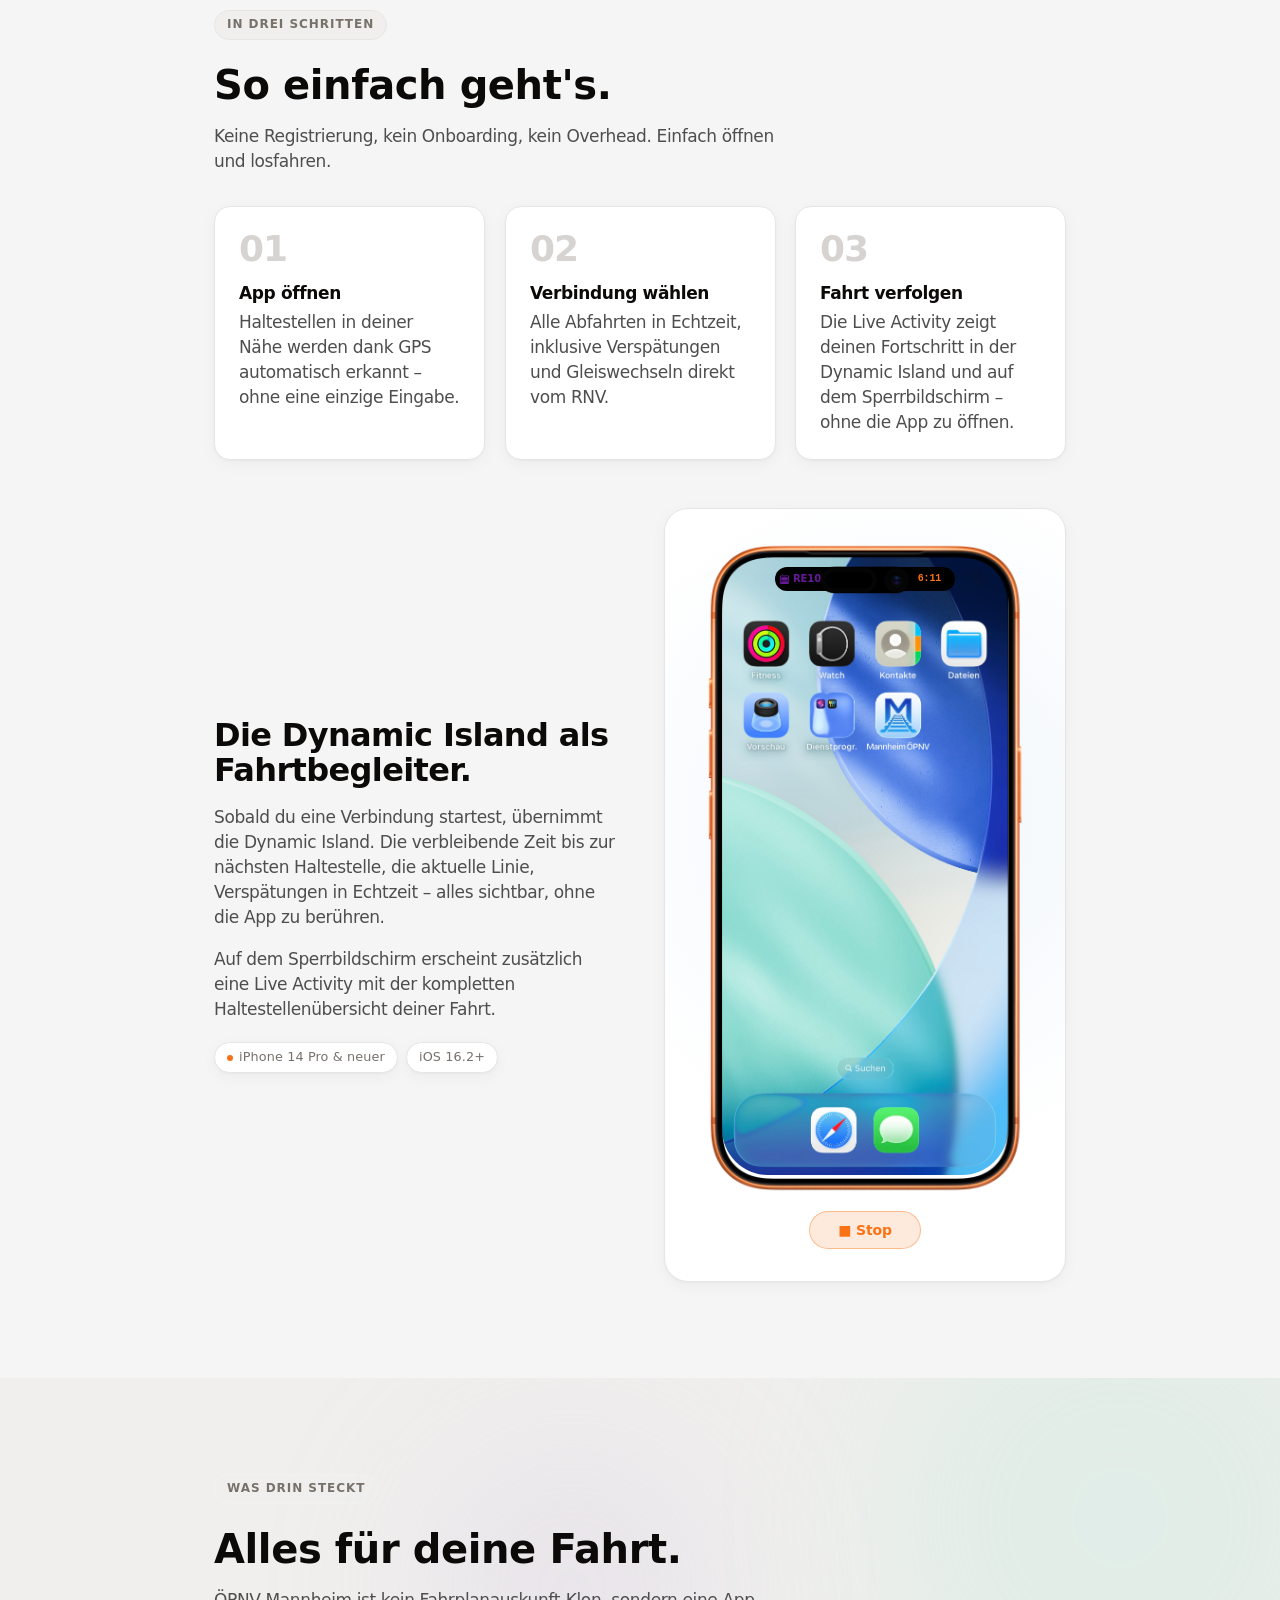
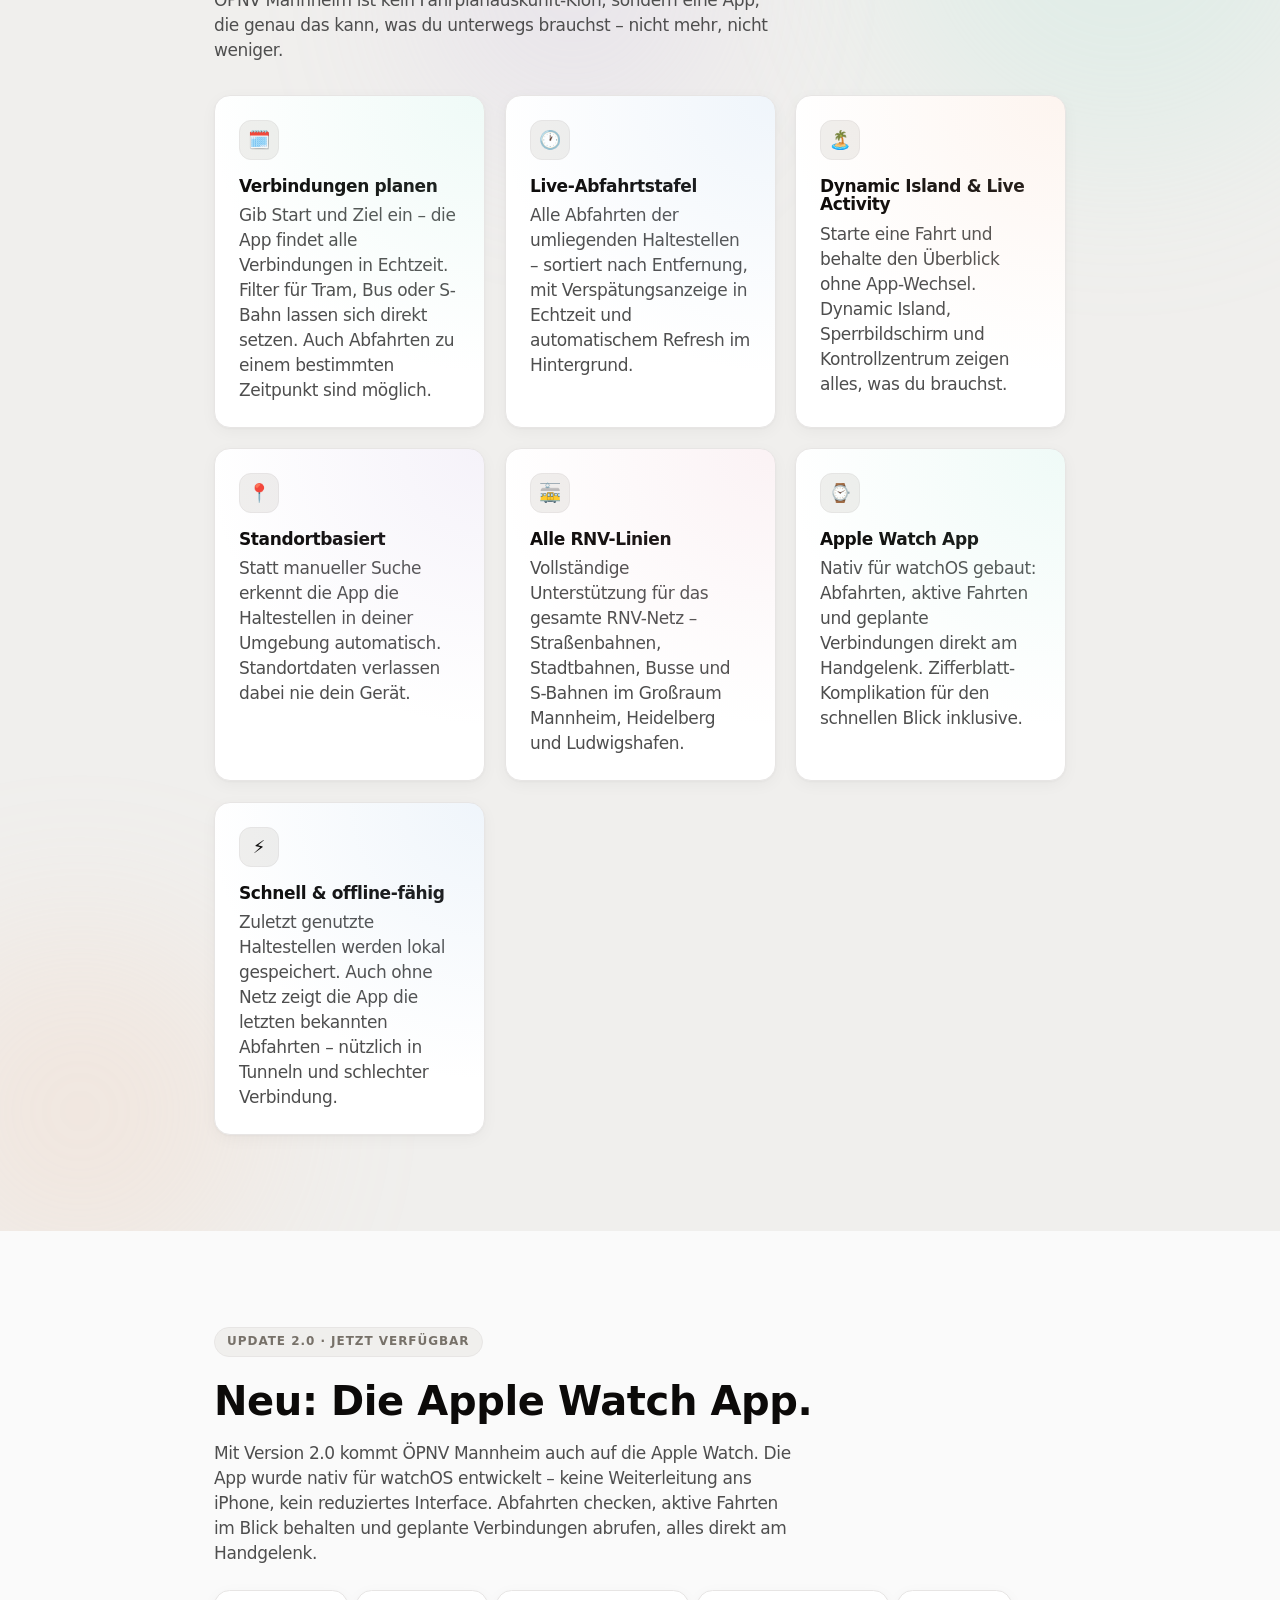
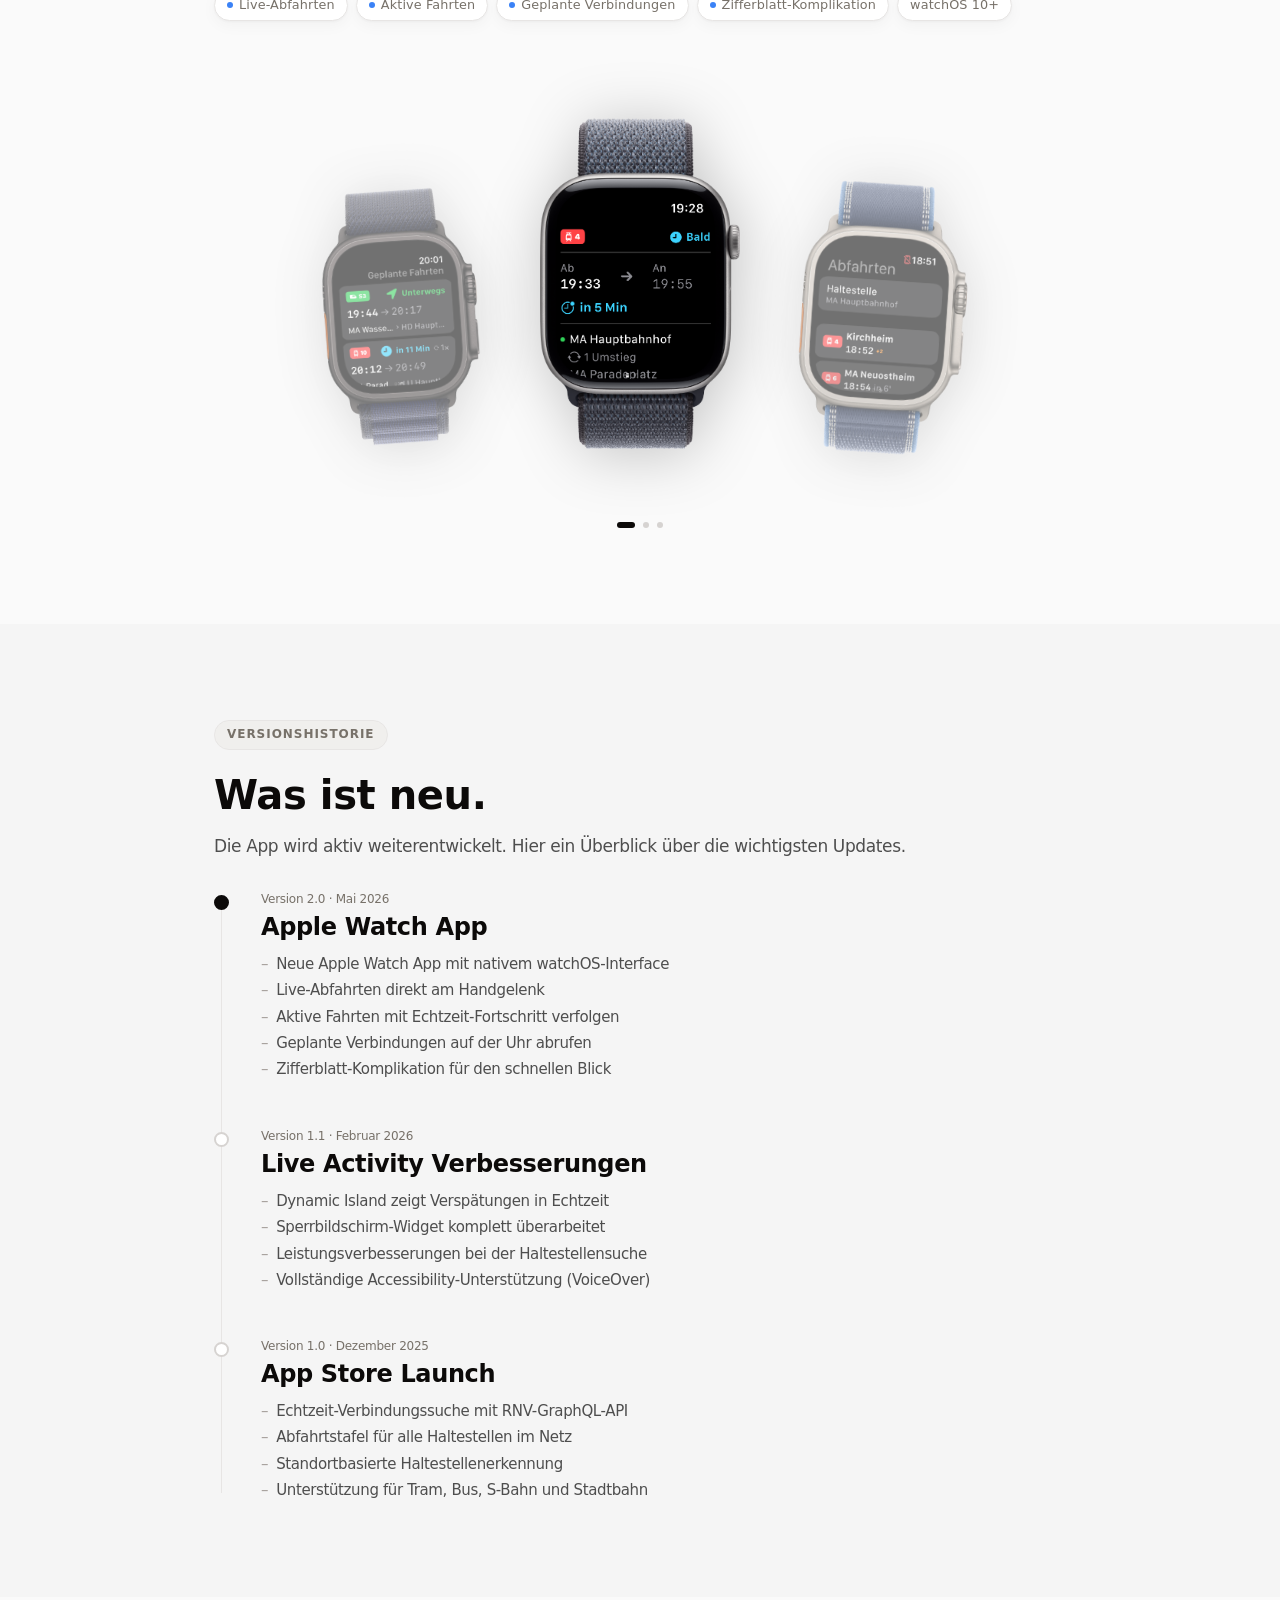
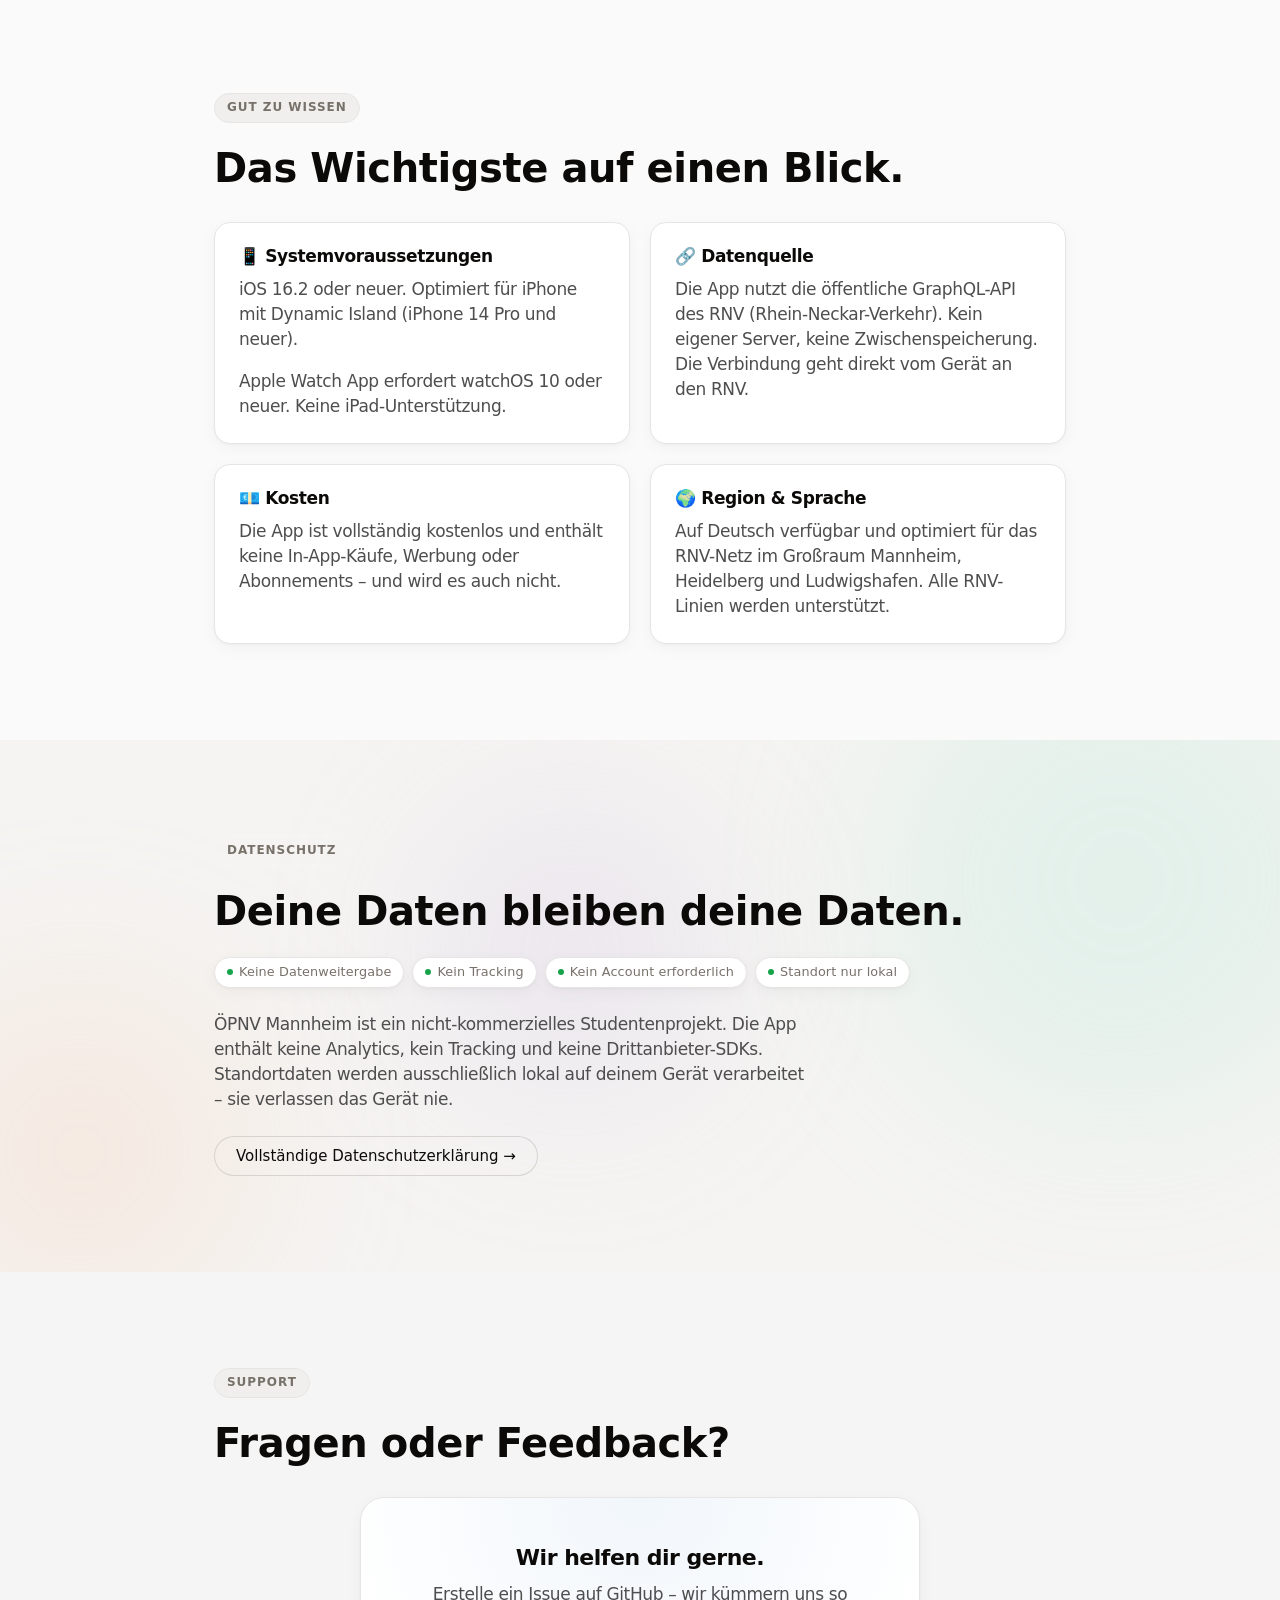
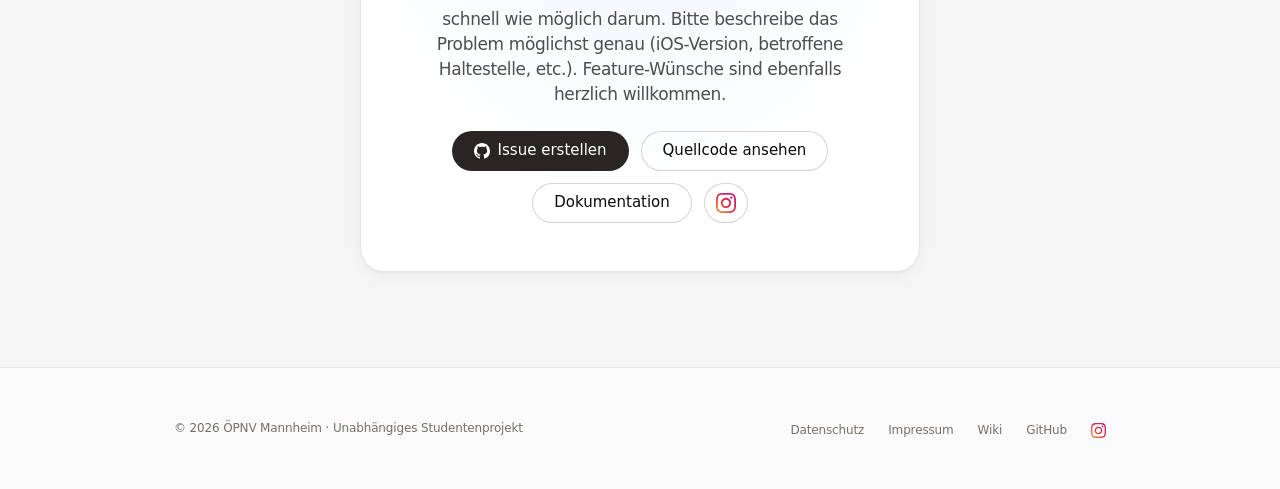
==== commit aee4833e: "feat: Dynamic Island Live Activity Demo eingebaut - Neue dynamic-island-demo.html mit vollständiger " ====
--- a/docs/index.html
+++ b/docs/index.html
@@ -40,6 +40,87 @@
   </script>
 
   <link rel="stylesheet" href="style.css" />
+
+  <!-- Dynamic Island Widget Styles -->
+  <style>
+    :root { --di-w: 88px; --di-h: 24px; }
+    .di-widget { display: flex; flex-direction: column; align-items: center; gap: 16px; }
+    .phone-container { position: relative; width: 320px; height: 654px; flex-shrink: 0; overflow: hidden; }
+    .screen-bg { position: absolute; top: 2.4%; left: 5.33%; width: 89.33%; height: 94.5%; background: #161616; background-image: url("screenshots/Simulator Screenshot - iPhone 17 Pro - 2026-05-12 at 22.54.34.jpeg"); background-size: cover; background-position: center top; border-radius: 20px 20px 46px 46px; z-index: 1; }
+    .phone-frame { position: absolute; top: 0; left: 0; width: 100%; height: 100%; object-fit: contain; z-index: 10; pointer-events: none; user-select: none; -webkit-user-drag: none; }
+    .di-stage { position: absolute; top: 25.5px; left: 0; right: 0; display: flex; justify-content: center; z-index: 5; overflow: visible; }
+    .di-wrap { position: relative; width: var(--di-w); height: var(--di-h); will-change: width, height; }
+    .darkroom { position: absolute; top: 0; left: 0; width: var(--di-w); height: var(--di-h); border-radius: 9999px; background: #000; overflow: hidden; display: flex; align-items: center; justify-content: space-between; will-change: width, height, transform, border-radius; }
+    .expanded-content { position: absolute; inset: 0; display: flex; align-items: center; justify-content: space-between; opacity: 0; filter: blur(5px); transform: scale(0.9); pointer-events: none; will-change: opacity, filter, transform; }
+    .exp-left  { flex: 1; padding-left: 16px; display: flex; align-items: center; }
+    .exp-right { flex: 1; padding-right: 14px; display: flex; align-items: center; justify-content: flex-end; }
+    .caller { display: flex; align-items: center; gap: 8px; }
+    .caller-photo { min-width: 34px; min-height: 34px; max-width: 34px; max-height: 34px; border-radius: 50%; background: linear-gradient(135deg, #f97316 0%, #ec4899 100%); display: flex; align-items: center; justify-content: center; font-size: 12px; font-weight: 700; color: white; overflow: hidden; flex-shrink: 0; }
+    .caller-info { display: flex; flex-direction: column; line-height: 1; letter-spacing: -0.02em; }
+    .caller-info .device { color: #6c6c6c; font-size: 10px; }
+    .caller-info .name   { color: #fff; font-size: 12px; margin-top: 3px; }
+    .phone-booth { display: flex; align-items: center; gap: 8px; }
+    .phone-btn { width: 31px; height: 31px; border-radius: 50%; display: flex; align-items: center; justify-content: center; border: none; cursor: pointer; flex-shrink: 0; }
+    .phone-btn.refuse  { background: #f33939; }
+    .phone-btn.receive { background: #63e159; }
+    .compact-content { position: absolute; inset: 0; display: flex; align-items: center; justify-content: space-between; padding: 0 11px 0 6px; opacity: 0; filter: blur(5px); transform: scale(0.9); pointer-events: none; will-change: opacity, filter, transform; }
+    .compact-left { display: flex; align-items: center; gap: 3px; flex-shrink: 0; margin-left: -2px; }
+    .compact-line { font-size: 10px; font-weight: 800; color: #661a99; letter-spacing: -0.01em; white-space: nowrap; }
+    .compact-time { font-size: 10px; font-weight: 800; color: #f97316; letter-spacing: -0.02em; font-variant-numeric: tabular-nums; font-family: ui-monospace, 'SF Mono', monospace; text-align: right; min-width: 44px; white-space: nowrap; margin-right: 3px; }
+    .minimized-left { position: absolute; top: 50%; left: 8px; transform: translateY(-50%) scaleX(0.5); display: flex; align-items: center; opacity: 0; filter: blur(4px); pointer-events: none; will-change: opacity, filter, transform; }
+    .lyft-mark { width: 16px; height: 16px; border-radius: 50%; background: #f0257f; flex-shrink: 0; }
+    .meta-svg { position: absolute; right: -46px; top: 50%; transform: translateY(-50%); z-index: -1; pointer-events: none; overflow: visible; }
+    .lonely-item { position: absolute; top: 0; right: -31px; width: 28px; height: 30px; display: flex; align-items: center; justify-content: center; color: #fff; font-size: 11px; font-weight: 600; letter-spacing: -0.01em; opacity: 0; filter: blur(4px); transform: translateX(-100px) scaleX(0.5); pointer-events: none; will-change: opacity, filter, transform; }
+    .la-content { position: absolute; inset: 0; opacity: 0; filter: blur(5px); transform: scale(0.9); pointer-events: none; will-change: opacity, filter, transform; overflow: hidden; }
+    .la-panel { position: absolute; inset: 0; display: flex; flex-direction: column; justify-content: space-between; padding: 14px 12px 12px 12px; gap: 10px; opacity: 0; transition: opacity 250ms ease; pointer-events: none; }
+    .la-panel.active { opacity: 1; pointer-events: auto; }
+    .la-header { display: flex; align-items: center; justify-content: space-between; }
+    .la-badge { display: flex; align-items: center; gap: 2px; background: #7c3aed; border-radius: 5px; padding: 2px 5px; font-size: 9px; font-weight: 800; color: white; letter-spacing: -0.01em; margin-left: 20px; }
+    .la-chip { display: flex; align-items: center; gap: 3px; border-radius: 9999px; padding: 3px 8px; font-size: 11px; font-weight: 800; color: white; letter-spacing: -0.01em; margin-right: 8px; }
+    .la-chip-delay     { background: #f97316; }
+    .la-chip-ontime    { background: #22c55e; font-size: 9px; padding: 2px 6px; }
+    .la-chip-unterwegs { background: #3b82f6; }
+    #laPanel-during .la-chip { margin-top: 5px; font-size: 9px; padding: 2px 6px; margin-right: 0; }
+    .la-main { display: flex; align-items: flex-start; justify-content: space-between; gap: 8px; flex: 1; margin-top: 6px; padding-top: 12px; }
+    .la-dep-col { display: flex; flex-direction: column; gap: 2px; flex: 1; }
+    .la-dep-row { display: flex; align-items: center; gap: 4px; }
+    .la-dep-time  { font-size: 14px; font-weight: 800; color: #fff; letter-spacing: -0.03em; font-variant-numeric: tabular-nums; }
+    .la-dep-delay { font-size: 10px; font-weight: 800; color: #f97316; }
+    .la-from      { font-size: 10px; font-weight: 500; color: #888; }
+    .la-cd-col    { display: flex; flex-direction: column; align-items: flex-end; gap: 1px; flex-shrink: 0; }
+    .la-cd-label  { font-size: 7px; font-weight: 700; color: #666; letter-spacing: 0.04em; }
+    .la-cd-value  { font-size: 22px; font-weight: 800; color: #f97316; letter-spacing: -0.04em; line-height: 1; font-variant-numeric: tabular-nums; }
+    .la-footer  { display: flex; align-items: center; justify-content: space-between; padding-bottom: 20px; }
+    .la-to-row  { display: flex; align-items: center; gap: 3px; flex: 1; min-width: 0; }
+    .la-to      { font-size: 10px; font-weight: 600; color: #888; white-space: nowrap; overflow: hidden; text-overflow: ellipsis; }
+    .la-arr     { font-size: 9px; font-weight: 500; color: rgba(136,136,136,0.7); white-space: nowrap; flex-shrink: 0; font-variant-numeric: tabular-nums; }
+    .la-during-row  { display: flex; align-items: flex-start; justify-content: space-between; flex: 1; margin-top: 9px; }
+    .la-stat-left   { display: flex; flex-direction: column; gap: 1px; flex: 1; }
+    .la-stat-right  { display: flex; flex-direction: column; gap: 1px; flex: 1; align-items: flex-end; }
+    .la-stat-center { display: flex; flex-direction: column; align-items: center; flex-shrink: 0; width: 58px; }
+    .la-stat-time-row    { display: flex; align-items: center; gap: 3px; }
+    .la-stat-time-row--r { flex-direction: row-reverse; }
+    .la-stat-time    { font-size: 12px; font-weight: 800; color: #fff; font-variant-numeric: tabular-nums; }
+    .la-stat-delay   { font-size: 9px; font-weight: 800; color: #f97316; }
+    .la-stat-station   { font-size: 9px; font-weight: 500; color: #888; }
+    .la-stat-station--r{ text-align: right; }
+    .la-noch     { font-size: 7px; font-weight: 700; color: #666; }
+    .la-noch-val { font-size: 15px; font-weight: 800; color: #f97316; letter-spacing: -0.03em; line-height: 1.1; font-variant-numeric: tabular-nums; }
+    .la-progress-track { position: relative; height: 22px; display: flex; align-items: center; flex-shrink: 0; margin-bottom: 10px; }
+    .la-progress-track::before { content: ''; position: absolute; inset: 50% 0; margin-top: -3px; height: 6px; background: rgba(255,255,255,0.1); border-radius: 9999px; }
+    .la-progress-fill { position: absolute; left: 0; top: 50%; height: 6px; margin-top: -3px; background: linear-gradient(to right, rgba(249,115,22,0.5), #f97316); border-radius: 9999px; width: 0%; transition: none; }
+    .la-progress-dot { position: absolute; left: calc(0% - 11px); top: 50%; transform: translateY(-50%); width: 22px; height: 22px; background: #f97316; border-radius: 50%; display: flex; align-items: center; justify-content: center; box-shadow: 0 0 8px rgba(249,115,22,0.5); transition: none; }
+    .la-arrived-row { display: flex; align-items: center; gap: 10px; padding: 28px 0 4px 0; }
+    .la-arrived-info { display: flex; flex-direction: column; gap: 2px; }
+    .la-arrived-title   { font-size: 13px; font-weight: 800; color: #fff; }
+    .la-arrived-station { font-size: 10px; font-weight: 500; color: #888; }
+    .la-end-btn { display: flex; align-items: center; justify-content: center; gap: 5px; background: rgba(239,68,68,0.75); border: none; border-radius: 10px; color: white; font-size: 13px; font-weight: 700; font-family: inherit; cursor: pointer; padding: 9px 12px; width: 100%; margin-bottom: 12px; }
+    .status-time { position: absolute; top: 26.75px; left: 48px; height: 24px; display: flex; align-items: center; font-size: 12px; font-weight: 600; color: #fff; letter-spacing: -0.02em; font-variant-numeric: tabular-nums; z-index: 3; pointer-events: none; transition: transform 400ms cubic-bezier(0.34,1.56,0.64,1), opacity 300ms ease; }
+    .status-icons { position: absolute; top: 26.75px; right: 35px; height: 24px; display: flex; align-items: center; gap: 5px; z-index: 3; pointer-events: none; transition: transform 400ms cubic-bezier(0.34,1.56,0.64,1), opacity 300ms ease; }
+    .di-play-btn { display: flex; align-items: center; gap: 8px; padding: 10px 28px; border-radius: 9999px; background: rgba(255,255,255,0.08); border: 1px solid rgba(255,255,255,0.15); color: rgba(255,255,255,0.8); font-size: 14px; font-weight: 600; font-family: inherit; cursor: pointer; letter-spacing: -0.01em; transition: background .2s, color .2s; }
+    .di-play-btn:hover { background: rgba(255,255,255,0.14); color: #fff; }
+    .di-play-btn.playing { background: rgba(249,115,22,0.15); border-color: rgba(249,115,22,0.4); color: #f97316; }
+  </style>
 
   <noscript>
     <style>
@@ -213,7 +294,82 @@
         </div>
       </div>
       <div class="highlight-visual anim anim-d2">
-        <span class="big-emoji">🏝️</span>
+        <div class="di-widget">
+          <div class="phone-container">
+            <div class="screen-bg"></div>
+            <div class="di-stage">
+              <div class="di-wrap" id="diWrap">
+                <div class="darkroom" id="darkroom">
+                  <div class="expanded-content" id="expandedContent">
+                    <div class="exp-left"><div class="caller"><div class="caller-photo">JH</div><div class="caller-info"><span class="device">iPhone</span><span class="name">Jang Haemin</span></div></div></div>
+                    <div class="exp-right"><div class="phone-booth"><button class="phone-btn refuse"><svg width="20" height="20" viewBox="0 0 24 24" fill="white"><path d="M6.6 10.8c1.4 3.1 3.8 5.5 6.9 6.9l2.3-2.3c.27-.27.67-.36 1.02-.24 1.12.37 2.33.57 3.58.57.55 0 1 .45 1 1V20c0 .55-.45 1-1 1C9.4 21 3 14.6 3 6.6c0-.56.45-1 1-1H8c.55 0 1 .45 1 1 0 1.24.2 2.45.57 3.57.11.35.03.74-.25 1.02L6.6 10.8z" transform="rotate(135 12 12)"/></svg></button><button class="phone-btn receive"><svg width="16" height="16" viewBox="0 0 24 24" fill="white"><path d="M6.6 10.8c1.4 3.1 3.8 5.5 6.9 6.9l2.3-2.3c.27-.27.67-.36 1.02-.24 1.12.37 2.33.57 3.58.57.55 0 1 .45 1 1V20c0 .55-.45 1-1 1C9.4 21 3 14.6 3 6.6c0-.56.45-1 1-1H8c.55 0 1 .45 1 1 0 1.24.2 2.45.57 3.57.11.35.03.74-.25 1.02L6.6 10.8z"/></svg></button></div></div>
+                  </div>
+                  <div class="compact-content" id="compactContent">
+                    <div class="compact-left"><svg width="11" height="11" viewBox="0 0 24 24" fill="#661a99"><path d="M19 16H5v1.5c0 .8.7 1.5 1.5 1.5h11c.8 0 1.5-.7 1.5-1.5V16zm0-9H5v7h14V7zM12 4c-.55 0-1 .45-1 1s.45 1 1 1 1-.45 1-1-.45-1-1-1zm8-1H4c-1.1 0-2 .9-2 2v12c0 1.1.9 2 2 2l-2 2v1h20v-1l-2-2c1.1 0 2-.9 2-2V5c0-1.1-.9-2-2-2zm0 15H4V5h16v13z"/></svg><span class="compact-line">RE10</span></div>
+                    <span class="compact-time">6:11</span>
+                  </div>
+                  <div class="minimized-left" id="minimizedLeft"><div class="lyft-mark"></div></div>
+                  <div class="la-content" id="laContent">
+                    <div class="la-panel active" id="laPanel-before" style="gap:2px">
+                      <div class="la-header">
+                        <div class="la-badge"><svg width="9" height="9" viewBox="0 0 24 24" fill="white"><path d="M4 17h2v-7H4v7zm14-9h-4V6l-2-2h-4L6 6v2H2v2h1v9h14v-9h1V8h-1zm-6 9h-4v-4h4v4zm2-9H8V6.83L9.83 5h4.34L16 6.83V8z"/></svg><span>RE 1</span></div>
+                        <div class="la-chip la-chip-delay" id="laChipDelay"><svg width="9" height="9" viewBox="0 0 24 24" fill="white"><path d="M1 21h22L12 2 1 21zm12-3h-2v-2h2v2zm0-4h-2v-4h2v4z"/></svg><span id="laChipDelayText">+16'</span></div>
+                        <div class="la-chip la-chip-ontime" id="laChipOntime" style="display:none;"><svg width="9" height="9" viewBox="0 0 24 24" fill="white"><path d="M9 16.17L4.83 12l-1.42 1.41L9 19 21 7l-1.41-1.41z"/></svg><span>Pünktlich</span></div>
+                      </div>
+                      <div class="la-main">
+                        <div class="la-dep-col">
+                          <div class="la-dep-row"><svg width="9" height="9" viewBox="0 0 24 24" fill="#f97316"><path d="M11.99 2C6.47 2 2 6.48 2 12s4.47 10 9.99 10C17.52 22 22 17.52 22 12S17.52 2 11.99 2zM12 20c-4.42 0-8-3.58-8-8s3.58-8 8-8 8 3.58 8 8-3.58 8-8 8zm.5-13H11v6l5.25 3.15.75-1.23-4.5-2.67V7z"/></svg><span class="la-dep-time" id="laDepTime">20:47</span><span class="la-dep-delay" id="laDepDelay">+16'</span></div>
+                          <span class="la-from">Mannheim, Hauptbahnhof</span>
+                        </div>
+                        <div class="la-cd-col"><span class="la-cd-label" id="laCdLabel">ABFAHRT IN</span><span class="la-cd-value" id="laCdValue">6:04</span></div>
+                      </div>
+                      <div class="la-footer">
+                        <div class="la-to-row"><svg width="8" height="8" viewBox="0 0 24 24" fill="#888"><path d="M8.59 16.59L13.17 12 8.59 7.41 10 6l6 6-6 6z"/></svg><span class="la-to">Heidelberg, Hauptbahnhof</span></div>
+                        <span class="la-arr">Ank. 21:05</span>
+                      </div>
+                    </div>
+                    <div class="la-panel" id="laPanel-during">
+                      <div class="la-header">
+                        <div class="la-badge"><svg width="9" height="9" viewBox="0 0 24 24" fill="white"><path d="M4 17h2v-7H4v7zm14-9h-4V6l-2-2h-4L6 6v2H2v2h1v9h14v-9h1V8h-1zm-6 9h-4v-4h4v4zm2-9H8V6.83L9.83 5h4.34L16 6.83V8z"/></svg><span>RE 1</span></div>
+                        <div class="la-chip la-chip-unterwegs" id="laChipUnterwegs"><svg width="9" height="9" viewBox="0 0 24 24" fill="white"><path d="M12 2C6.48 2 2 6.48 2 12s4.48 10 10 10 10-4.48 10-10S17.52 2 12 2zm-2 14.5v-9l6 4.5-6 4.5z"/></svg><span id="laChipUnterwegsText">Unterwegs</span></div>
+                      </div>
+                      <div class="la-during-row">
+                        <div class="la-stat-left"><div class="la-stat-time-row"><span class="la-stat-time">20:47</span><span class="la-stat-delay" id="laDuringDelay">+5'</span></div><span class="la-stat-station">Mannheim Hbf</span></div>
+                        <div class="la-stat-center"><span class="la-noch">noch</span><span class="la-noch-val" id="laNochVal">14:22</span></div>
+                        <div class="la-stat-right"><div class="la-stat-time-row la-stat-time-row--r"><span class="la-stat-delay" id="laDuringDelayR">+5'</span><span class="la-stat-time">21:05</span></div><span class="la-stat-station la-stat-station--r">Heidelberg Hbf</span></div>
+                      </div>
+                      <div class="la-progress-track">
+                        <div class="la-progress-fill" id="laProgressFill"></div>
+                        <div class="la-progress-dot" id="laProgressDot"><svg width="16" height="16" viewBox="0 0 24 24" fill="white"><path d="M4 17h2v-7H4v7zm14-9h-4V6l-2-2h-4L6 6v2H2v2h1v9h14v-9h1V8h-1zm-6 9h-4v-4h4v4zm2-9H8V6.83L9.83 5h4.34L16 6.83V8z"/></svg></div>
+                      </div>
+                    </div>
+                    <div class="la-panel" id="laPanel-arrived">
+                      <div class="la-arrived-row"><svg width="22" height="22" viewBox="0 0 24 24"><circle cx="12" cy="12" r="10" fill="#22c55e" opacity="0.15"/><path d="M9 16.17L4.83 12l-1.42 1.41L9 19 21 7l-1.41-1.41z" fill="#22c55e"/></svg><div class="la-arrived-info"><span class="la-arrived-title">Angekommen!</span><span class="la-arrived-station">Heidelberg, Hauptbahnhof</span></div></div>
+                      <button class="la-end-btn"><svg width="11" height="11" viewBox="0 0 24 24" fill="white"><path d="M19 6.41L17.59 5 12 10.59 6.41 5 5 6.41 10.59 12 5 17.59 6.41 19 12 13.41 17.59 19 19 17.59 13.41 12z"/></svg>Beenden</button>
+                    </div>
+                  </div>
+                </div>
+                <svg class="meta-svg" id="metaSvg" width="90" height="52" aria-hidden="true">
+                  <defs><filter id="split-effect" width="400%" x="-150%" height="400%" y="-150%"><feGaussianBlur id="gaussBlur" in="SourceGraphic" stdDeviation="10" result="blur"/><feColorMatrix in="blur" mode="matrix" values="1 0 0 0 0  0 1 0 0 0  0 0 1 0 0  0 0 0 25 -10" result="goo"/><feComposite in="SourceGraphic" in2="goo" operator="atop"/></filter></defs>
+                  <g filter="url(#split-effect)"><circle cx="21" cy="26" r="12" fill="#5ac8fa"/><rect id="lonelyRect" x="6" y="16" width="27" height="23.5" rx="12" fill="#30d158"/></g>
+                </svg>
+                <div class="lonely-item" id="lonelyItem"><svg width="14" height="14" viewBox="0 0 24 24" fill="white"><path d="M12 3v10.55c-.59-.34-1.27-.55-2-.55-2.21 0-4 1.79-4 4s1.79 4 4 4 4-1.79 4-4V7h4V3h-6z"/></svg></div>
+              </div>
+            </div>
+            <div class="di-stage" style="top:0;pointer-events:none;z-index:6">
+              <div style="position:relative;width:var(--di-w);height:var(--di-h)"></div>
+            </div>
+            <div class="status-time" id="statusTime"></div>
+            <div class="status-icons" id="statusIcons">
+              <svg width="12" height="8" viewBox="0 0 17 12" aria-hidden="true"><rect x="0" y="8" width="4.5" height="4" rx="0.8" fill="white"/><rect x="6" y="4" width="4.5" height="8" rx="0.8" fill="white"/><rect x="12" y="0" width="4.5" height="12" rx="0.8" fill="white"/></svg>
+              <svg id="statusWifi" width="20" height="16" viewBox="0 2 24 20" fill="none" aria-hidden="true" opacity="0.45" style="transition:opacity 250ms ease,transform 400ms cubic-bezier(0.34,1.56,0.64,1);margin-top:-4px;transform-origin:center"><circle cx="12" cy="20" r="1.5" fill="white"/><path d="M8.5 16.5a5 5 0 0 1 7 0" stroke="white" stroke-width="3" stroke-linecap="square"/><path d="M5 13a10 10 0 0 1 14 0" stroke="white" stroke-width="3" stroke-linecap="square"/></svg>
+              <svg id="statusBattery" width="22" height="11" viewBox="0 0 27 13" aria-hidden="true" style="transition:transform 400ms cubic-bezier(0.34,1.56,0.64,1)"><rect x="0.75" y="0.75" width="22.5" height="11.5" rx="3.5" stroke="white" stroke-width="1.2" fill="none" opacity="0.4"/><path d="M24 4.5v4a2 2 0 0 0 0-4z" fill="white" opacity="0.4"/><rect x="2.5" y="2.5" width="17" height="8" rx="2" fill="white"/></svg>
+            </div>
+            <img class="phone-frame" src="screenshots/iPhone 17 Pro - Cosmic Orange - Portrait.png" alt="" draggable="false">
+          </div>
+          <div id="stateLabel" style="display:none"></div>
+          <button class="di-play-btn" id="btnAuto" onclick="toggleAutoPlay()">▶ Play</button>
+        </div>
       </div>
     </div>
   </div>
@@ -633,6 +789,253 @@
 
 initCarousel('carouselTrack', 'carouselDots');
 initCarousel('watchCarouselTrack', 'watchCarouselDots');
+
+/* ── Dynamic Island Full Widget ──────────────── */
+(function () {
+const diWrap         = document.getElementById('diWrap');
+const darkroom       = document.getElementById('darkroom');
+const expandedContent= document.getElementById('expandedContent');
+const compactContent = document.getElementById('compactContent');
+const minimizedLeft  = document.getElementById('minimizedLeft');
+const laContent      = document.getElementById('laContent');
+const lonelyItem     = document.getElementById('lonelyItem');
+const lonelyRect     = document.getElementById('lonelyRect');
+const gaussBlur      = document.getElementById('gaussBlur');
+const statusTime     = document.getElementById('statusTime');
+function updateClock() {
+  const now = new Date();
+  statusTime.textContent = now.getHours().toString().padStart(2,'0') + ':' + now.getMinutes().toString().padStart(2,'0');
+  setTimeout(updateClock, 60000 - (now.getSeconds()*1000 + now.getMilliseconds()));
+}
+updateClock();
+const statusIcons    = document.getElementById('statusIcons');
+const statusWifi     = document.getElementById('statusWifi');
+const statusBattery  = document.getElementById('statusBattery');
+const stateLabel     = document.getElementById('stateLabel');
+const laChipDelay    = document.getElementById('laChipDelay');
+const laChipOntime   = document.getElementById('laChipOntime');
+const laDepDelay     = document.getElementById('laDepDelay');
+const laCdValue      = document.getElementById('laCdValue');
+const btnAuto        = document.getElementById('btnAuto');
+if (!diWrap) return;
+
+const DI_W = '88px', DI_H = '24px';
+let currentMode = 'default';
+
+const FLAT_DUR  = 320,  FLAT_EASE  = 'cubic-bezier(0.25,0.46,0.45,0.94)';
+const LARGE_DUR = 680,  LARGE_EASE = 'cubic-bezier(0.34,1.56,0.64,1)';
+const SPLIT_DUR = 560,  SPLIT_EASE = 'cubic-bezier(0.34,1.80,0.64,1)';
+
+function animateValue(from, to, duration, easing, delay, onUpdate) {
+  const start = performance.now() + (delay || 0);
+  function step(now) {
+    if (now < start) { requestAnimationFrame(step); return; }
+    const t = Math.min((now - start) / duration, 1);
+    onUpdate(from + (to - from) * easing(t));
+    if (t < 1) requestAnimationFrame(step);
+  }
+  requestAnimationFrame(step);
+}
+function easeInOut(t) { return t < 0.5 ? 2*t*t : -1+(4-2*t)*t; }
+function easeOut(t)   { return 1 - Math.pow(1-t, 3); }
+function linear(t)    { return t; }
+function setTransition(el, props) { el.style.transition = props; }
+let currentBlur = 10;
+function animateBlur(toValue, duration, easing, delay) {
+  const from = currentBlur;
+  animateValue(from, toValue, duration, easing, delay, v => { currentBlur = v; gaussBlur.setAttribute('stdDeviation', v); });
+}
+let currentRectTx = 0;
+function animateRectTx(toValue, duration, easing, delay) {
+  const from = currentRectTx;
+  animateValue(from, toValue, duration, easing, delay, v => { currentRectTx = v; lonelyRect.setAttribute('transform', `translate(${v}, 0)`); });
+}
+
+function setMode(newMode) {
+  if (newMode === currentMode) return;
+  const prev = currentMode; currentMode = newMode;
+  const t = `${prev}→${newMode}`;
+  if (newMode === 'default') applyDefault(t);
+  else if (newMode === 'large') applyLarge(t);
+  else if (newMode === 'xlarge') applyXlarge(t);
+  else if (newMode === 'split') applySplit(t);
+  else if (newMode === 'compact') applyCompact(t);
+}
+
+function applyDefault(t) {
+  const delay = t.startsWith('split') ? 0 : 100;
+  setTransition(diWrap, `width ${FLAT_DUR}ms ${FLAT_EASE} ${delay}ms`);
+  diWrap.style.width = DI_W;
+  setTransition(darkroom, `width ${FLAT_DUR}ms ${FLAT_EASE} ${delay}ms, height ${FLAT_DUR}ms ${FLAT_EASE} ${delay}ms, transform ${FLAT_DUR}ms ${FLAT_EASE} ${delay}ms, border-top-left-radius ${FLAT_DUR}ms ${FLAT_EASE} ${delay}ms, border-top-right-radius ${FLAT_DUR}ms ${FLAT_EASE} ${delay}ms, border-bottom-left-radius ${FLAT_DUR}ms ${FLAT_EASE} ${delay}ms, border-bottom-right-radius ${FLAT_DUR}ms ${FLAT_EASE} ${delay}ms`);
+  darkroom.style.width = DI_W; darkroom.style.height = DI_H; darkroom.style.transform = 'translateX(0)'; darkroom.style.background = '#000';
+  darkroom.style.borderTopLeftRadius = darkroom.style.borderTopRightRadius = darkroom.style.borderBottomLeftRadius = darkroom.style.borderBottomRightRadius = '9999px';
+  setTransition(expandedContent, `opacity 150ms ease, filter 150ms ease, transform 150ms ease`);
+  expandedContent.style.opacity = '0'; expandedContent.style.filter = 'blur(5px)'; expandedContent.style.transform = 'scale(0.9)'; expandedContent.style.pointerEvents = 'none';
+  setTransition(laContent, `opacity 150ms ease, filter 150ms ease, transform 150ms ease`);
+  laContent.style.opacity = '0'; laContent.style.filter = 'blur(5px)'; laContent.style.transform = 'scale(0.9)'; laContent.style.pointerEvents = 'none';
+  setTransition(minimizedLeft, `opacity 150ms ease, filter 150ms ease, transform 150ms ease`);
+  minimizedLeft.style.opacity = '0'; minimizedLeft.style.filter = 'blur(4px)'; minimizedLeft.style.transform = 'translateY(-50%) scaleX(0.5)';
+  setTransition(lonelyItem, `opacity 150ms ease, filter 150ms ease, transform 150ms ease`);
+  lonelyItem.style.opacity = '0'; lonelyItem.style.filter = 'blur(4px)'; lonelyItem.style.transform = 'translateX(-100px) scaleX(0.5)'; lonelyItem.style.pointerEvents = 'none';
+  setTransition(compactContent, `opacity 150ms ease, filter 150ms ease, transform 150ms ease`);
+  compactContent.style.opacity = '0'; compactContent.style.filter = 'blur(5px)'; compactContent.style.transform = 'scale(0.9)'; compactContent.style.pointerEvents = 'none';
+  statusTime.style.transform = 'translateX(0)'; statusTime.style.opacity = '1';
+  statusIcons.style.transform = 'translateX(0)'; statusIcons.style.opacity = '1';
+  statusWifi.style.opacity = '0.45'; statusWifi.style.transform = '';
+  statusBattery.style.transform = 'translateX(0)';
+  if (t.startsWith('split')) { animateBlur(10, 100, easeOut, 0); animateRectTx(0, FLAT_DUR, easeOut, 0); }
+}
+
+function applyLarge(t) {
+  const delay = t.startsWith('split') ? 50 : 0, expDelay = 100 + (t.startsWith('split') ? 50 : 0);
+  setTransition(diWrap, `width ${LARGE_DUR}ms ${LARGE_EASE} ${delay}ms`); diWrap.style.width = '260px';
+  setTransition(darkroom, `width ${LARGE_DUR}ms ${LARGE_EASE} ${delay}ms, height ${LARGE_DUR}ms ${LARGE_EASE} ${delay}ms, transform ${LARGE_DUR}ms ${LARGE_EASE} ${delay}ms, border-top-left-radius ${LARGE_DUR}ms ease-out ${delay}ms, border-top-right-radius ${LARGE_DUR}ms ease-out ${delay}ms, border-bottom-left-radius ${LARGE_DUR}ms ease-out ${delay}ms, border-bottom-right-radius ${LARGE_DUR}ms ease-out ${delay}ms`);
+  darkroom.style.width = '260px'; darkroom.style.height = '62px'; darkroom.style.transform = 'translateX(0)';
+  darkroom.style.borderTopLeftRadius = darkroom.style.borderTopRightRadius = darkroom.style.borderBottomLeftRadius = darkroom.style.borderBottomRightRadius = '40px';
+  setTimeout(() => { setTransition(expandedContent, `opacity 200ms ease, filter 200ms ease, transform 200ms ease`); expandedContent.style.opacity = '1'; expandedContent.style.filter = 'blur(0)'; expandedContent.style.transform = 'scale(1)'; expandedContent.style.pointerEvents = 'auto'; }, expDelay);
+  setTransition(minimizedLeft, `opacity 150ms ease`); minimizedLeft.style.opacity = '0';
+  setTransition(lonelyItem, `opacity 150ms ease`); lonelyItem.style.opacity = '0'; lonelyItem.style.pointerEvents = 'none';
+  setTransition(compactContent, `opacity 150ms ease, filter 150ms ease, transform 150ms ease`); compactContent.style.opacity = '0'; compactContent.style.filter = 'blur(5px)'; compactContent.style.transform = 'scale(0.9)'; compactContent.style.pointerEvents = 'none';
+  setTransition(laContent, `opacity 150ms ease, filter 150ms ease, transform 150ms ease`); laContent.style.opacity = '0'; laContent.style.filter = 'blur(5px)'; laContent.style.transform = 'scale(0.9)'; laContent.style.pointerEvents = 'none';
+  if (t.startsWith('split')) { animateBlur(10, 100, easeOut, 0); animateRectTx(0, FLAT_DUR, easeOut, 0); }
+}
+
+function applyXlarge(t) {
+  const delay = t.startsWith('split') ? 50 : 0, expDelay = 100 + (t.startsWith('split') ? 50 : 0);
+  const fromDefault = t.startsWith('default') || t.startsWith('compact');
+  setTransition(diWrap, `width ${LARGE_DUR}ms ${LARGE_EASE} ${delay}ms`); diWrap.style.width = '263px';
+  if (fromDefault) {
+    darkroom.style.transition = 'none';
+    darkroom.style.borderTopLeftRadius = darkroom.style.borderTopRightRadius = darkroom.style.borderBottomLeftRadius = darkroom.style.borderBottomRightRadius = '41px';
+    darkroom.getBoundingClientRect();
+  }
+  setTransition(darkroom, `width ${LARGE_DUR}ms ${LARGE_EASE} ${delay}ms, height ${LARGE_DUR}ms ${LARGE_EASE} ${delay}ms, transform ${LARGE_DUR}ms ${LARGE_EASE} ${delay}ms` + (fromDefault ? '' : `, border-top-left-radius ${LARGE_DUR}ms ease-out ${delay}ms, border-top-right-radius ${LARGE_DUR}ms ease-out ${delay}ms, border-bottom-left-radius ${LARGE_DUR}ms ease-out ${delay}ms, border-bottom-right-radius ${LARGE_DUR}ms ease-out ${delay}ms`));
+  darkroom.style.width = '263px'; darkroom.style.height = '140px'; darkroom.style.transform = 'translateX(0)';
+  darkroom.style.borderTopLeftRadius = darkroom.style.borderTopRightRadius = darkroom.style.borderBottomLeftRadius = darkroom.style.borderBottomRightRadius = '41px';
+  setTimeout(() => {
+    setTransition(expandedContent, `opacity 200ms ease, filter 200ms ease, transform 200ms ease`); expandedContent.style.opacity = '0'; expandedContent.style.filter = 'blur(5px)'; expandedContent.style.transform = 'scale(0.9)'; expandedContent.style.pointerEvents = 'none';
+    setTransition(laContent, `opacity 200ms ease, filter 200ms ease, transform 200ms ease`); laContent.style.opacity = '1'; laContent.style.filter = 'blur(0)'; laContent.style.transform = 'scale(1)'; laContent.style.pointerEvents = 'auto';
+  }, expDelay);
+  setTransition(minimizedLeft, `opacity 150ms ease`); minimizedLeft.style.opacity = '0';
+  setTransition(lonelyItem, `opacity 150ms ease`); lonelyItem.style.opacity = '0'; lonelyItem.style.pointerEvents = 'none';
+  setTransition(compactContent, `opacity 150ms ease, filter 150ms ease, transform 150ms ease`); compactContent.style.opacity = '0'; compactContent.style.filter = 'blur(5px)'; compactContent.style.transform = 'scale(0.9)'; compactContent.style.pointerEvents = 'none';
+  statusTime.style.transform = 'translateX(-80px)'; statusTime.style.opacity = '0';
+  statusIcons.style.transform = 'translateX(80px)'; statusIcons.style.opacity = '0';
+  if (t.startsWith('split')) { animateBlur(10, 100, easeOut, 0); animateRectTx(0, FLAT_DUR, easeOut, 0); }
+}
+
+function applyCompact(t) {
+  const delay = (t.startsWith('large') || t.startsWith('xlarge')) ? 100 : 0, contentDelay = delay + 80;
+  setTransition(darkroom, `width ${SPLIT_DUR}ms ${SPLIT_EASE} ${delay}ms, height ${FLAT_DUR}ms ${FLAT_EASE} ${delay}ms, transform ${SPLIT_DUR}ms ${SPLIT_EASE} ${delay}ms, border-radius 200ms ease ${delay}ms`);
+  darkroom.style.width = '180px'; darkroom.style.height = DI_H; darkroom.style.transform = 'translateX(-46px)'; darkroom.style.borderRadius = '9999px';
+  setTransition(expandedContent, `opacity 150ms ease, filter 150ms ease, transform 150ms ease`); expandedContent.style.opacity = '0'; expandedContent.style.filter = 'blur(5px)'; expandedContent.style.transform = 'scale(0.9)'; expandedContent.style.pointerEvents = 'none';
+  setTransition(laContent, `opacity 150ms ease, filter 150ms ease, transform 150ms ease`); laContent.style.opacity = '0'; laContent.style.filter = 'blur(5px)'; laContent.style.transform = 'scale(0.9)'; laContent.style.pointerEvents = 'none';
+  setTimeout(() => { setTransition(compactContent, `opacity 200ms ease, filter 200ms ease, transform 200ms ease`); compactContent.style.opacity = '1'; compactContent.style.filter = 'blur(0)'; compactContent.style.transform = 'scale(1)'; compactContent.style.pointerEvents = 'auto'; }, contentDelay);
+  statusTime.style.transform = 'translateX(-80px)'; statusTime.style.opacity = '0';
+  statusIcons.style.transform = 'translateX(80px)'; statusIcons.style.opacity = '0';
+  if (t.startsWith('split')) { animateBlur(10, 100, easeOut, 0); animateRectTx(0, FLAT_DUR, easeOut, 0); }
+}
+
+function setLaPanel(panelId, chip) {
+  document.querySelectorAll('.la-panel').forEach(p => p.classList.remove('active'));
+  const el = document.getElementById('laPanel-' + panelId);
+  if (el) el.classList.add('active');
+  if (panelId === 'during') { startProgressAnim(chip === 'ontime'); }
+  else if (panelId === 'before') { startBeforeAnim(chip === 'ontime'); darkroom.style.background = '#000'; }
+  else { darkroom.style.background = '#000'; }
+}
+
+let beforeRaf = null;
+function startBeforeAnim(isOntime) {
+  if (beforeRaf) cancelAnimationFrame(beforeRaf);
+  const cdEl = document.getElementById('laCdValue'); if (!cdEl) return;
+  const totalSec = 364, dur = 5000, start = performance.now();
+  function fmt(s) { return Math.floor(s/60)+':'+String(s%60).padStart(2,'0'); }
+  cdEl.textContent = fmt(totalSec);
+  function tick(now) { const t = Math.min((now-start)/dur,1); cdEl.textContent = fmt(Math.round((1-t)*totalSec)); if (t<1) beforeRaf = requestAnimationFrame(tick); }
+  beforeRaf = requestAnimationFrame(tick);
+}
+
+let progressRaf = null;
+function startProgressAnim(isOntime) {
+  if (progressRaf) cancelAnimationFrame(progressRaf);
+  const fill = document.getElementById('laProgressFill'), dot = document.getElementById('laProgressDot'), nochVal = document.getElementById('laNochVal');
+  const color = isOntime ? '#22c55e' : '#f97316', colorFad = isOntime ? 'rgba(34,197,94,0.5)' : 'rgba(249,115,22,0.5)';
+  const totalSec = 862, dur = 6000, start = performance.now();
+  if (fill) fill.style.background = `linear-gradient(to right, ${colorFad}, ${color})`;
+  if (dot)  { dot.style.background = color; dot.style.boxShadow = `0 0 8px ${colorFad}`; }
+  darkroom.style.background = '#000';
+  function fmt(s) { return Math.floor(s/60)+':'+String(s%60).padStart(2,'0'); }
+  function tick(now) {
+    const t = Math.min((now-start)/dur,1), pct = easeInOut(t)*100;
+    fill.style.width = pct+'%'; dot.style.left = 'calc('+pct+'% - 11px)';
+    if (nochVal) nochVal.textContent = fmt(Math.round((1-t)*totalSec));
+    if (t<1) progressRaf = requestAnimationFrame(tick);
+  }
+  fill.style.width = '0%'; dot.style.left = 'calc(0% - 11px)';
+  if (nochVal) nochVal.textContent = fmt(totalSec);
+  progressRaf = requestAnimationFrame(tick);
+}
+
+function applyAutoStep(step) {
+  if (step.mode === 'xlarge') {
+    if (step.panel === 'before' && step.chip) {
+      laChipDelay.style.display  = step.chip === 'delay'  ? '' : 'none';
+      laChipOntime.style.display = step.chip === 'ontime' ? '' : 'none';
+      laDepDelay.style.display   = step.chip === 'delay'  ? '' : 'none';
+      laCdValue.style.color      = step.chip === 'ontime' ? '#22c55e' : '#f97316';
+    }
+    if (step.panel === 'during') {
+      const dL = document.getElementById('laDuringDelay'), dR = document.getElementById('laDuringDelayR');
+      const cUW = document.getElementById('laChipUnterwegs'), cTx = document.getElementById('laChipUnterwegsText');
+      const isOT = step.chip === 'ontime';
+      if (dL) dL.style.display = isOT ? 'none' : ''; if (dR) dR.style.display = isOT ? 'none' : '';
+      if (cUW) cUW.style.background = isOT ? '#22c55e' : '#3b82f6'; if (cTx) cTx.textContent = isOT ? 'Pünktlich' : 'Unterwegs';
+    }
+    if (currentMode === 'xlarge') setLaPanel(step.panel, step.chip);
+    else { setLaPanel(step.panel, step.chip); setMode('xlarge'); }
+  } else { setMode(step.mode); }
+}
+
+const S_DEFAULT      = { mode: 'default' };
+const S_COMPACT      = { mode: 'compact' };
+const S_LA_DELAYED   = { mode: 'xlarge', panel: 'before', chip: 'delay' };
+const S_LA_ONTIME    = { mode: 'xlarge', panel: 'before', chip: 'ontime' };
+const S_LA_DURING    = { mode: 'xlarge', panel: 'during', chip: 'delay' };
+const S_LA_DURING_OT = { mode: 'xlarge', panel: 'during', chip: 'ontime' };
+const S_LA_ARRIVED   = { mode: 'xlarge', panel: 'arrived' };
+
+function pressBeendenButton(callback) {
+  const btn = document.querySelector('.la-end-btn'); if (!btn) { callback(); return; }
+  btn.style.transition = 'transform 120ms ease, opacity 120ms ease'; btn.style.transform = 'scale(0.91)'; btn.style.opacity = '0.6';
+  setTimeout(() => { btn.style.transform = 'scale(1)'; btn.style.opacity = '1'; setTimeout(callback, 350); }, 220);
+}
+
+let autoTimer = null, isPlaying = false;
+function stopAuto() {
+  if (!isPlaying) return; isPlaying = false; clearTimeout(autoTimer);
+  btnAuto.classList.remove('playing'); btnAuto.textContent = '▶ Play';
+}
+function toggleAutoPlay() {
+  if (isPlaying) { stopAuto(); } else { isPlaying = true; btnAuto.classList.add('playing'); btnAuto.textContent = '■ Stop'; runAutoSequence(); }
+}
+window.toggleAutoPlay = toggleAutoPlay;
+toggleAutoPlay();
+function runAutoSequence() {
+  if (!isPlaying) return;
+  const isDelayed = Math.random() < 0.5, beforeStep = isDelayed ? S_LA_DELAYED : S_LA_ONTIME, duringStep = isDelayed ? S_LA_DURING : S_LA_DURING_OT;
+  const sequence = [{ step: S_DEFAULT, dur: 1200 }, { step: S_COMPACT, dur: 2000 }, { step: beforeStep, dur: 5000 }, { step: duringStep, dur: 8000 }, { step: S_LA_ARRIVED, dur: 4000 }];
+  let i = 0;
+  function next() {
+    if (!isPlaying) return;
+    if (i >= sequence.length) { pressBeendenButton(() => { if (!isPlaying) return; applyAutoStep(S_DEFAULT); autoTimer = setTimeout(() => { if (isPlaying) runAutoSequence(); }, 20000); }); return; }
+    const { step, dur } = sequence[i++]; applyAutoStep(step); autoTimer = setTimeout(next, dur);
+  }
+  next();
+}
+
+})();
+/* ── Legacy Dynamic Island mini-demo (kept for reference, disabled) ── */
 </script>
 </body>
 </html>
--- a/docs/style.css
+++ b/docs/style.css
@@ -934,6 +934,300 @@
   .tile-dark-2 .carousel-dots .dot.active { background: rgba(250,250,249,.85); }
 }
 
+/* ── Dynamic Island Demo ─────────────────────────────────────────── */
+.di-demo {
+  position: relative;
+  display: flex;
+  flex-direction: column;
+  align-items: center;
+  gap: 14px;
+  z-index: 1;
+}
+
+.di-ambient {
+  position: absolute;
+  width: 200px;
+  height: 200px;
+  border-radius: 50%;
+  background: radial-gradient(circle, rgba(249,115,22,.4), transparent 70%);
+  top: 0;
+  left: 50%;
+  transform: translateX(-50%);
+  filter: blur(32px);
+  opacity: 0;
+  transition: opacity .7s ease;
+  pointer-events: none;
+}
+
+.di-ambient.on { opacity: 1; }
+
+.di-screen-chip {
+  width: 224px;
+  background: #0a0a0a;
+  border-radius: 26px;
+  overflow: hidden;
+  position: relative;
+  box-shadow:
+    0 0 0 1px rgba(255,255,255,.07),
+    0 12px 48px rgba(0,0,0,.6);
+}
+
+.di-sb {
+  display: flex;
+  align-items: center;
+  justify-content: space-between;
+  padding: 14px 18px 0;
+}
+
+.di-sb-clock {
+  color: white;
+  font-size: 13px;
+  font-weight: 600;
+  font-family: -apple-system, BlinkMacSystemFont, 'SF Pro Text', system-ui, sans-serif;
+  letter-spacing: -.03em;
+}
+
+.di-sb-icons {
+  display: flex;
+  align-items: center;
+  gap: 5px;
+}
+
+.di-pill-row {
+  display: flex;
+  justify-content: center;
+  padding: 6px 0 0;
+}
+
+/* ── Pill shell ─── */
+.di-pill {
+  background: #000;
+  border-radius: 999px;
+  height: 34px;
+  width: 158px;
+  display: flex;
+  align-items: center;
+  justify-content: center;
+  position: relative;
+  overflow: hidden;
+  transition:
+    width  .52s cubic-bezier(.34, 1.56, .64, 1),
+    height .52s cubic-bezier(.34, 1.56, .64, 1),
+    border-radius .38s cubic-bezier(.34, 1.56, .64, 1);
+}
+
+.di-pill.is-expanded {
+  width: 200px;
+  height: 76px;
+  border-radius: 28px;
+}
+
+/* ── Compact content ─── */
+.di-cpt {
+  display: flex;
+  align-items: center;
+  gap: 6px;
+  padding: 0 10px;
+  width: 100%;
+  transition: opacity .15s ease;
+}
+
+.di-pill.is-expanded .di-cpt {
+  opacity: 0;
+  pointer-events: none;
+}
+
+.di-cpt-badge {
+  width: 18px;
+  height: 18px;
+  background: #f97316;
+  border-radius: 5px;
+  display: flex;
+  align-items: center;
+  justify-content: center;
+  flex-shrink: 0;
+}
+
+.di-cpt-line {
+  color: white;
+  font-size: 11px;
+  font-weight: 600;
+  font-family: -apple-system, BlinkMacSystemFont, system-ui, sans-serif;
+  letter-spacing: -.02em;
+  flex: 1;
+}
+
+.di-cpt-time {
+  color: #f97316;
+  font-size: 11px;
+  font-weight: 700;
+  font-family: -apple-system, BlinkMacSystemFont, system-ui, sans-serif;
+  letter-spacing: -.02em;
+  margin-left: auto;
+}
+
+/* ── Expanded content ─── */
+.di-xpd {
+  position: absolute;
+  inset: 0;
+  display: flex;
+  align-items: center;
+  gap: 0;
+  padding: 0 10px;
+  opacity: 0;
+  pointer-events: none;
+  transition: opacity .2s ease .28s;
+}
+
+.di-pill.is-expanded .di-xpd {
+  opacity: 1;
+  pointer-events: auto;
+}
+
+.di-xpd-left {
+  display: flex;
+  align-items: center;
+  gap: 7px;
+  flex: 1;
+  min-width: 0;
+}
+
+.di-app-icon {
+  width: 34px;
+  height: 34px;
+  background: #f97316;
+  border-radius: 9px;
+  display: flex;
+  flex-direction: column;
+  align-items: center;
+  justify-content: center;
+  gap: 1px;
+  flex-shrink: 0;
+}
+
+.di-app-icon span {
+  color: white;
+  font-size: 9px;
+  font-weight: 800;
+  font-family: -apple-system, BlinkMacSystemFont, system-ui, sans-serif;
+  letter-spacing: -.01em;
+  line-height: 1;
+}
+
+.di-journey {
+  display: flex;
+  flex-direction: column;
+  gap: 1px;
+  min-width: 0;
+}
+
+.di-dep-row {
+  display: flex;
+  align-items: baseline;
+  gap: 3px;
+}
+
+.di-dep-time {
+  color: white;
+  font-size: 11px;
+  font-weight: 700;
+  font-family: -apple-system, BlinkMacSystemFont, system-ui, sans-serif;
+  letter-spacing: -.02em;
+}
+
+.di-dep-delay {
+  color: #f97316;
+  font-size: 9px;
+  font-weight: 600;
+  font-family: -apple-system, BlinkMacSystemFont, system-ui, sans-serif;
+}
+
+.di-from {
+  color: rgba(255,255,255,.85);
+  font-size: 10px;
+  font-weight: 500;
+  font-family: -apple-system, BlinkMacSystemFont, system-ui, sans-serif;
+  white-space: nowrap;
+  overflow: hidden;
+  text-overflow: ellipsis;
+}
+
+.di-to-row {
+  display: flex;
+  align-items: center;
+  gap: 3px;
+}
+
+.di-arr-arrow {
+  color: rgba(255,255,255,.4);
+  font-size: 9px;
+}
+
+.di-to {
+  color: rgba(255,255,255,.5);
+  font-size: 10px;
+  font-family: -apple-system, BlinkMacSystemFont, system-ui, sans-serif;
+  white-space: nowrap;
+  overflow: hidden;
+  text-overflow: ellipsis;
+}
+
+.di-xpd-divider {
+  width: 1px;
+  height: 44px;
+  background: rgba(255,255,255,.12);
+  flex-shrink: 0;
+  margin: 0 8px;
+}
+
+.di-xpd-right {
+  display: flex;
+  flex-direction: column;
+  align-items: center;
+  gap: 1px;
+  min-width: 52px;
+}
+
+.di-xpd-label {
+  color: rgba(255,255,255,.4);
+  font-size: 7.5px;
+  font-weight: 500;
+  font-family: -apple-system, BlinkMacSystemFont, system-ui, sans-serif;
+  letter-spacing: .06em;
+  text-transform: uppercase;
+  white-space: nowrap;
+}
+
+.di-xpd-cd {
+  color: #f97316;
+  font-size: 22px;
+  font-weight: 700;
+  font-family: -apple-system, BlinkMacSystemFont, system-ui, sans-serif;
+  letter-spacing: -.04em;
+  line-height: 1;
+}
+
+.di-xpd-arr {
+  color: rgba(255,255,255,.38);
+  font-size: 9px;
+  font-family: -apple-system, BlinkMacSystemFont, system-ui, sans-serif;
+  white-space: nowrap;
+}
+
+.di-screen-fade {
+  height: 56px;
+  background: linear-gradient(to bottom, transparent, #0a0a0a);
+}
+
+.di-caption {
+  font-size: 11px;
+  color: var(--c-muted-soft);
+  font-family: var(--font-body);
+  letter-spacing: .04em;
+  text-transform: uppercase;
+  text-align: center;
+}
+
 /* ── Noscript ────────────────────────────────────────────────── */
 .no-js .carousel-slide { position: relative !important; opacity: 1 !important; transform: none !important; pointer-events: auto !important; display: block; }
 .no-js .carousel-slide + .carousel-slide { display: none; }
